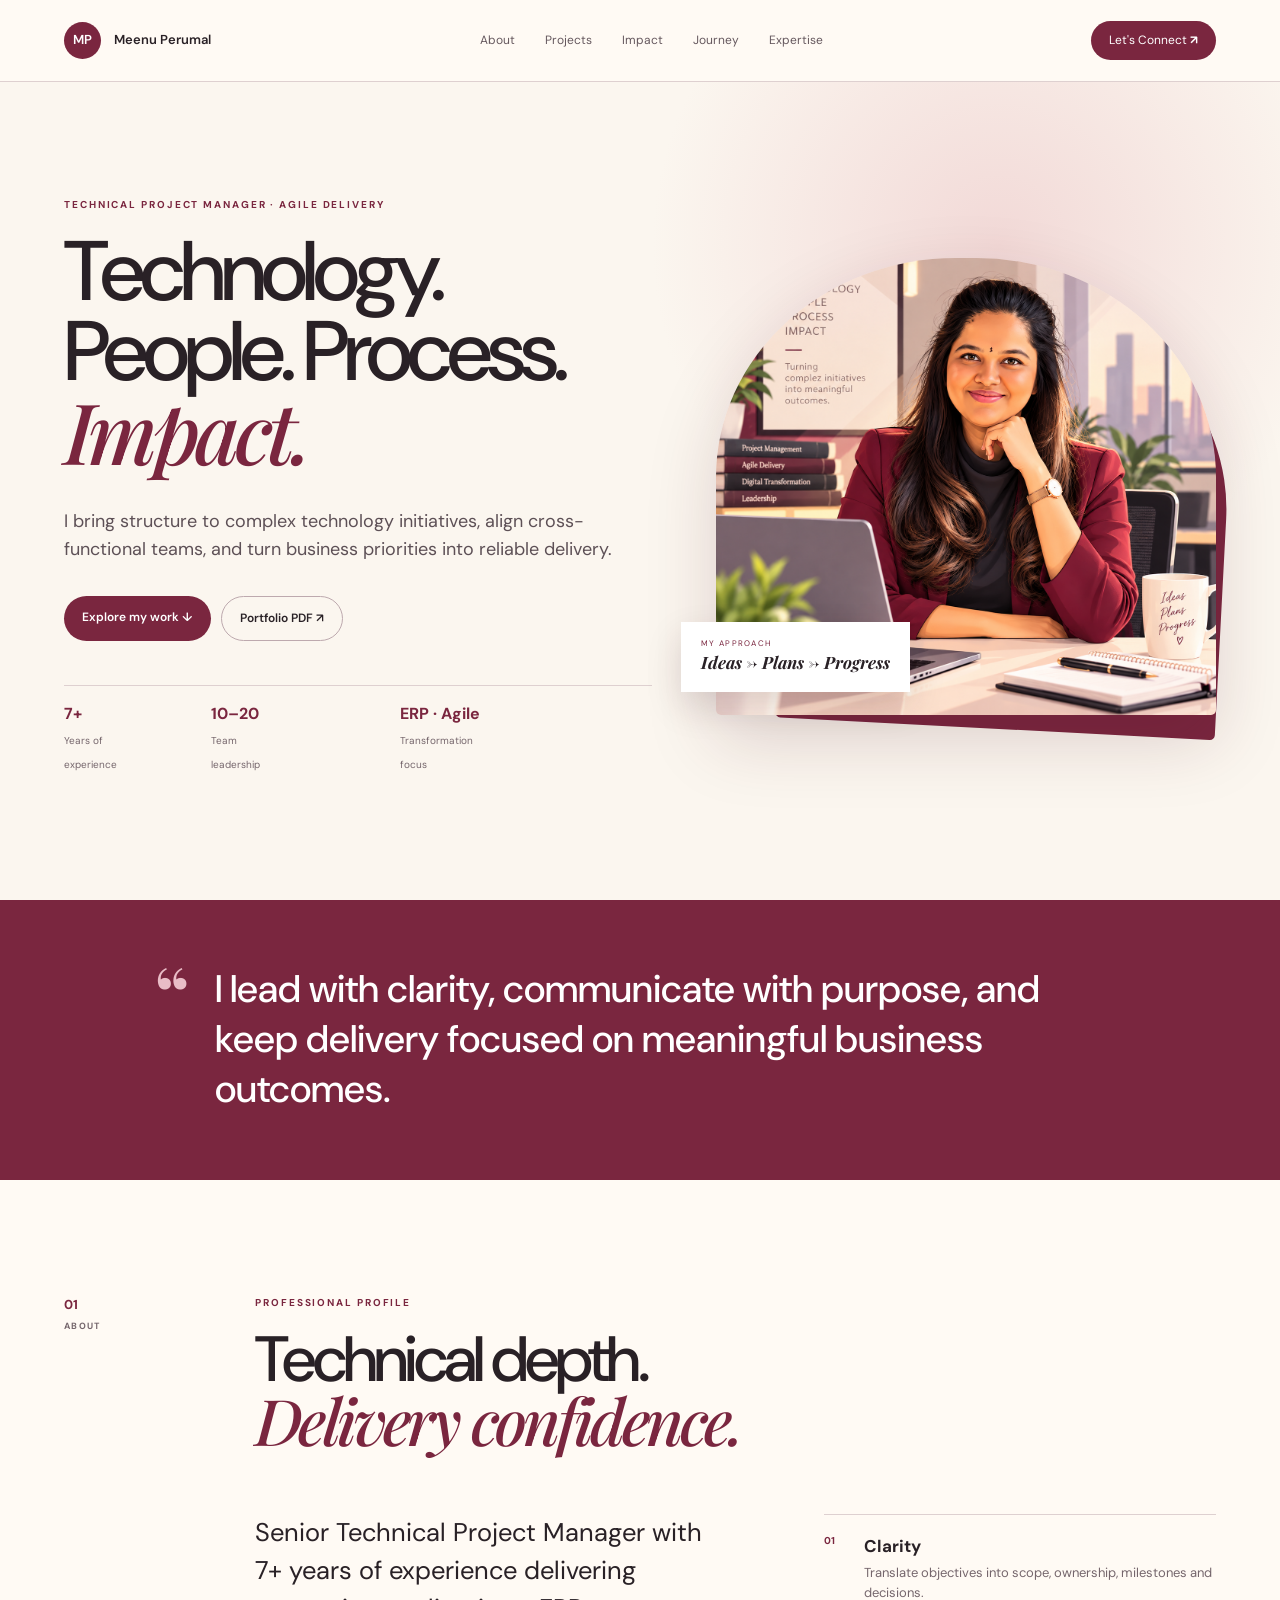
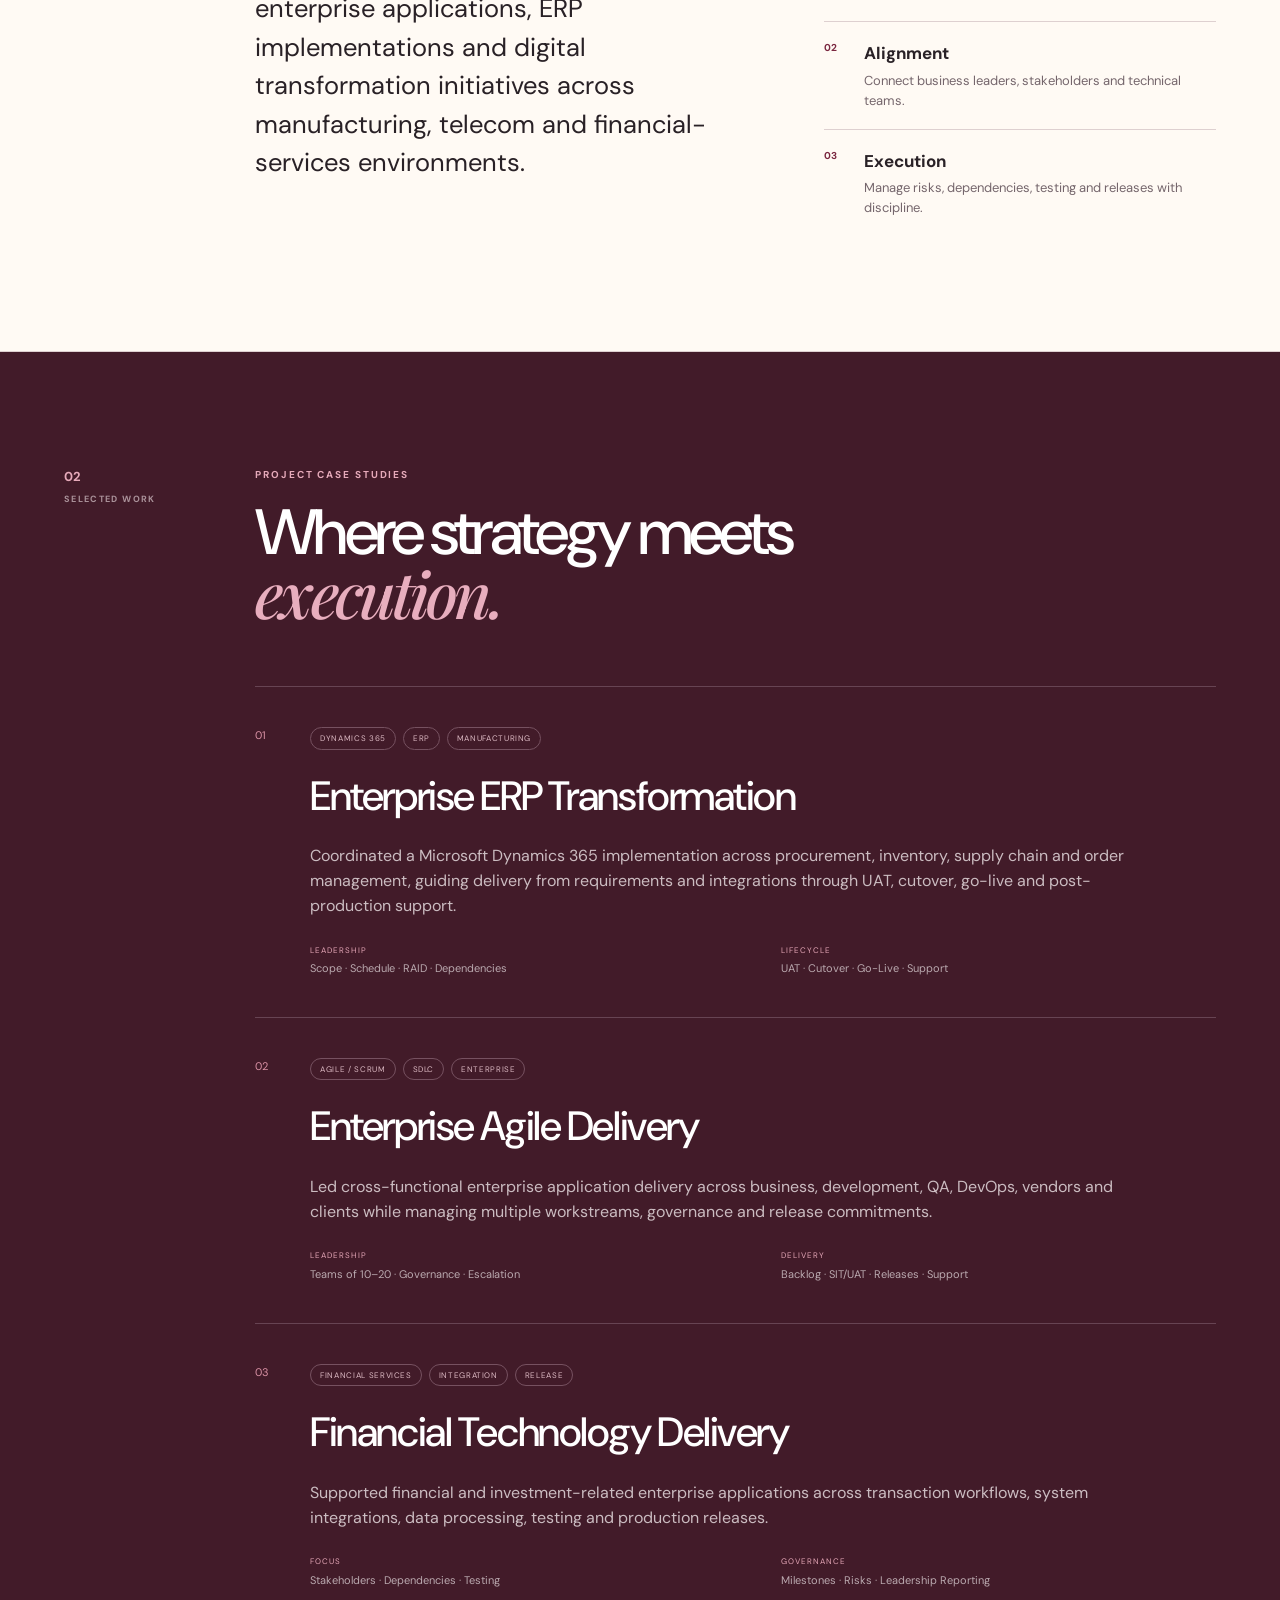
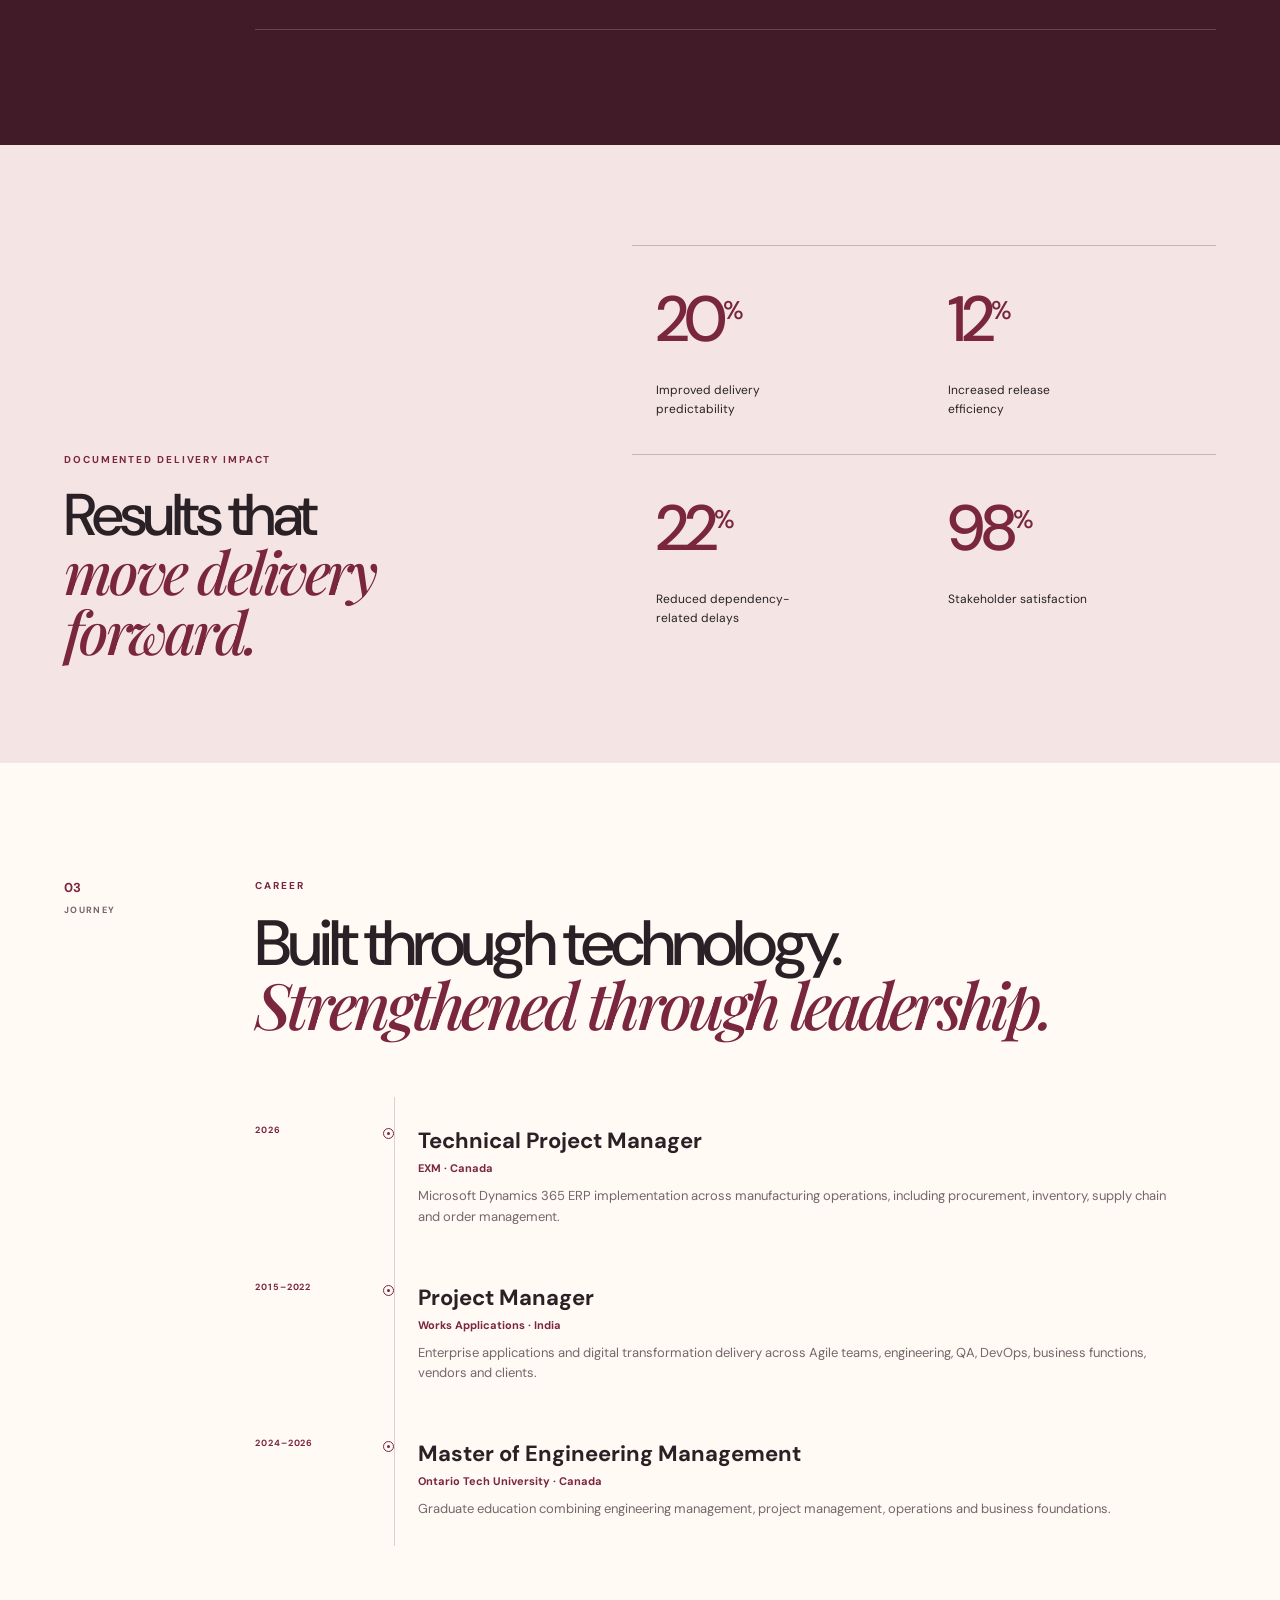
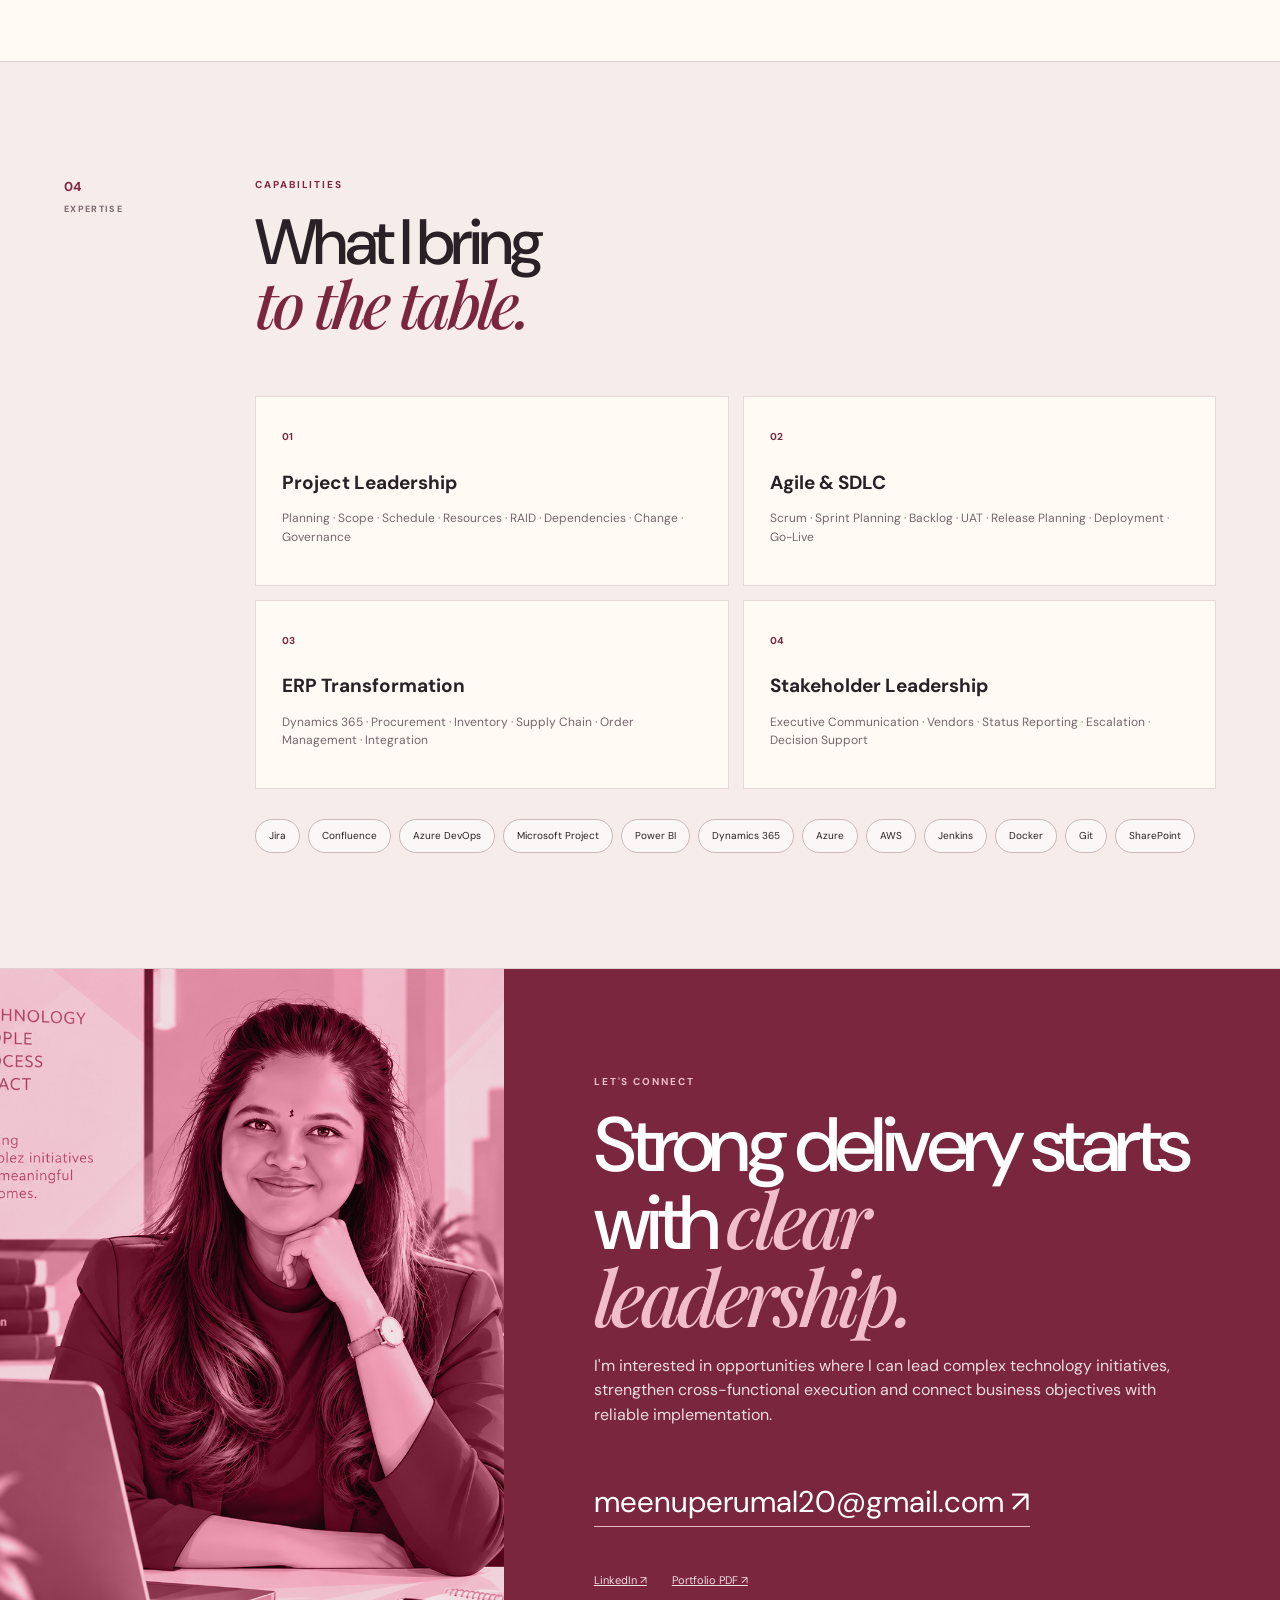
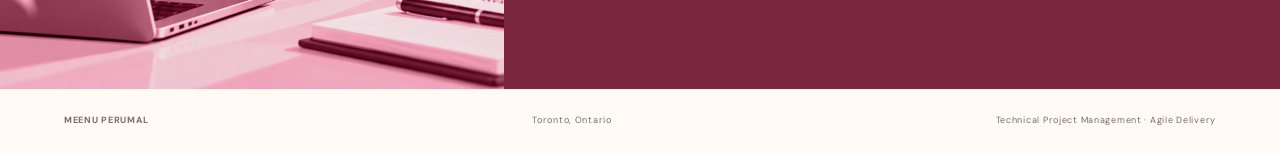
==== index.html @ 2edabb23 "Add files via upload" ====
<!doctype html>
<html lang="en"><head>
<meta charset="utf-8"><meta name="viewport" content="width=device-width,initial-scale=1">
<meta name="description" content="Meenu Perumal — Technical Project Manager | Agile Delivery | ERP & Digital Transformation">
<title>Meenu Perumal | Technical Project Manager</title>
<link rel="stylesheet" href="styles.css">
</head><body>
<header>
<a class="logo" href="#home"><span>MP</span> Meenu Perumal</a>
<nav><a href="#about">About</a><a href="#work">Projects</a><a href="#impact">Impact</a><a href="#journey">Journey</a><a href="#expertise">Expertise</a></nav>
<a class="connect" href="#contact">Let's Connect <b>↗</b></a>
</header>

<main>
<section id="home" class="hero">
<div class="hero-copy reveal">
<p class="eyebrow">TECHNICAL PROJECT MANAGER · AGILE DELIVERY</p>
<h1>Technology.<br>People. Process.<br><em>Impact.</em></h1>
<p class="intro">I bring structure to complex technology initiatives, align cross-functional teams, and turn business priorities into reliable delivery.</p>
<div class="buttons"><a class="btn solid" href="#work">Explore my work <span>↓</span></a><a class="btn outline" href="Meenu_Perumal_Professional_Portfolio.pdf" target="_blank">Portfolio PDF ↗</a></div>
<div class="mini-stats"><div><b>7+</b><span>Years of<br>experience</span></div><div><b>10–20</b><span>Team<br>leadership</span></div><div><b>ERP · Agile</b><span>Transformation<br>focus</span></div></div>
</div>
<div class="hero-art reveal">
<div class="art-back"></div><img src="meenu-cartoon-portrait.png" alt="Illustrated professional portrait of Meenu Perumal">
<div class="floating-card"><span>MY APPROACH</span><strong>Ideas → Plans → Progress</strong></div>
</div>
</section>

<section class="quote reveal"><span>“</span><p>I lead with clarity, communicate with purpose, and keep delivery focused on meaningful business outcomes.</p></section>

<section id="about" class="section light">
<div class="side-label reveal">01<br><span>ABOUT</span></div>
<div class="content reveal">
<p class="eyebrow">PROFESSIONAL PROFILE</p>
<h2>Technical depth.<br><em>Delivery confidence.</em></h2>
<div class="about-grid"><p class="big">Senior Technical Project Manager with 7+ years of experience delivering enterprise applications, ERP implementations and digital transformation initiatives across manufacturing, telecom and financial-services environments.</p>
<div class="values"><article><b>01</b><div><h3>Clarity</h3><p>Translate objectives into scope, ownership, milestones and decisions.</p></div></article><article><b>02</b><div><h3>Alignment</h3><p>Connect business leaders, stakeholders and technical teams.</p></div></article><article><b>03</b><div><h3>Execution</h3><p>Manage risks, dependencies, testing and releases with discipline.</p></div></article></div></div>
</div></section>

<section id="work" class="section wine">
<div class="side-label reveal">02<br><span>SELECTED WORK</span></div>
<div class="content reveal"><p class="eyebrow">PROJECT CASE STUDIES</p><h2>Where strategy meets<br><em>execution.</em></h2>
<div class="project-list">
<article class="project"><div class="project-num">01</div><div><div class="tags"><span>DYNAMICS 365</span><span>ERP</span><span>MANUFACTURING</span></div><h3>Enterprise ERP Transformation</h3><p>Coordinated a Microsoft Dynamics 365 implementation across procurement, inventory, supply chain and order management, guiding delivery from requirements and integrations through UAT, cutover, go-live and post-production support.</p><div class="project-meta"><span><small>LEADERSHIP</small>Scope · Schedule · RAID · Dependencies</span><span><small>LIFECYCLE</small>UAT · Cutover · Go-Live · Support</span></div></div></article>
<article class="project"><div class="project-num">02</div><div><div class="tags"><span>AGILE / SCRUM</span><span>SDLC</span><span>ENTERPRISE</span></div><h3>Enterprise Agile Delivery</h3><p>Led cross-functional enterprise application delivery across business, development, QA, DevOps, vendors and clients while managing multiple workstreams, governance and release commitments.</p><div class="project-meta"><span><small>LEADERSHIP</small>Teams of 10–20 · Governance · Escalation</span><span><small>DELIVERY</small>Backlog · SIT/UAT · Releases · Support</span></div></div></article>
<article class="project"><div class="project-num">03</div><div><div class="tags"><span>FINANCIAL SERVICES</span><span>INTEGRATION</span><span>RELEASE</span></div><h3>Financial Technology Delivery</h3><p>Supported financial and investment-related enterprise applications across transaction workflows, system integrations, data processing, testing and production releases.</p><div class="project-meta"><span><small>FOCUS</small>Stakeholders · Dependencies · Testing</span><span><small>GOVERNANCE</small>Milestones · Risks · Leadership Reporting</span></div></div></article>
</div></div></section>

<section id="impact" class="impact reveal">
<div><p class="eyebrow">DOCUMENTED DELIVERY IMPACT</p><h2>Results that<br><em>move delivery forward.</em></h2></div>
<div class="metrics"><article><b>20<sup>%</sup></b><p>Improved delivery predictability</p></article><article><b>12<sup>%</sup></b><p>Increased release efficiency</p></article><article><b>22<sup>%</sup></b><p>Reduced dependency-related delays</p></article><article><b>98<sup>%</sup></b><p>Stakeholder satisfaction</p></article></div>
</section>

<section id="journey" class="section light">
<div class="side-label reveal">03<br><span>JOURNEY</span></div>
<div class="content reveal"><p class="eyebrow">CAREER</p><h2>Built through technology.<br><em>Strengthened through leadership.</em></h2>
<div class="timeline">
<article><time>2026</time><i></i><div><h3>Technical Project Manager</h3><h4>EXM · Canada</h4><p>Microsoft Dynamics 365 ERP implementation across manufacturing operations, including procurement, inventory, supply chain and order management.</p></div></article>
<article><time>2015–2022</time><i></i><div><h3>Project Manager</h3><h4>Works Applications · India</h4><p>Enterprise applications and digital transformation delivery across Agile teams, engineering, QA, DevOps, business functions, vendors and clients.</p></div></article>
<article><time>2024–2026</time><i></i><div><h3>Master of Engineering Management</h3><h4>Ontario Tech University · Canada</h4><p>Graduate education combining engineering management, project management, operations and business foundations.</p></div></article>
</div></div></section>

<section id="expertise" class="section blush">
<div class="side-label reveal">04<br><span>EXPERTISE</span></div>
<div class="content reveal"><p class="eyebrow">CAPABILITIES</p><h2>What I bring<br><em>to the table.</em></h2>
<div class="cap-grid"><article><b>01</b><h3>Project Leadership</h3><p>Planning · Scope · Schedule · Resources · RAID · Dependencies · Change · Governance</p></article><article><b>02</b><h3>Agile & SDLC</h3><p>Scrum · Sprint Planning · Backlog · UAT · Release Planning · Deployment · Go-Live</p></article><article><b>03</b><h3>ERP Transformation</h3><p>Dynamics 365 · Procurement · Inventory · Supply Chain · Order Management · Integration</p></article><article><b>04</b><h3>Stakeholder Leadership</h3><p>Executive Communication · Vendors · Status Reporting · Escalation · Decision Support</p></article></div>
<div class="tools"><span>Jira</span><span>Confluence</span><span>Azure DevOps</span><span>Microsoft Project</span><span>Power BI</span><span>Dynamics 365</span><span>Azure</span><span>AWS</span><span>Jenkins</span><span>Docker</span><span>Git</span><span>SharePoint</span></div>
</div></section>

<section id="contact" class="contact">
<div class="contact-art reveal"><img src="meenu-cartoon-portrait.png" alt=""></div>
<div class="contact-copy reveal"><p class="eyebrow">LET'S CONNECT</p><h2>Strong delivery starts<br>with <em>clear leadership.</em></h2><p>I'm interested in opportunities where I can lead complex technology initiatives, strengthen cross-functional execution and connect business objectives with reliable implementation.</p><a class="email" href="mailto:meenuperumal20@gmail.com">meenuperumal20@gmail.com ↗</a><div class="social"><a href="https://linkedin.com/in/meenuperumal/" target="_blank">LinkedIn ↗</a><a href="Meenu_Perumal_Professional_Portfolio.pdf" target="_blank">Portfolio PDF ↗</a></div></div>
</section>
</main>
<footer><b>MEENU PERUMAL</b><span>Toronto, Ontario</span><span>Technical Project Management · Agile Delivery</span></footer>
<script src="script.js"></script></body></html>
---- styles.css ----
@import url('https://fonts.googleapis.com/css2?family=DM+Sans:wght@400;500;600;700&family=Playfair+Display:ital,wght@1,500;1,600&display=swap');
:root{--wine:#7a263f;--deep:#421b29;--rose:#c86b7d;--blush:#f4e5e4;--cream:#fbf6ef;--paper:#fffaf4;--ink:#292126;--muted:#75666c;--line:#ded0d0;--gold:#a77947}*{box-sizing:border-box}html{scroll-behavior:smooth}body{margin:0;background:var(--paper);color:var(--ink);font-family:"DM Sans",Arial,sans-serif;line-height:1.55}header{height:82px;display:flex;align-items:center;justify-content:space-between;padding:0 5vw;position:sticky;top:0;z-index:50;background:rgba(255,250,244,.94);backdrop-filter:blur(14px);border-bottom:1px solid var(--line)}a{color:inherit}.logo{text-decoration:none;font-size:13px;font-weight:600}.logo span{display:inline-grid;place-items:center;width:37px;height:37px;border-radius:50%;background:var(--wine);color:#fff;margin-right:10px}nav{display:flex;gap:30px}nav a{text-decoration:none;font-size:12px;color:#65585e}.connect{text-decoration:none;color:#fff;background:var(--wine);padding:10px 18px;border-radius:100px;font-size:12px}.hero{min-height:calc(100vh - 82px);display:grid;grid-template-columns:1fr .85fr;gap:5vw;align-items:center;padding:6vh 5vw 7vh;background:radial-gradient(circle at 78% 20%,#f2d9d7 0,transparent 29%),var(--cream)}.eyebrow{font-size:10px;letter-spacing:.19em;font-weight:700;color:var(--wine);margin:0 0 20px}.hero h1,.section h2,.impact h2,.contact h2{font-size:clamp(53px,6.6vw,96px);line-height:.94;letter-spacing:-.06em;font-weight:500;margin:0}.hero h1 em,.section h2 em,.impact h2 em,.contact h2 em{font-family:"Playfair Display",serif;color:var(--wine);font-weight:500}.intro{font-size:18px;max-width:650px;margin:32px 0;color:#5d5056}.buttons{display:flex;gap:10px;flex-wrap:wrap}.btn{text-decoration:none;padding:12px 18px;border-radius:100px;font-size:12px;font-weight:600}.solid{background:var(--wine);color:#fff}.outline{border:1px solid #bda9ae}.mini-stats{display:grid;grid-template-columns:.7fr .9fr 1.2fr;max-width:670px;margin-top:44px;border-top:1px solid var(--line)}.mini-stats div{padding:16px 12px 0 0}.mini-stats b{display:block;color:var(--wine);font-size:16px}.mini-stats span{font-size:10px;color:var(--muted)}.hero-art{position:relative;justify-self:end;max-width:600px;width:100%}.hero-art img{position:relative;z-index:2;width:100%;display:block;border-radius:48% 48% 5px 5px;box-shadow:0 25px 70px #4b17252b}.art-back{position:absolute;width:88%;height:93%;right:-2%;bottom:-3%;background:var(--wine);border-radius:48% 48% 5px 5px;transform:rotate(3deg)}.floating-card{position:absolute;z-index:3;bottom:5%;left:-7%;background:#fff;padding:15px 20px;box-shadow:0 15px 35px #3b1b2525}.floating-card span{display:block;font-size:8px;letter-spacing:.16em;color:var(--wine)}.floating-card strong{font-family:"Playfair Display",serif;font-style:italic;font-size:17px}.quote{padding:65px 12vw;background:var(--wine);color:white;display:flex;gap:25px;align-items:start}.quote>span{font:600 80px "Playfair Display";color:#e9bdc7;line-height:.7}.quote p{font:500 clamp(24px,3vw,42px)/1.3 "DM Sans";max-width:1100px;margin:0}.section{padding:115px 5vw;display:grid;grid-template-columns:140px 1fr;gap:4vw;border-bottom:1px solid var(--line)}.light{background:var(--paper)}.side-label{font-size:13px;color:var(--wine);font-weight:700}.side-label span{font-size:9px;letter-spacing:.15em;color:var(--muted)}.section h2{font-size:clamp(43px,5vw,72px);margin-bottom:58px}.about-grid{display:grid;grid-template-columns:1.1fr .9fr;gap:7vw}.big{font-size:clamp(20px,2vw,29px);line-height:1.5;margin:0}.values article{display:grid;grid-template-columns:40px 1fr;padding:18px 0;border-top:1px solid var(--line)}.values b{font-size:10px;color:var(--wine)}.values h3{margin:0;font-size:17px}.values p{margin:4px 0 0;font-size:13px;color:var(--muted)}.wine{background:var(--deep);color:#fff;border:0}.wine .side-label,.wine .eyebrow{color:#e6aaba}.wine .side-label span{color:#aa929a}.wine h2 em{color:#e8aebe}.project{display:grid;grid-template-columns:55px 1fr;padding:40px 0;border-top:1px solid #674453}.project:last-child{border-bottom:1px solid #674453}.project-num{color:#d991a4;font-size:11px}.tags{display:flex;gap:7px;flex-wrap:wrap}.tags span{border:1px solid #765160;border-radius:100px;padding:4px 9px;font-size:8px;letter-spacing:.08em;color:#dcb9c3}.project h3{font-size:clamp(28px,3.2vw,45px);font-weight:500;letter-spacing:-.035em;margin:15px 0}.project>div>p{color:#cbbcc1;max-width:850px}.project-meta{display:grid;grid-template-columns:1fr 1fr;gap:35px;margin-top:25px}.project-meta span{font-size:11px;color:#baa9af}.project-meta small{display:block;font-size:8px;letter-spacing:.13em;color:#e3a5b6;margin-bottom:4px}.impact{padding:100px 5vw;background:var(--blush);display:grid;grid-template-columns:.9fr 1.1fr;gap:7vw;align-items:end}.impact h2{font-size:clamp(40px,4.6vw,68px)}.metrics{display:grid;grid-template-columns:1fr 1fr}.metrics article{padding:24px;border-top:1px solid #cbb3b8}.metrics b{font-size:clamp(48px,5vw,72px);font-weight:500;color:var(--wine);letter-spacing:-.06em}.metrics sup{font-size:.4em}.metrics p{font-size:12px;max-width:160px}.timeline{position:relative}.timeline:before{content:"";position:absolute;left:139px;top:0;bottom:0;width:1px;background:var(--line)}.timeline article{display:grid;grid-template-columns:115px 20px 1fr;gap:14px;padding:27px 0}.timeline time{font-size:9px;letter-spacing:.1em;color:var(--wine);font-weight:700}.timeline i{width:9px;height:9px;background:var(--wine);border:3px solid var(--paper);outline:1px solid var(--wine);border-radius:50%;z-index:2;margin-top:5px}.timeline h3{font-size:22px;margin:0}.timeline h4{font-size:11px;color:var(--wine);margin:2px 0 9px}.timeline p{max-width:750px;font-size:13px;color:var(--muted);margin:0}.blush{background:#f6ece9}.cap-grid{display:grid;grid-template-columns:1fr 1fr;gap:14px}.cap-grid article{background:var(--paper);padding:26px;border:1px solid #e6d8d6}.cap-grid b{font-size:10px;color:var(--wine)}.cap-grid h3{font-size:19px;margin:20px 0 7px}.cap-grid p{font-size:12px;color:var(--muted)}.tools{display:flex;flex-wrap:wrap;gap:8px;margin-top:30px}.tools span{font-size:10px;padding:8px 13px;border:1px solid #cbb9b8;border-radius:100px;background:#fff9}.contact{min-height:720px;background:var(--wine);color:#fff;display:grid;grid-template-columns:.65fr 1fr;align-items:end;overflow:hidden}.contact-art{height:100%;display:flex;align-items:end}.contact-art img{width:100%;height:100%;object-fit:cover;object-position:center;mix-blend-mode:luminosity;opacity:.88}.contact-copy{padding:100px 7vw}.contact .eyebrow{color:#f0beca}.contact h2{font-size:clamp(47px,6vw,86px)}.contact h2 em{color:#f1bdca}.contact-copy>p:not(.eyebrow){font-size:16px;max-width:650px;color:#ecdce1}.email{display:inline-block;margin-top:35px;font-size:clamp(18px,2.4vw,30px);text-decoration:none;border-bottom:1px solid #eab8c5}.social{display:flex;gap:25px;margin-top:45px}.social a{font-size:11px;color:#f0dce2}footer{padding:25px 5vw;display:flex;justify-content:space-between;font-size:9px;letter-spacing:.08em;color:#776970}.reveal{opacity:0;transform:translateY(22px);transition:.75s ease}.reveal.visible{opacity:1;transform:none}
@media(max-width:850px){header nav{display:none}.hero{grid-template-columns:1fr}.hero-art{justify-self:center;margin-top:20px;max-width:480px}.section{grid-template-columns:1fr}.about-grid,.impact,.contact{grid-template-columns:1fr}.contact-art{max-height:500px}.project-meta,.cap-grid{grid-template-columns:1fr}.mini-stats{grid-template-columns:1fr 1fr}.metrics{grid-template-columns:1fr 1fr}footer{flex-direction:column;gap:5px}}@media(max-width:500px){.hero h1{font-size:49px}.metrics,.mini-stats{grid-template-columns:1fr}.timeline:before{display:none}.timeline article{grid-template-columns:1fr}.timeline i{display:none}.floating-card{left:2%}.section{padding-top:80px;padding-bottom:80px}}
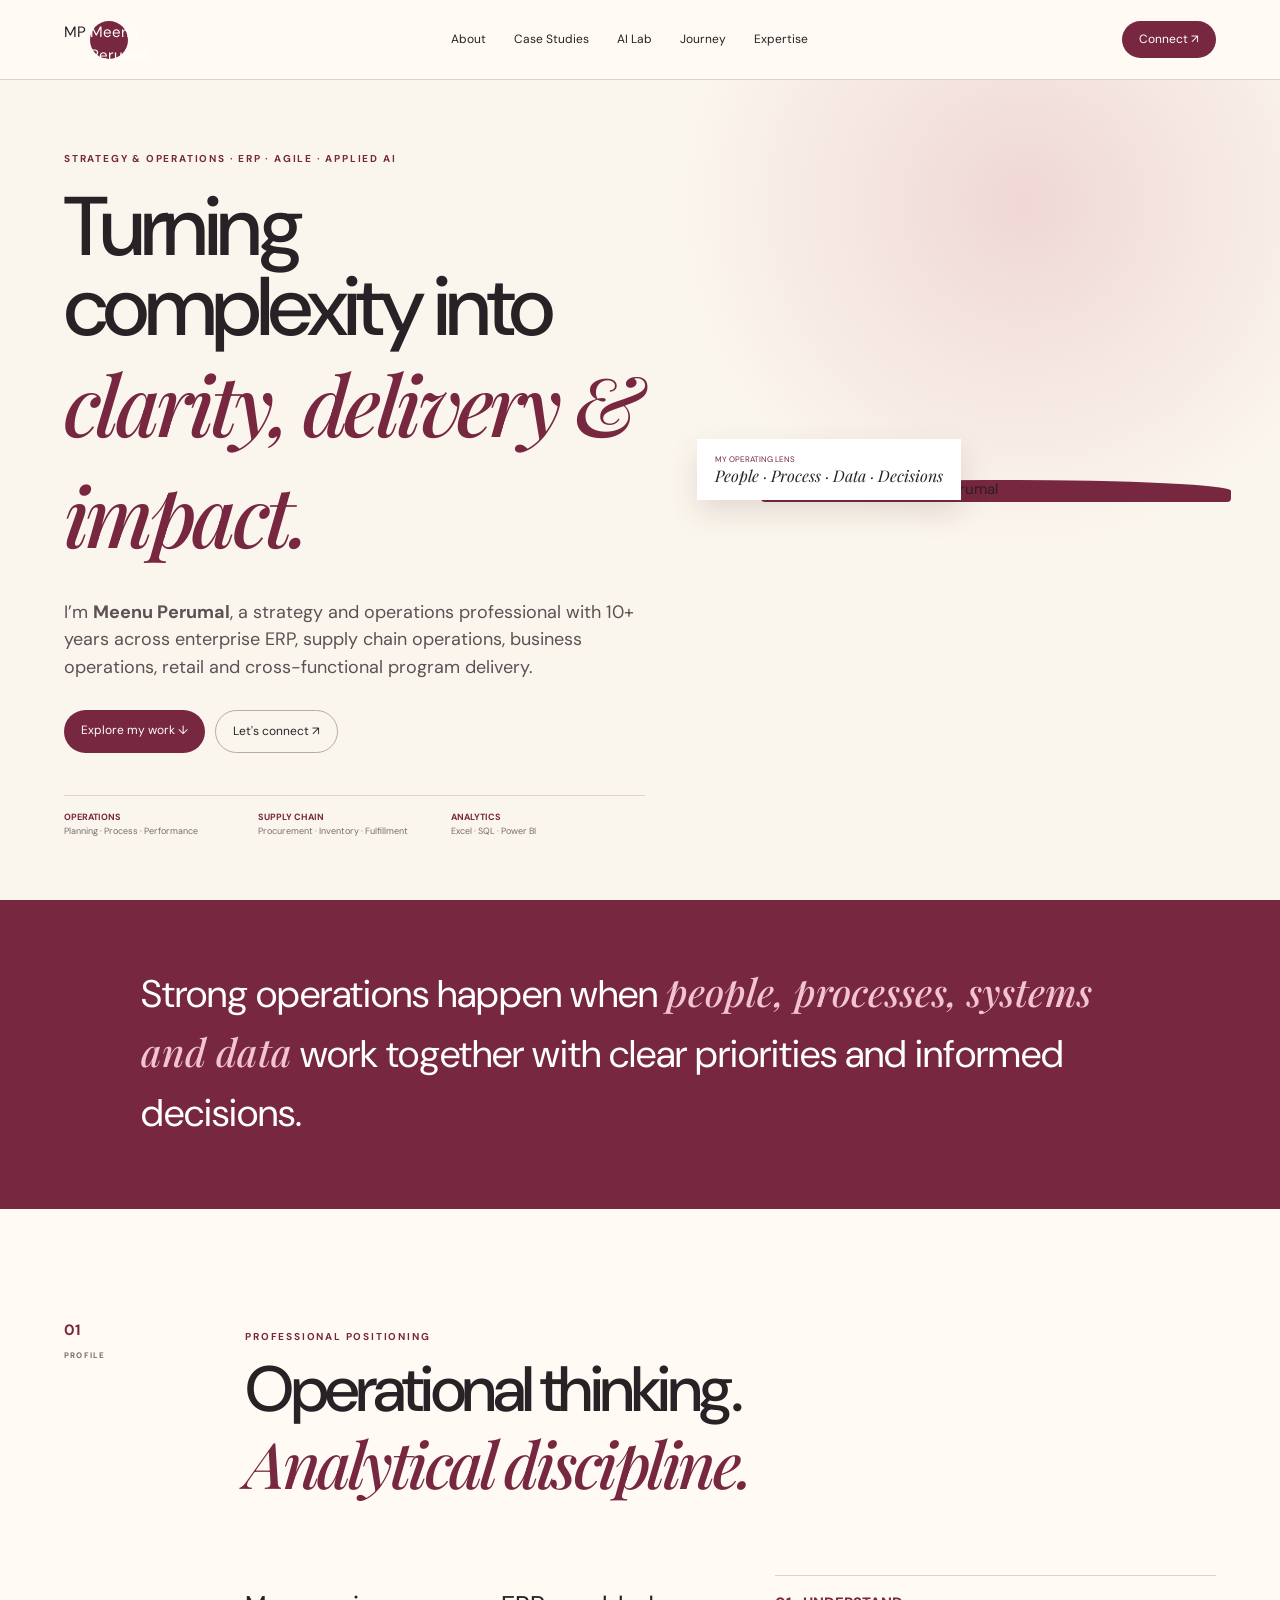
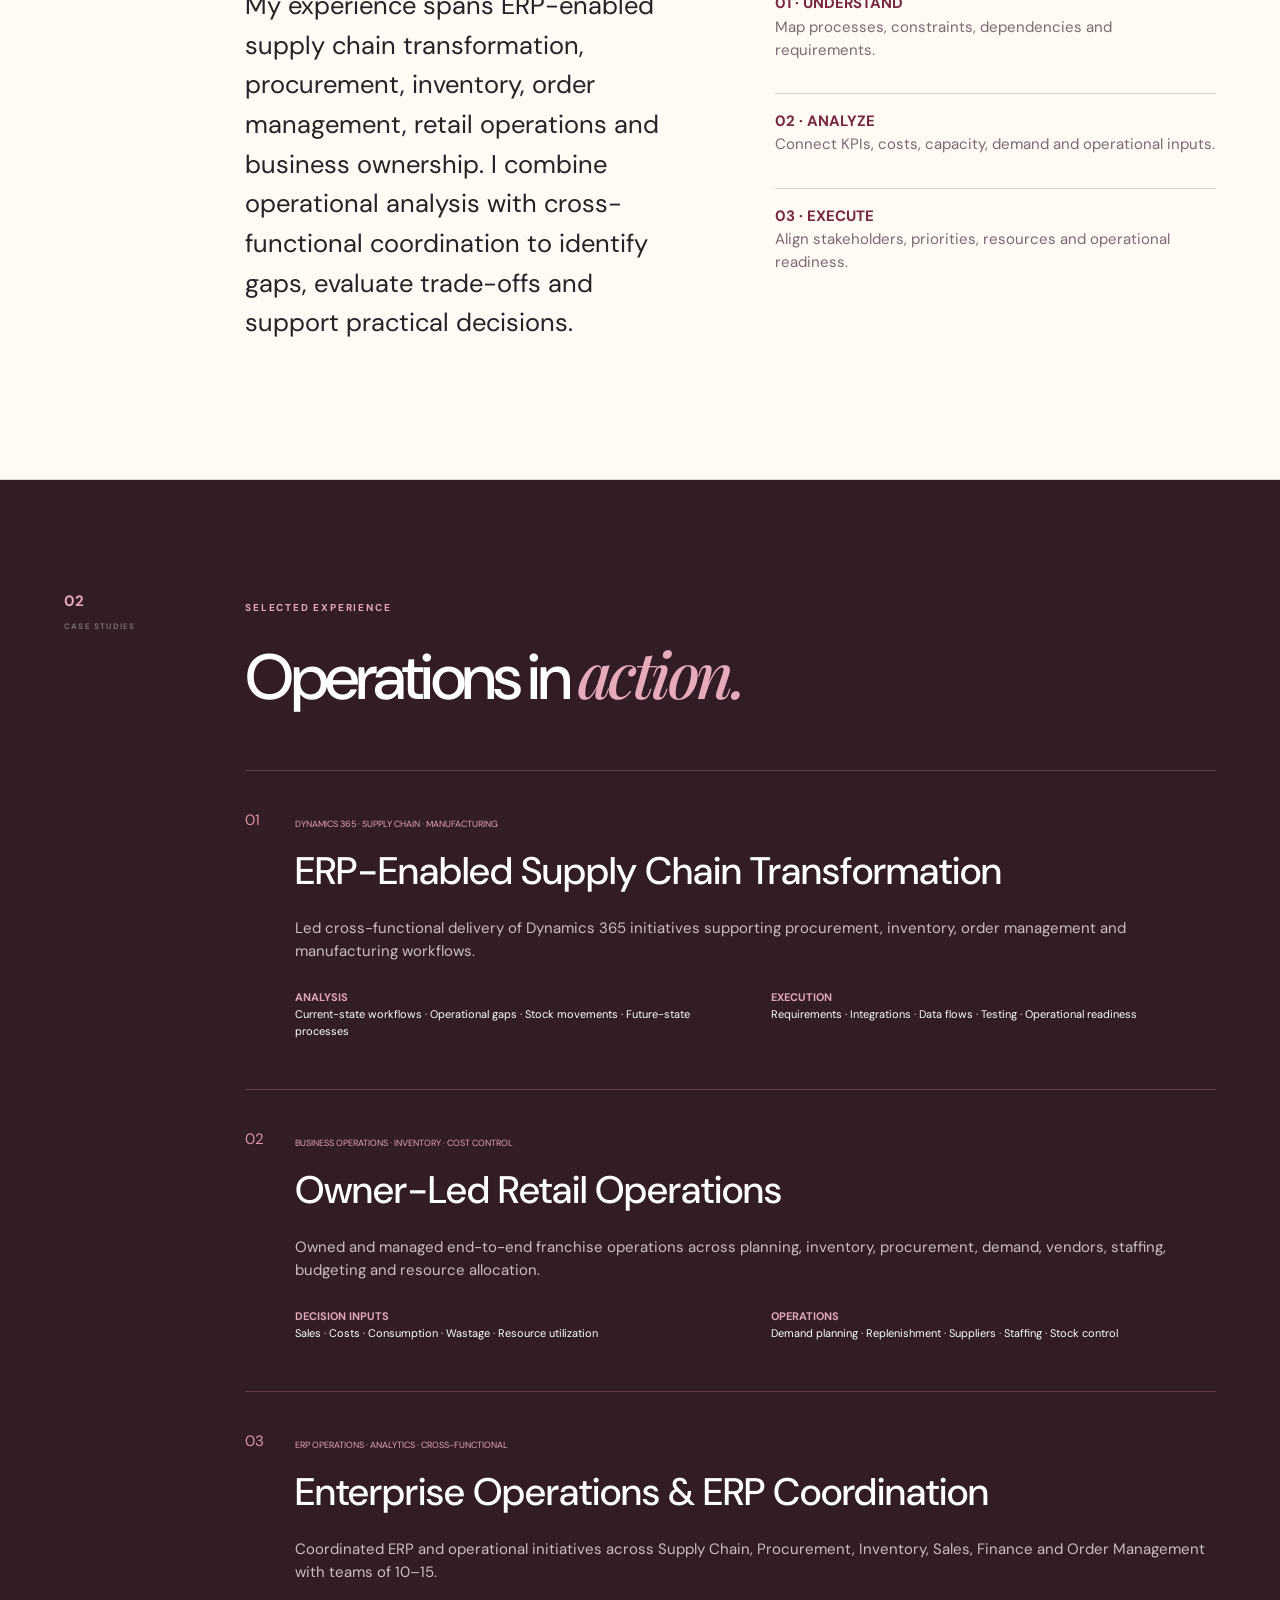
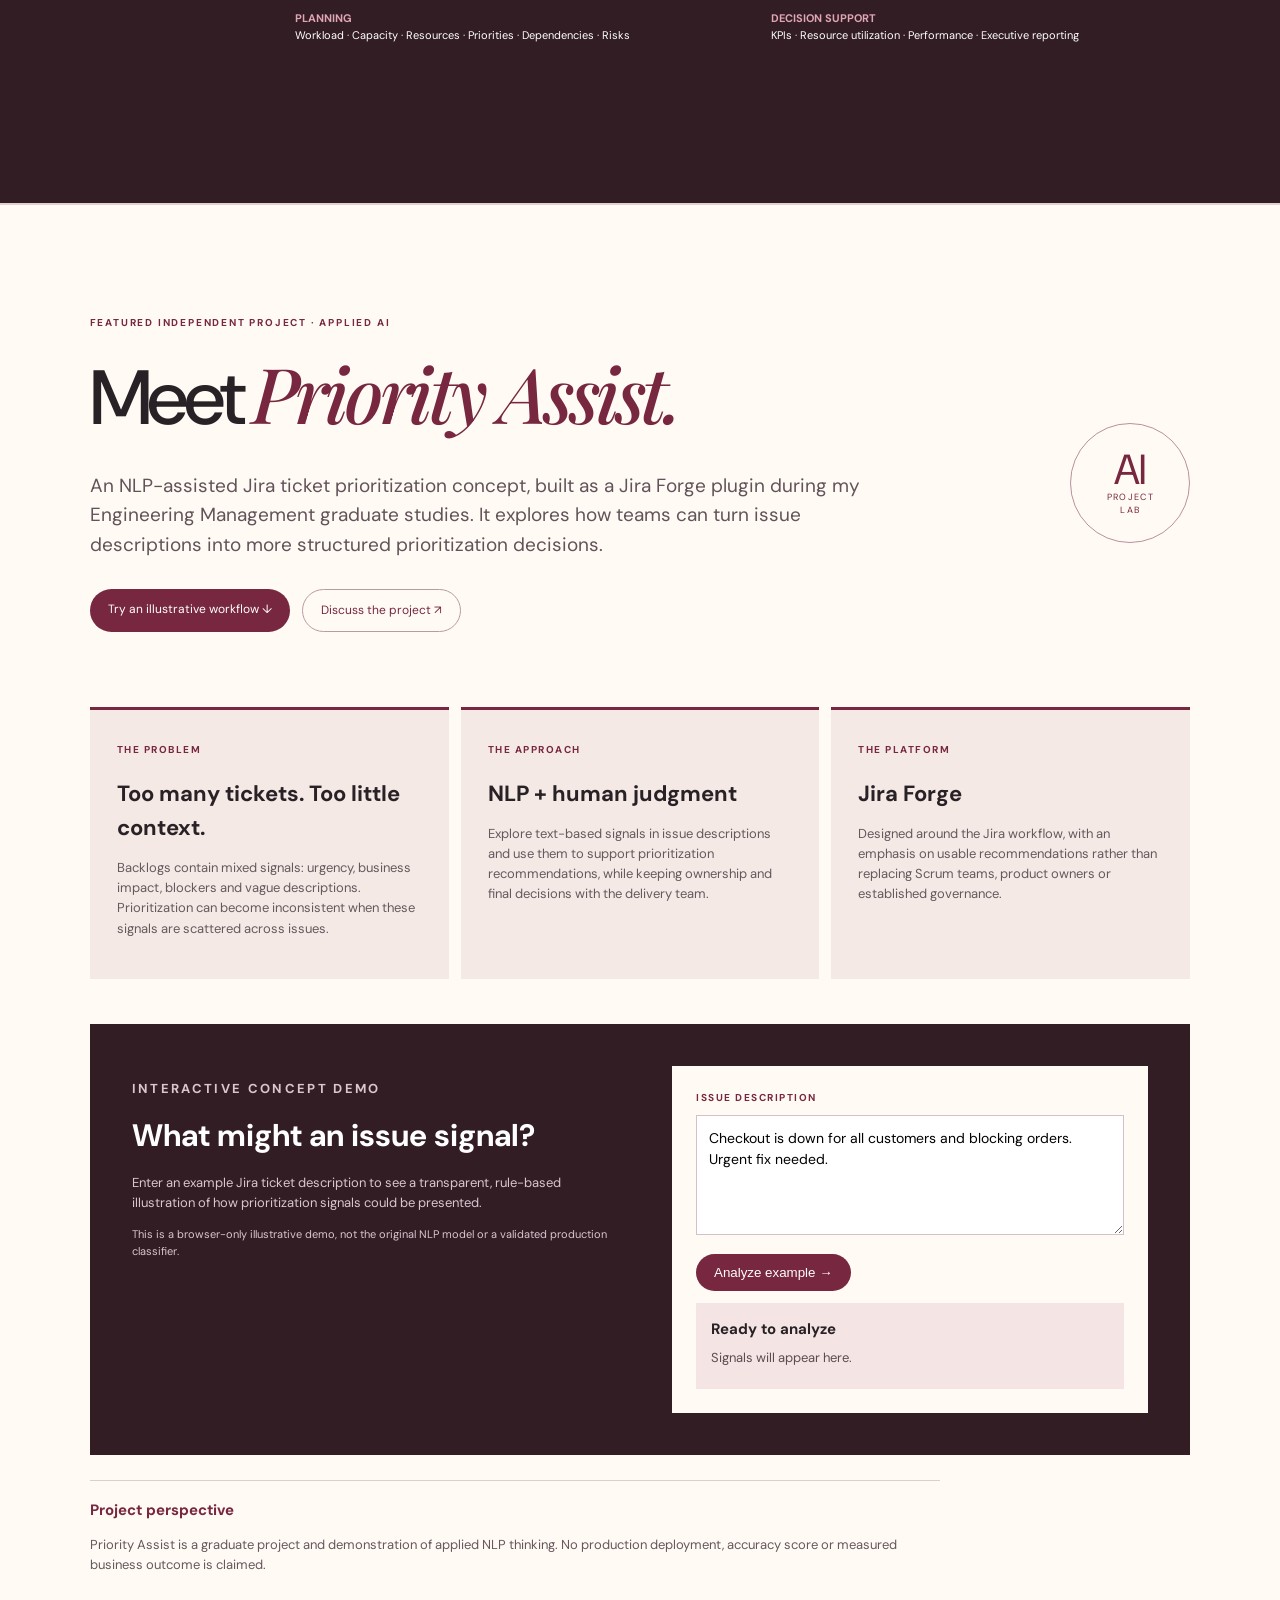
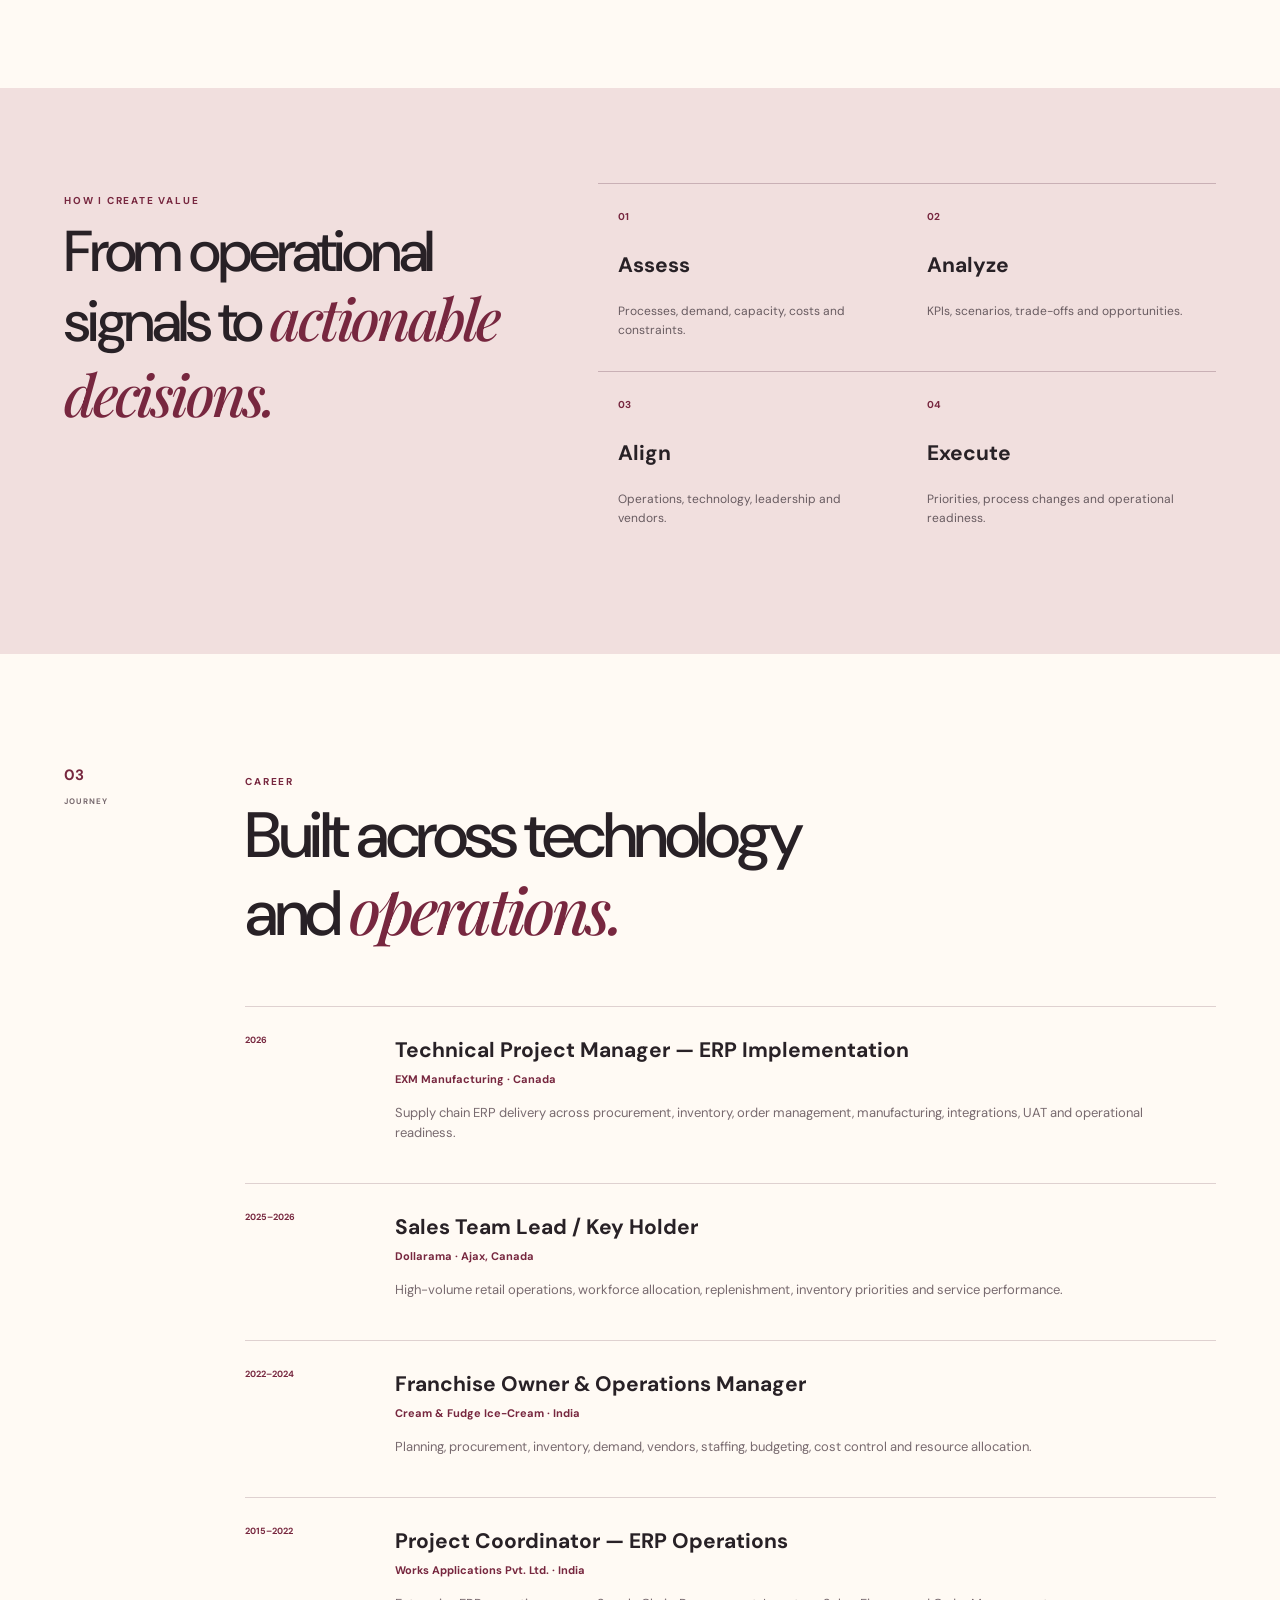
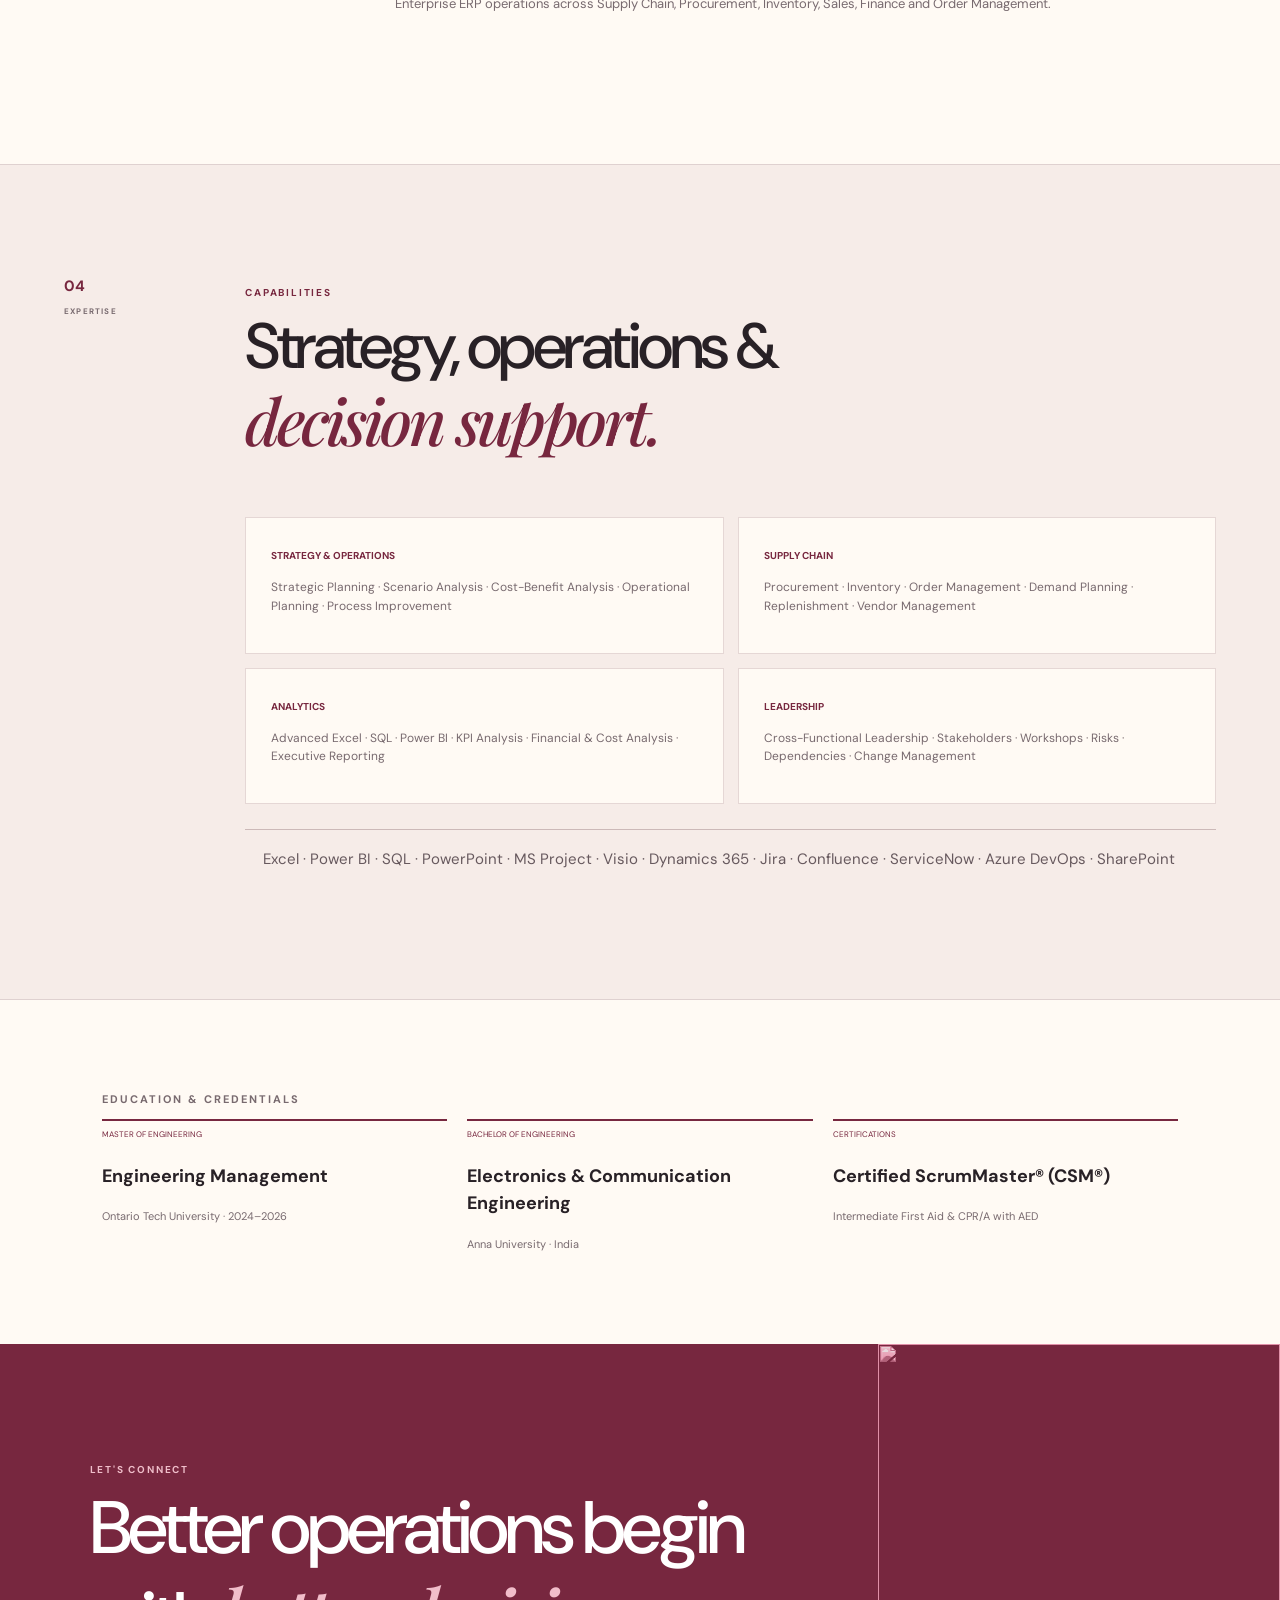
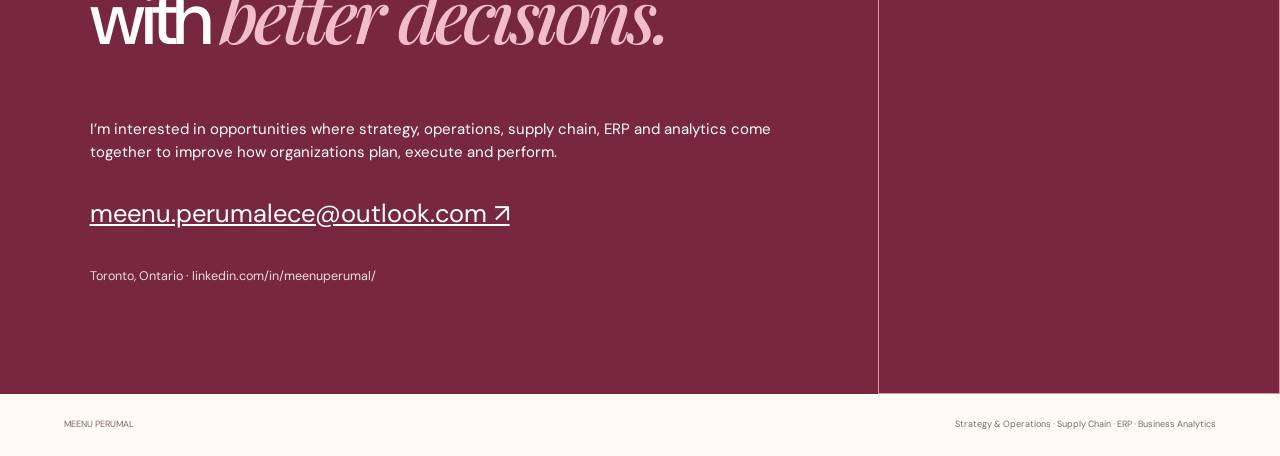
==== commit 479eb778: "Add files via upload" ====
--- a/index.html
+++ b/index.html
@@ -1,76 +1,17 @@
-<!doctype html>
-<html lang="en"><head>
-<meta charset="utf-8"><meta name="viewport" content="width=device-width,initial-scale=1">
-<meta name="description" content="Meenu Perumal — Technical Project Manager | Agile Delivery | ERP & Digital Transformation">
-<title>Meenu Perumal | Technical Project Manager</title>
-<link rel="stylesheet" href="styles.css">
-</head><body>
-<header>
-<a class="logo" href="#home"><span>MP</span> Meenu Perumal</a>
-<nav><a href="#about">About</a><a href="#work">Projects</a><a href="#impact">Impact</a><a href="#journey">Journey</a><a href="#expertise">Expertise</a></nav>
-<a class="connect" href="#contact">Let's Connect <b>↗</b></a>
-</header>
-
+<!doctype html><html lang="en"><head><meta charset="utf-8"><meta name="viewport" content="width=device-width,initial-scale=1"><title>Meenu Perumal | Strategy & Operations</title><link rel="stylesheet" href="styles.css"></head><body>
+<header><a class="brand" href="#home">MP <span>Meenu Perumal</span></a><nav><a href="#about">About</a><a href="#work">Case Studies</a><a href="#ai-lab">AI Lab</a><a href="#journey">Journey</a><a href="#skills">Expertise</a></nav><a class="cta" href="#contact">Connect ↗</a></header>
 <main>
-<section id="home" class="hero">
-<div class="hero-copy reveal">
-<p class="eyebrow">TECHNICAL PROJECT MANAGER · AGILE DELIVERY</p>
-<h1>Technology.<br>People. Process.<br><em>Impact.</em></h1>
-<p class="intro">I bring structure to complex technology initiatives, align cross-functional teams, and turn business priorities into reliable delivery.</p>
-<div class="buttons"><a class="btn solid" href="#work">Explore my work <span>↓</span></a><a class="btn outline" href="Meenu_Perumal_Professional_Portfolio.pdf" target="_blank">Portfolio PDF ↗</a></div>
-<div class="mini-stats"><div><b>7+</b><span>Years of<br>experience</span></div><div><b>10–20</b><span>Team<br>leadership</span></div><div><b>ERP · Agile</b><span>Transformation<br>focus</span></div></div>
-</div>
-<div class="hero-art reveal">
-<div class="art-back"></div><img src="meenu-cartoon-portrait.png" alt="Illustrated professional portrait of Meenu Perumal">
-<div class="floating-card"><span>MY APPROACH</span><strong>Ideas → Plans → Progress</strong></div>
-</div>
-</section>
-
-<section class="quote reveal"><span>“</span><p>I lead with clarity, communicate with purpose, and keep delivery focused on meaningful business outcomes.</p></section>
-
-<section id="about" class="section light">
-<div class="side-label reveal">01<br><span>ABOUT</span></div>
-<div class="content reveal">
-<p class="eyebrow">PROFESSIONAL PROFILE</p>
-<h2>Technical depth.<br><em>Delivery confidence.</em></h2>
-<div class="about-grid"><p class="big">Senior Technical Project Manager with 7+ years of experience delivering enterprise applications, ERP implementations and digital transformation initiatives across manufacturing, telecom and financial-services environments.</p>
-<div class="values"><article><b>01</b><div><h3>Clarity</h3><p>Translate objectives into scope, ownership, milestones and decisions.</p></div></article><article><b>02</b><div><h3>Alignment</h3><p>Connect business leaders, stakeholders and technical teams.</p></div></article><article><b>03</b><div><h3>Execution</h3><p>Manage risks, dependencies, testing and releases with discipline.</p></div></article></div></div>
+<section class="hero" id="home"><div class="copy reveal"><p class="eyebrow">STRATEGY & OPERATIONS · ERP · AGILE · APPLIED AI</p><h1>Turning complexity into <em>clarity, delivery & impact.</em></h1><p class="lead">I’m <b>Meenu Perumal</b>, a strategy and operations professional with 10+ years across enterprise ERP, supply chain operations, business operations, retail and cross-functional program delivery.</p><div class="actions"><a href="#work">Explore my work ↓</a><a class="ghost" href="#contact">Let's connect ↗</a></div><div class="pillars"><div><b>OPERATIONS</b><small>Planning · Process · Performance</small></div><div><b>SUPPLY CHAIN</b><small>Procurement · Inventory · Fulfillment</small></div><div><b>ANALYTICS</b><small>Excel · SQL · Power BI</small></div></div></div><div class="art reveal"><div class="arch"></div><img src="meenu-portrait.png" alt="Illustrated portrait of Meenu Perumal"><aside><small>MY OPERATING LENS</small><b>People · Process · Data · Decisions</b></aside></div></section>
+<section class="statement reveal">Strong operations happen when <em>people, processes, systems and data</em> work together with clear priorities and informed decisions.</section>
+<section class="section" id="about"><div class="num">01<br><small>PROFILE</small></div><div class="content reveal"><p class="eyebrow">PROFESSIONAL POSITIONING</p><h2>Operational thinking.<br><em>Analytical discipline.</em></h2><div class="twocol"><p class="large">My experience spans ERP-enabled supply chain transformation, procurement, inventory, order management, retail operations and business ownership. I combine operational analysis with cross-functional coordination to identify gaps, evaluate trade-offs and support practical decisions.</p><div class="principles"><p><b>01 · UNDERSTAND</b><br>Map processes, constraints, dependencies and requirements.</p><p><b>02 · ANALYZE</b><br>Connect KPIs, costs, capacity, demand and operational inputs.</p><p><b>03 · EXECUTE</b><br>Align stakeholders, priorities, resources and operational readiness.</p></div></div></div></section>
+<section class="section dark" id="work"><div class="num">02<br><small>CASE STUDIES</small></div><div class="content reveal"><p class="eyebrow">SELECTED EXPERIENCE</p><h2>Operations in <em>action.</em></h2>
+<article class="case"><span>01</span><div><p class="tags">DYNAMICS 365 · SUPPLY CHAIN · MANUFACTURING</p><h3>ERP-Enabled Supply Chain Transformation</h3><p>Led cross-functional delivery of Dynamics 365 initiatives supporting procurement, inventory, order management and manufacturing workflows.</p><div class="details"><p><b>ANALYSIS</b><br>Current-state workflows · Operational gaps · Stock movements · Future-state processes</p><p><b>EXECUTION</b><br>Requirements · Integrations · Data flows · Testing · Operational readiness</p></div></div></article>
+<article class="case"><span>02</span><div><p class="tags">BUSINESS OPERATIONS · INVENTORY · COST CONTROL</p><h3>Owner-Led Retail Operations</h3><p>Owned and managed end-to-end franchise operations across planning, inventory, procurement, demand, vendors, staffing, budgeting and resource allocation.</p><div class="details"><p><b>DECISION INPUTS</b><br>Sales · Costs · Consumption · Wastage · Resource utilization</p><p><b>OPERATIONS</b><br>Demand planning · Replenishment · Suppliers · Staffing · Stock control</p></div></div></article>
+<article class="case"><span>03</span><div><p class="tags">ERP OPERATIONS · ANALYTICS · CROSS-FUNCTIONAL</p><h3>Enterprise Operations & ERP Coordination</h3><p>Coordinated ERP and operational initiatives across Supply Chain, Procurement, Inventory, Sales, Finance and Order Management with teams of 10–15.</p><div class="details"><p><b>PLANNING</b><br>Workload · Capacity · Resources · Priorities · Dependencies · Risks</p><p><b>DECISION SUPPORT</b><br>KPIs · Resource utilization · Performance · Executive reporting</p></div></div></article>
 </div></section>
-
-<section id="work" class="section wine">
-<div class="side-label reveal">02<br><span>SELECTED WORK</span></div>
-<div class="content reveal"><p class="eyebrow">PROJECT CASE STUDIES</p><h2>Where strategy meets<br><em>execution.</em></h2>
-<div class="project-list">
-<article class="project"><div class="project-num">01</div><div><div class="tags"><span>DYNAMICS 365</span><span>ERP</span><span>MANUFACTURING</span></div><h3>Enterprise ERP Transformation</h3><p>Coordinated a Microsoft Dynamics 365 implementation across procurement, inventory, supply chain and order management, guiding delivery from requirements and integrations through UAT, cutover, go-live and post-production support.</p><div class="project-meta"><span><small>LEADERSHIP</small>Scope · Schedule · RAID · Dependencies</span><span><small>LIFECYCLE</small>UAT · Cutover · Go-Live · Support</span></div></div></article>
-<article class="project"><div class="project-num">02</div><div><div class="tags"><span>AGILE / SCRUM</span><span>SDLC</span><span>ENTERPRISE</span></div><h3>Enterprise Agile Delivery</h3><p>Led cross-functional enterprise application delivery across business, development, QA, DevOps, vendors and clients while managing multiple workstreams, governance and release commitments.</p><div class="project-meta"><span><small>LEADERSHIP</small>Teams of 10–20 · Governance · Escalation</span><span><small>DELIVERY</small>Backlog · SIT/UAT · Releases · Support</span></div></div></article>
-<article class="project"><div class="project-num">03</div><div><div class="tags"><span>FINANCIAL SERVICES</span><span>INTEGRATION</span><span>RELEASE</span></div><h3>Financial Technology Delivery</h3><p>Supported financial and investment-related enterprise applications across transaction workflows, system integrations, data processing, testing and production releases.</p><div class="project-meta"><span><small>FOCUS</small>Stakeholders · Dependencies · Testing</span><span><small>GOVERNANCE</small>Milestones · Risks · Leadership Reporting</span></div></div></article>
-</div></div></section>
-
-<section id="impact" class="impact reveal">
-<div><p class="eyebrow">DOCUMENTED DELIVERY IMPACT</p><h2>Results that<br><em>move delivery forward.</em></h2></div>
-<div class="metrics"><article><b>20<sup>%</sup></b><p>Improved delivery predictability</p></article><article><b>12<sup>%</sup></b><p>Increased release efficiency</p></article><article><b>22<sup>%</sup></b><p>Reduced dependency-related delays</p></article><article><b>98<sup>%</sup></b><p>Stakeholder satisfaction</p></article></div>
-</section>
-
-<section id="journey" class="section light">
-<div class="side-label reveal">03<br><span>JOURNEY</span></div>
-<div class="content reveal"><p class="eyebrow">CAREER</p><h2>Built through technology.<br><em>Strengthened through leadership.</em></h2>
-<div class="timeline">
-<article><time>2026</time><i></i><div><h3>Technical Project Manager</h3><h4>EXM · Canada</h4><p>Microsoft Dynamics 365 ERP implementation across manufacturing operations, including procurement, inventory, supply chain and order management.</p></div></article>
-<article><time>2015–2022</time><i></i><div><h3>Project Manager</h3><h4>Works Applications · India</h4><p>Enterprise applications and digital transformation delivery across Agile teams, engineering, QA, DevOps, business functions, vendors and clients.</p></div></article>
-<article><time>2024–2026</time><i></i><div><h3>Master of Engineering Management</h3><h4>Ontario Tech University · Canada</h4><p>Graduate education combining engineering management, project management, operations and business foundations.</p></div></article>
-</div></div></section>
-
-<section id="expertise" class="section blush">
-<div class="side-label reveal">04<br><span>EXPERTISE</span></div>
-<div class="content reveal"><p class="eyebrow">CAPABILITIES</p><h2>What I bring<br><em>to the table.</em></h2>
-<div class="cap-grid"><article><b>01</b><h3>Project Leadership</h3><p>Planning · Scope · Schedule · Resources · RAID · Dependencies · Change · Governance</p></article><article><b>02</b><h3>Agile & SDLC</h3><p>Scrum · Sprint Planning · Backlog · UAT · Release Planning · Deployment · Go-Live</p></article><article><b>03</b><h3>ERP Transformation</h3><p>Dynamics 365 · Procurement · Inventory · Supply Chain · Order Management · Integration</p></article><article><b>04</b><h3>Stakeholder Leadership</h3><p>Executive Communication · Vendors · Status Reporting · Escalation · Decision Support</p></article></div>
-<div class="tools"><span>Jira</span><span>Confluence</span><span>Azure DevOps</span><span>Microsoft Project</span><span>Power BI</span><span>Dynamics 365</span><span>Azure</span><span>AWS</span><span>Jenkins</span><span>Docker</span><span>Git</span><span>SharePoint</span></div>
-</div></section>
-
-<section id="contact" class="contact">
-<div class="contact-art reveal"><img src="meenu-cartoon-portrait.png" alt=""></div>
-<div class="contact-copy reveal"><p class="eyebrow">LET'S CONNECT</p><h2>Strong delivery starts<br>with <em>clear leadership.</em></h2><p>I'm interested in opportunities where I can lead complex technology initiatives, strengthen cross-functional execution and connect business objectives with reliable implementation.</p><a class="email" href="mailto:meenuperumal20@gmail.com">meenuperumal20@gmail.com ↗</a><div class="social"><a href="https://linkedin.com/in/meenuperumal/" target="_blank">LinkedIn ↗</a><a href="Meenu_Perumal_Professional_Portfolio.pdf" target="_blank">Portfolio PDF ↗</a></div></div>
-</section>
-</main>
-<footer><b>MEENU PERUMAL</b><span>Toronto, Ontario</span><span>Technical Project Management · Agile Delivery</span></footer>
-<script src="script.js"></script></body></html>+<section id="ai-lab" class="lab-section"><div class="lab-header"><div><p class="eyebrow">FEATURED INDEPENDENT PROJECT · APPLIED AI</p><h2>Meet <em>Priority Assist.</em></h2><p class="lab-intro">An NLP-assisted Jira ticket prioritization concept, built as a Jira Forge plugin during my Engineering Management graduate studies. It explores how teams can turn issue descriptions into more structured prioritization decisions.</p><div class="lab-actions"><a href="#lab-demo" class="lab-link">Try an illustrative workflow ↓</a><a href="#contact" class="lab-link secondary">Discuss the project ↗</a></div></div><div class="lab-mark"><span>AI</span><small>PROJECT<br>LAB</small></div></div><div class="lab-grid"><article><small>THE PROBLEM</small><h3>Too many tickets. Too little context.</h3><p>Backlogs contain mixed signals: urgency, business impact, blockers and vague descriptions. Prioritization can become inconsistent when these signals are scattered across issues.</p></article><article><small>THE APPROACH</small><h3>NLP + human judgment</h3><p>Explore text-based signals in issue descriptions and use them to support prioritization recommendations, while keeping ownership and final decisions with the delivery team.</p></article><article><small>THE PLATFORM</small><h3>Jira Forge</h3><p>Designed around the Jira workflow, with an emphasis on usable recommendations rather than replacing Scrum teams, product owners or established governance.</p></article></div><div id="lab-demo" class="lab-demo"><div><p class="eyebrow">INTERACTIVE CONCEPT DEMO</p><h3>What might an issue signal?</h3><p>Enter an example Jira ticket description to see a transparent, rule-based illustration of how prioritization signals could be presented.</p><p class="demo-disclaimer">This is a browser-only illustrative demo, not the original NLP model or a validated production classifier.</p></div><div class="demo-panel"><label for="ticket">ISSUE DESCRIPTION</label><textarea id="ticket" rows="4" placeholder="Example: Checkout is down for all customers and blocking orders. Urgent fix needed.">Checkout is down for all customers and blocking orders. Urgent fix needed.</textarea><button id="analyze" type="button">Analyze example →</button><div id="demo-result" aria-live="polite"><strong>Ready to analyze</strong><p>Signals will appear here.</p></div></div></div><div class="lab-note"><b>Project perspective</b><p>Priority Assist is a graduate project and demonstration of applied NLP thinking. No production deployment, accuracy score or measured business outcome is claimed.</p></div></section><section class="value reveal"><div><p class="eyebrow">HOW I CREATE VALUE</p><h2>From operational signals to <em>actionable decisions.</em></h2></div><div class="flow"><div><b>01</b><h3>Assess</h3><p>Processes, demand, capacity, costs and constraints.</p></div><div><b>02</b><h3>Analyze</h3><p>KPIs, scenarios, trade-offs and opportunities.</p></div><div><b>03</b><h3>Align</h3><p>Operations, technology, leadership and vendors.</p></div><div><b>04</b><h3>Execute</h3><p>Priorities, process changes and operational readiness.</p></div></div></section>
+<section class="section" id="journey"><div class="num">03<br><small>JOURNEY</small></div><div class="content reveal"><p class="eyebrow">CAREER</p><h2>Built across technology<br>and <em>operations.</em></h2><div class="timeline"><article><time>2026</time><div><h3>Technical Project Manager — ERP Implementation</h3><b>EXM Manufacturing · Canada</b><p>Supply chain ERP delivery across procurement, inventory, order management, manufacturing, integrations, UAT and operational readiness.</p></div></article><article><time>2025–2026</time><div><h3>Sales Team Lead / Key Holder</h3><b>Dollarama · Ajax, Canada</b><p>High-volume retail operations, workforce allocation, replenishment, inventory priorities and service performance.</p></div></article><article><time>2022–2024</time><div><h3>Franchise Owner & Operations Manager</h3><b>Cream & Fudge Ice-Cream · India</b><p>Planning, procurement, inventory, demand, vendors, staffing, budgeting, cost control and resource allocation.</p></div></article><article><time>2015–2022</time><div><h3>Project Coordinator — ERP Operations</h3><b>Works Applications Pvt. Ltd. · India</b><p>Enterprise ERP operations across Supply Chain, Procurement, Inventory, Sales, Finance and Order Management.</p></div></article></div></div></section>
+<section class="section soft" id="skills"><div class="num">04<br><small>EXPERTISE</small></div><div class="content reveal"><p class="eyebrow">CAPABILITIES</p><h2>Strategy, operations &<br><em>decision support.</em></h2><div class="grid"><article><b>STRATEGY & OPERATIONS</b><p>Strategic Planning · Scenario Analysis · Cost-Benefit Analysis · Operational Planning · Process Improvement</p></article><article><b>SUPPLY CHAIN</b><p>Procurement · Inventory · Order Management · Demand Planning · Replenishment · Vendor Management</p></article><article><b>ANALYTICS</b><p>Advanced Excel · SQL · Power BI · KPI Analysis · Financial & Cost Analysis · Executive Reporting</p></article><article><b>LEADERSHIP</b><p>Cross-Functional Leadership · Stakeholders · Workshops · Risks · Dependencies · Change Management</p></article></div><div class="tools">Excel · Power BI · SQL · PowerPoint · MS Project · Visio · Dynamics 365 · Jira · Confluence · ServiceNow · Azure DevOps · SharePoint</div></div></section>
+<section class="education reveal"><p class="eyebrow">EDUCATION & CREDENTIALS</p><div><article><small>MASTER OF ENGINEERING</small><h3>Engineering Management</h3><p>Ontario Tech University · 2024–2026</p></article><article><small>BACHELOR OF ENGINEERING</small><h3>Electronics & Communication Engineering</h3><p>Anna University · India</p></article><article><small>CERTIFICATIONS</small><h3>Certified ScrumMaster® (CSM®)</h3><p>Intermediate First Aid & CPR/A with AED</p></article></div></section>
+<section class="contact" id="contact"><div class="reveal"><p class="eyebrow">LET'S CONNECT</p><h2>Better operations begin with <em>better decisions.</em></h2><p>I’m interested in opportunities where strategy, operations, supply chain, ERP and analytics come together to improve how organizations plan, execute and perform.</p><a href="mailto:meenu.perumalece@outlook.com">meenu.perumalece@outlook.com ↗</a><small>Toronto, Ontario · linkedin.com/in/meenuperumal/</small></div><img src="meenu-portrait.png" alt=""></section>
+</main><footer>MEENU PERUMAL <span>Strategy & Operations · Supply Chain · ERP · Business Analytics</span></footer><script src="script.js"></script></body></html>
--- a/styles.css
+++ b/styles.css
@@ -1,3 +1,2 @@
-@import url('https://fonts.googleapis.com/css2?family=DM+Sans:wght@400;500;600;700&family=Playfair+Display:ital,wght@1,500;1,600&display=swap');
-:root{--wine:#7a263f;--deep:#421b29;--rose:#c86b7d;--blush:#f4e5e4;--cream:#fbf6ef;--paper:#fffaf4;--ink:#292126;--muted:#75666c;--line:#ded0d0;--gold:#a77947}*{box-sizing:border-box}html{scroll-behavior:smooth}body{margin:0;background:var(--paper);color:var(--ink);font-family:"DM Sans",Arial,sans-serif;line-height:1.55}header{height:82px;display:flex;align-items:center;justify-content:space-between;padding:0 5vw;position:sticky;top:0;z-index:50;background:rgba(255,250,244,.94);backdrop-filter:blur(14px);border-bottom:1px solid var(--line)}a{color:inherit}.logo{text-decoration:none;font-size:13px;font-weight:600}.logo span{display:inline-grid;place-items:center;width:37px;height:37px;border-radius:50%;background:var(--wine);color:#fff;margin-right:10px}nav{display:flex;gap:30px}nav a{text-decoration:none;font-size:12px;color:#65585e}.connect{text-decoration:none;color:#fff;background:var(--wine);padding:10px 18px;border-radius:100px;font-size:12px}.hero{min-height:calc(100vh - 82px);display:grid;grid-template-columns:1fr .85fr;gap:5vw;align-items:center;padding:6vh 5vw 7vh;background:radial-gradient(circle at 78% 20%,#f2d9d7 0,transparent 29%),var(--cream)}.eyebrow{font-size:10px;letter-spacing:.19em;font-weight:700;color:var(--wine);margin:0 0 20px}.hero h1,.section h2,.impact h2,.contact h2{font-size:clamp(53px,6.6vw,96px);line-height:.94;letter-spacing:-.06em;font-weight:500;margin:0}.hero h1 em,.section h2 em,.impact h2 em,.contact h2 em{font-family:"Playfair Display",serif;color:var(--wine);font-weight:500}.intro{font-size:18px;max-width:650px;margin:32px 0;color:#5d5056}.buttons{display:flex;gap:10px;flex-wrap:wrap}.btn{text-decoration:none;padding:12px 18px;border-radius:100px;font-size:12px;font-weight:600}.solid{background:var(--wine);color:#fff}.outline{border:1px solid #bda9ae}.mini-stats{display:grid;grid-template-columns:.7fr .9fr 1.2fr;max-width:670px;margin-top:44px;border-top:1px solid var(--line)}.mini-stats div{padding:16px 12px 0 0}.mini-stats b{display:block;color:var(--wine);font-size:16px}.mini-stats span{font-size:10px;color:var(--muted)}.hero-art{position:relative;justify-self:end;max-width:600px;width:100%}.hero-art img{position:relative;z-index:2;width:100%;display:block;border-radius:48% 48% 5px 5px;box-shadow:0 25px 70px #4b17252b}.art-back{position:absolute;width:88%;height:93%;right:-2%;bottom:-3%;background:var(--wine);border-radius:48% 48% 5px 5px;transform:rotate(3deg)}.floating-card{position:absolute;z-index:3;bottom:5%;left:-7%;background:#fff;padding:15px 20px;box-shadow:0 15px 35px #3b1b2525}.floating-card span{display:block;font-size:8px;letter-spacing:.16em;color:var(--wine)}.floating-card strong{font-family:"Playfair Display",serif;font-style:italic;font-size:17px}.quote{padding:65px 12vw;background:var(--wine);color:white;display:flex;gap:25px;align-items:start}.quote>span{font:600 80px "Playfair Display";color:#e9bdc7;line-height:.7}.quote p{font:500 clamp(24px,3vw,42px)/1.3 "DM Sans";max-width:1100px;margin:0}.section{padding:115px 5vw;display:grid;grid-template-columns:140px 1fr;gap:4vw;border-bottom:1px solid var(--line)}.light{background:var(--paper)}.side-label{font-size:13px;color:var(--wine);font-weight:700}.side-label span{font-size:9px;letter-spacing:.15em;color:var(--muted)}.section h2{font-size:clamp(43px,5vw,72px);margin-bottom:58px}.about-grid{display:grid;grid-template-columns:1.1fr .9fr;gap:7vw}.big{font-size:clamp(20px,2vw,29px);line-height:1.5;margin:0}.values article{display:grid;grid-template-columns:40px 1fr;padding:18px 0;border-top:1px solid var(--line)}.values b{font-size:10px;color:var(--wine)}.values h3{margin:0;font-size:17px}.values p{margin:4px 0 0;font-size:13px;color:var(--muted)}.wine{background:var(--deep);color:#fff;border:0}.wine .side-label,.wine .eyebrow{color:#e6aaba}.wine .side-label span{color:#aa929a}.wine h2 em{color:#e8aebe}.project{display:grid;grid-template-columns:55px 1fr;padding:40px 0;border-top:1px solid #674453}.project:last-child{border-bottom:1px solid #674453}.project-num{color:#d991a4;font-size:11px}.tags{display:flex;gap:7px;flex-wrap:wrap}.tags span{border:1px solid #765160;border-radius:100px;padding:4px 9px;font-size:8px;letter-spacing:.08em;color:#dcb9c3}.project h3{font-size:clamp(28px,3.2vw,45px);font-weight:500;letter-spacing:-.035em;margin:15px 0}.project>div>p{color:#cbbcc1;max-width:850px}.project-meta{display:grid;grid-template-columns:1fr 1fr;gap:35px;margin-top:25px}.project-meta span{font-size:11px;color:#baa9af}.project-meta small{display:block;font-size:8px;letter-spacing:.13em;color:#e3a5b6;margin-bottom:4px}.impact{padding:100px 5vw;background:var(--blush);display:grid;grid-template-columns:.9fr 1.1fr;gap:7vw;align-items:end}.impact h2{font-size:clamp(40px,4.6vw,68px)}.metrics{display:grid;grid-template-columns:1fr 1fr}.metrics article{padding:24px;border-top:1px solid #cbb3b8}.metrics b{font-size:clamp(48px,5vw,72px);font-weight:500;color:var(--wine);letter-spacing:-.06em}.metrics sup{font-size:.4em}.metrics p{font-size:12px;max-width:160px}.timeline{position:relative}.timeline:before{content:"";position:absolute;left:139px;top:0;bottom:0;width:1px;background:var(--line)}.timeline article{display:grid;grid-template-columns:115px 20px 1fr;gap:14px;padding:27px 0}.timeline time{font-size:9px;letter-spacing:.1em;color:var(--wine);font-weight:700}.timeline i{width:9px;height:9px;background:var(--wine);border:3px solid var(--paper);outline:1px solid var(--wine);border-radius:50%;z-index:2;margin-top:5px}.timeline h3{font-size:22px;margin:0}.timeline h4{font-size:11px;color:var(--wine);margin:2px 0 9px}.timeline p{max-width:750px;font-size:13px;color:var(--muted);margin:0}.blush{background:#f6ece9}.cap-grid{display:grid;grid-template-columns:1fr 1fr;gap:14px}.cap-grid article{background:var(--paper);padding:26px;border:1px solid #e6d8d6}.cap-grid b{font-size:10px;color:var(--wine)}.cap-grid h3{font-size:19px;margin:20px 0 7px}.cap-grid p{font-size:12px;color:var(--muted)}.tools{display:flex;flex-wrap:wrap;gap:8px;margin-top:30px}.tools span{font-size:10px;padding:8px 13px;border:1px solid #cbb9b8;border-radius:100px;background:#fff9}.contact{min-height:720px;background:var(--wine);color:#fff;display:grid;grid-template-columns:.65fr 1fr;align-items:end;overflow:hidden}.contact-art{height:100%;display:flex;align-items:end}.contact-art img{width:100%;height:100%;object-fit:cover;object-position:center;mix-blend-mode:luminosity;opacity:.88}.contact-copy{padding:100px 7vw}.contact .eyebrow{color:#f0beca}.contact h2{font-size:clamp(47px,6vw,86px)}.contact h2 em{color:#f1bdca}.contact-copy>p:not(.eyebrow){font-size:16px;max-width:650px;color:#ecdce1}.email{display:inline-block;margin-top:35px;font-size:clamp(18px,2.4vw,30px);text-decoration:none;border-bottom:1px solid #eab8c5}.social{display:flex;gap:25px;margin-top:45px}.social a{font-size:11px;color:#f0dce2}footer{padding:25px 5vw;display:flex;justify-content:space-between;font-size:9px;letter-spacing:.08em;color:#776970}.reveal{opacity:0;transform:translateY(22px);transition:.75s ease}.reveal.visible{opacity:1;transform:none}
-@media(max-width:850px){header nav{display:none}.hero{grid-template-columns:1fr}.hero-art{justify-self:center;margin-top:20px;max-width:480px}.section{grid-template-columns:1fr}.about-grid,.impact,.contact{grid-template-columns:1fr}.contact-art{max-height:500px}.project-meta,.cap-grid{grid-template-columns:1fr}.mini-stats{grid-template-columns:1fr 1fr}.metrics{grid-template-columns:1fr 1fr}footer{flex-direction:column;gap:5px}}@media(max-width:500px){.hero h1{font-size:49px}.metrics,.mini-stats{grid-template-columns:1fr}.timeline:before{display:none}.timeline article{grid-template-columns:1fr}.timeline i{display:none}.floating-card{left:2%}.section{padding-top:80px;padding-bottom:80px}}+@import url('https://fonts.googleapis.com/css2?family=DM+Sans:wght@400;500;600;700&family=Playfair+Display:ital,wght@1,500&display=swap');:root{--w:#77273f;--d:#321d25;--b:#f1dfde;--c:#fbf6ed;--p:#fffaf4;--i:#282126;--m:#786a6f;--l:#dfd1d0}*{box-sizing:border-box}html{scroll-behavior:smooth}body{margin:0;background:var(--p);color:var(--i);font:15px/1.55 "DM Sans",sans-serif}header{height:80px;padding:0 5vw;display:flex;align-items:center;justify-content:space-between;position:sticky;top:0;z-index:10;background:#fffaf4f2;backdrop-filter:blur(12px);border-bottom:1px solid var(--l)}a{color:inherit}.brand{text-decoration:none}.brand span{display:inline-grid;place-items:center;background:var(--w);color:#fff;width:38px;height:38px;border-radius:50%;margin-right:8px}nav{display:flex;gap:28px}nav a{text-decoration:none;font-size:12px}.cta{background:var(--w);color:white;text-decoration:none;padding:9px 17px;border-radius:30px;font-size:12px}.hero{min-height:calc(100vh - 80px);padding:6vh 5vw;display:grid;grid-template-columns:1.08fr .92fr;gap:6vw;align-items:center;background:radial-gradient(circle at 80% 15%,#efd7d5 0,transparent 28%),var(--c)}.eyebrow{font-size:10px;letter-spacing:.18em;font-weight:700;color:var(--w)}h1,h2{font-weight:500;letter-spacing:-.055em;line-height:.96}h1{font-size:clamp(55px,6.5vw,96px);margin:20px 0 30px}h2{font-size:clamp(42px,5vw,70px);margin:15px 0 55px}em{font:500 italic 1em "Playfair Display";color:var(--w)}.lead{font-size:18px;max-width:680px;color:#5c5055}.actions{display:flex;gap:10px;margin-top:28px}.actions a{background:var(--w);color:white;text-decoration:none;padding:11px 17px;border-radius:30px;font-size:12px}.actions .ghost{background:transparent;color:var(--i);border:1px solid #baa7ac}.pillars{display:grid;grid-template-columns:repeat(3,1fr);border-top:1px solid var(--l);margin-top:42px}.pillars div{padding-top:15px}.pillars b,.pillars small{display:block}.pillars b{font-size:9px;color:var(--w)}.pillars small{font-size:9px;color:var(--m)}.art{position:relative;max-width:610px}.art img{width:100%;display:block;position:relative;z-index:2;border-radius:48% 48% 4px 4px}.arch{position:absolute;inset:5% -3% -3% 8%;background:var(--w);border-radius:48% 48% 4px 4px}.art aside{position:absolute;z-index:3;left:-5%;bottom:5%;background:#fff;padding:14px 18px;box-shadow:0 12px 30px #3c162020}.art aside small,.art aside b{display:block}.art aside small{font-size:8px;color:var(--w)}.art aside b{font:italic 16px "Playfair Display"}.statement{background:var(--w);color:white;padding:65px 11vw;font-size:clamp(26px,3vw,43px)}.statement em{color:#f3c4cf}.section{padding:110px 5vw;display:grid;grid-template-columns:130px 1fr;gap:4vw;border-bottom:1px solid var(--l)}.num{color:var(--w);font-weight:700}.num small{font-size:8px;letter-spacing:.15em;color:var(--m)}.twocol{display:grid;grid-template-columns:1fr 1fr;gap:7vw}.large{font-size:clamp(20px,2vw,28px)}.principles p{padding:16px 0;border-top:1px solid var(--l);color:var(--m)}.principles b{color:var(--w)}.dark{background:var(--d);color:white}.dark .num,.dark .eyebrow{color:#e5a9b8}.dark em{color:#e7aaba}.case{display:grid;grid-template-columns:50px 1fr;padding:38px 0;border-top:1px solid #60414d}.case>span{color:#db95a6}.case h3{font-size:clamp(28px,3vw,43px);font-weight:500;margin:10px 0}.case>div>p{color:#cbbcc1}.tags{font-size:9px!important;color:#e1a5b4!important}.details{display:grid;grid-template-columns:1fr 1fr;gap:30px}.details p{font-size:11px!important}.details b{color:#e1a5b4}.value{padding:95px 5vw;background:var(--b);display:grid;grid-template-columns:.85fr 1.15fr;gap:6vw}.value h2{font-size:clamp(40px,4.5vw,65px)}.flow{display:grid;grid-template-columns:1fr 1fr}.flow div{padding:20px;border-top:1px solid #c9b0b5}.flow b{color:var(--w);font-size:10px}.flow h3{font-size:21px}.flow p{font-size:12px;color:#685b60}.timeline article{display:grid;grid-template-columns:150px 1fr;padding:27px 0;border-top:1px solid var(--l)}.timeline time{font-size:9px;color:var(--w);font-weight:700}.timeline h3{margin:0;font-size:21px}.timeline b{font-size:11px;color:var(--w)}.timeline p{font-size:13px;color:var(--m);max-width:760px}.soft{background:#f6ece8}.grid{display:grid;grid-template-columns:1fr 1fr;gap:14px}.grid article{background:var(--p);padding:25px;border:1px solid #e5d7d5}.grid b{font-size:10px;color:var(--w)}.grid p{font-size:12px;color:var(--m)}.tools{margin-top:25px;padding:18px;border-top:1px solid #ccb9b8;color:#67595e}.education{padding:80px 8vw}.education>div{display:grid;grid-template-columns:repeat(3,1fr);gap:20px}.education article{border-top:2px solid var(--w)}.education small{font-size:8px;color:var(--w)}.education h3{font-size:18px}.education p{font-size:11px;color:var(--m)}.contact{background:var(--w);color:#fff;display:grid;grid-template-columns:1.2fr .55fr;min-height:650px;overflow:hidden}.contact>div{padding:95px 7vw;align-self:center}.contact .eyebrow{color:#efbeca}.contact h2{font-size:clamp(46px,5.8vw,82px)}.contact h2 em{color:#f1bdca}.contact a{display:block;font-size:clamp(17px,2vw,28px);margin:30px 0}.contact small{color:#f0dce2}.contact img{width:100%;height:100%;object-fit:cover;mix-blend-mode:luminosity;opacity:.83}footer{padding:24px 5vw;display:flex;justify-content:space-between;font-size:9px;color:var(--m)}.reveal{opacity:0;transform:translateY(20px);transition:.7s}.reveal.visible{opacity:1;transform:none}@media(max-width:800px){nav{display:none}.hero,.section,.value,.contact{grid-template-columns:1fr}.twocol,.details,.grid,.education>div{grid-template-columns:1fr}.hero .art{margin:auto}.pillars,.flow{grid-template-columns:1fr 1fr}.contact img{max-height:450px}.timeline article{grid-template-columns:1fr}footer{display:block}}
+.lab-section{background:#fffaf4;padding:100px 7vw;border-top:1px solid #dfd1d0}.lab-header{display:grid;grid-template-columns:1fr 120px;gap:30px;align-items:center}.lab-header h2{font-size:clamp(48px,6vw,90px);margin:10px 0 28px}.lab-intro{font-size:19px;max-width:800px;color:#62535a}.lab-mark{width:120px;height:120px;border:1px solid #b9919d;border-radius:50%;display:flex;align-items:center;justify-content:center;flex-direction:column;color:#77273f}.lab-mark span{font-size:42px;line-height:1}.lab-mark small{font-size:9px;letter-spacing:.15em;text-align:center}.lab-actions{display:flex;gap:12px;flex-wrap:wrap;margin:30px 0}.lab-link{background:#77273f;color:white;text-decoration:none;border-radius:30px;padding:11px 18px;font-size:12px}.lab-link.secondary{background:transparent;color:#77273f;border:1px solid #bb9aa4}.lab-grid{display:grid;grid-template-columns:repeat(3,1fr);gap:12px;margin:45px 0}.lab-grid article{background:#f5e9e6;padding:27px;border-top:3px solid #77273f}.lab-grid small,.demo-panel label{font-size:10px;letter-spacing:.15em;color:#77273f;font-weight:700}.lab-grid h3{font-size:22px;margin:17px 0 10px}.lab-grid p,.lab-demo p,.lab-note p{font-size:13px;color:#66585d}.lab-demo{background:#321d25;color:white;display:grid;grid-template-columns:1fr 1fr;gap:5vw;padding:42px}.lab-demo h3{font-size:31px;margin:10px 0}.lab-demo p{color:#d9c6ce}.demo-disclaimer{font-size:11px!important}.demo-panel{background:#fffaf4;color:#282126;padding:24px}.demo-panel label{display:block;margin-bottom:10px}.demo-panel textarea{width:100%;resize:vertical;border:1px solid #d4c0c6;padding:12px;font:14px/1.5 'DM Sans',sans-serif;min-height:120px}.demo-panel button{margin:12px 0;background:#77273f;color:#fff;border:0;padding:11px 18px;border-radius:25px;cursor:pointer}.demo-panel #demo-result{padding:15px;background:#f4e5e4;min-height:75px}.demo-panel #demo-result p{color:#5e4b52;margin:6px 0}.lab-note{border-top:1px solid #ddcdd0;margin-top:25px;padding-top:18px;max-width:850px}.lab-note b{color:#77273f}@media(max-width:800px){.lab-header,.lab-grid,.lab-demo{grid-template-columns:1fr}.lab-mark{display:none}}
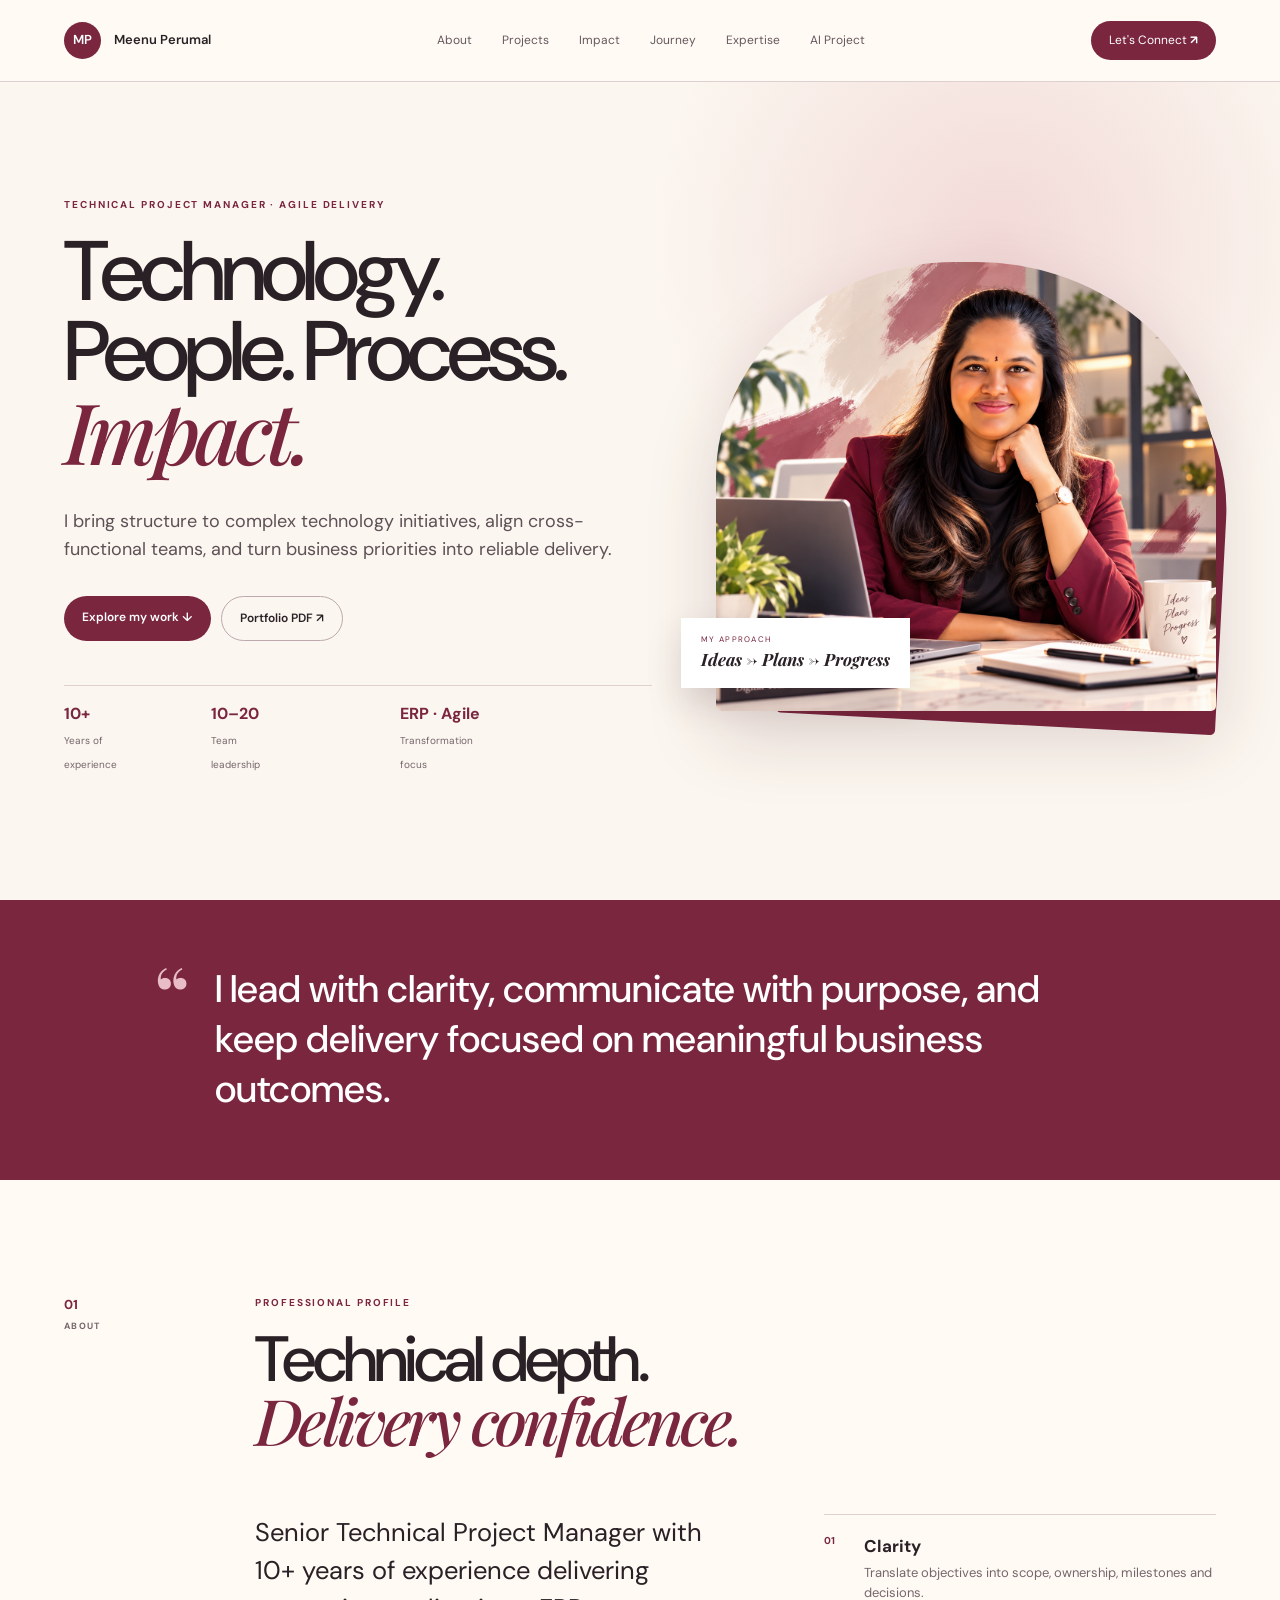
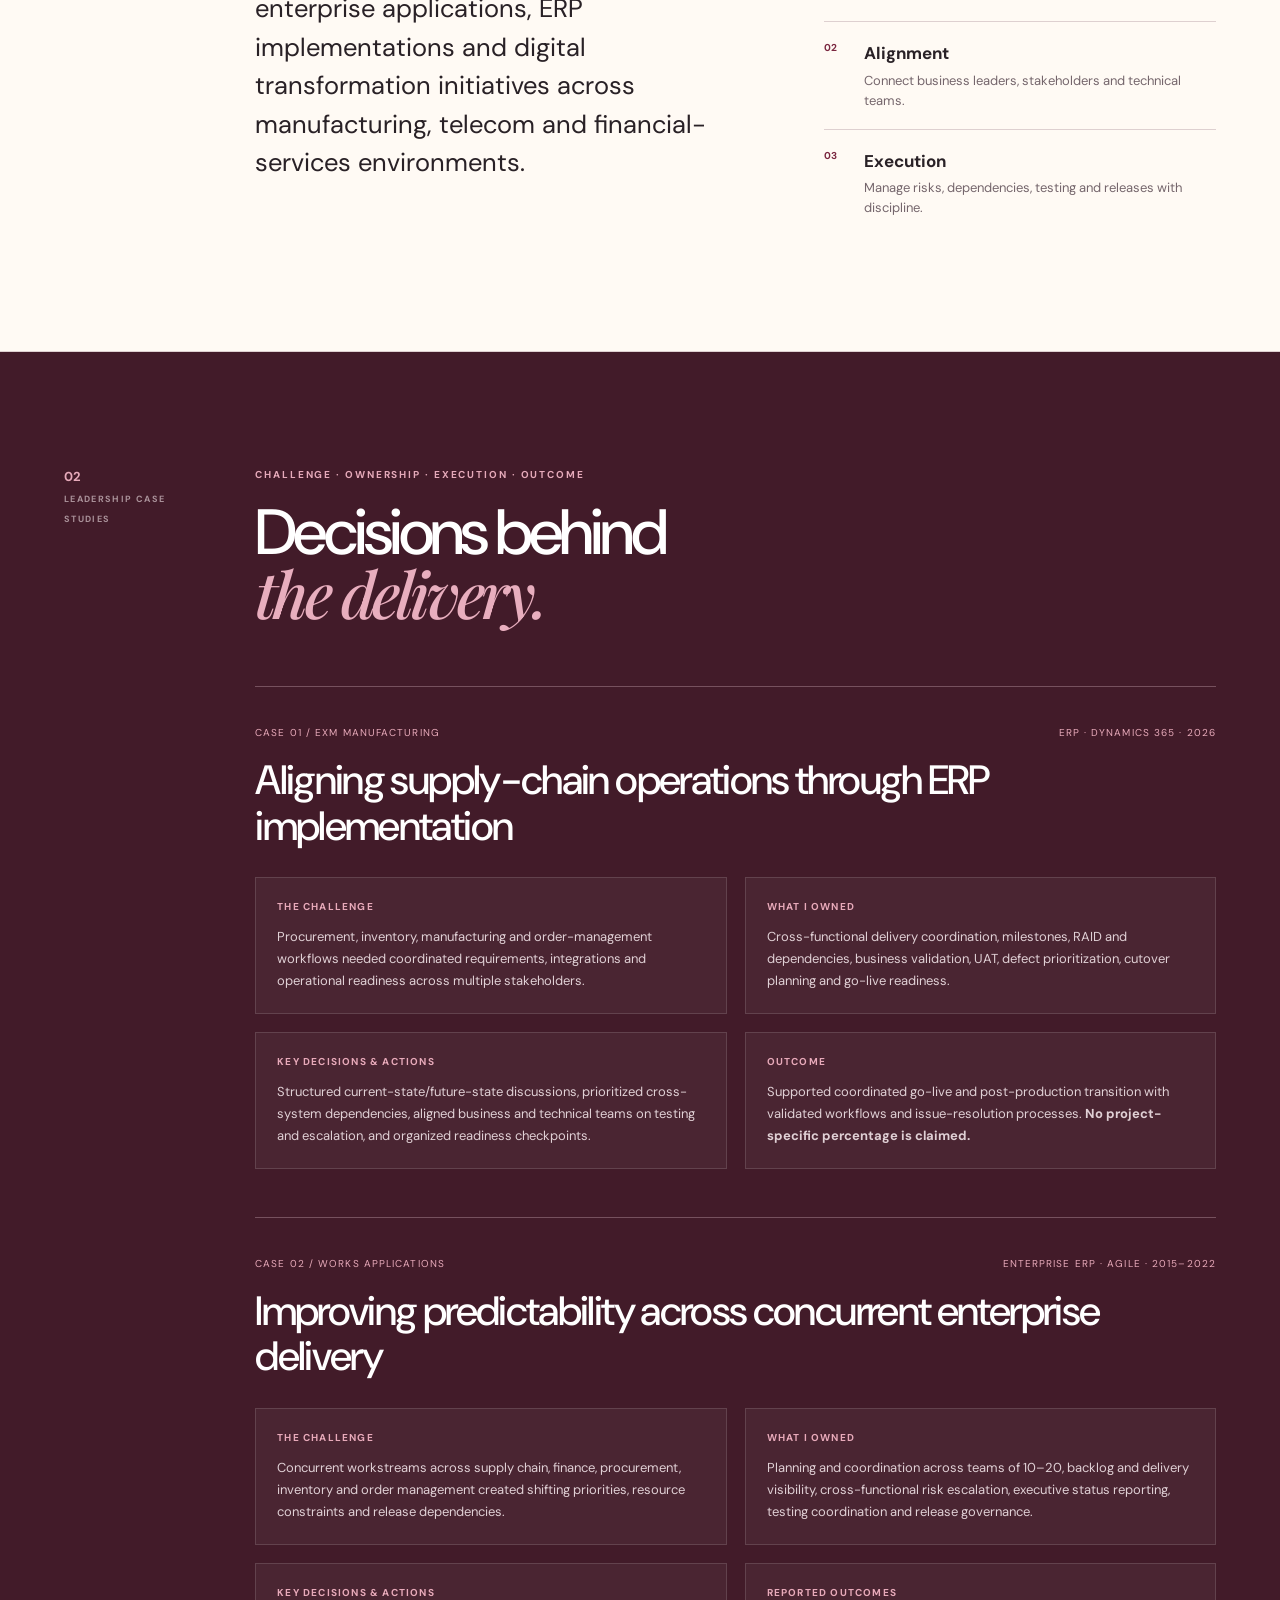
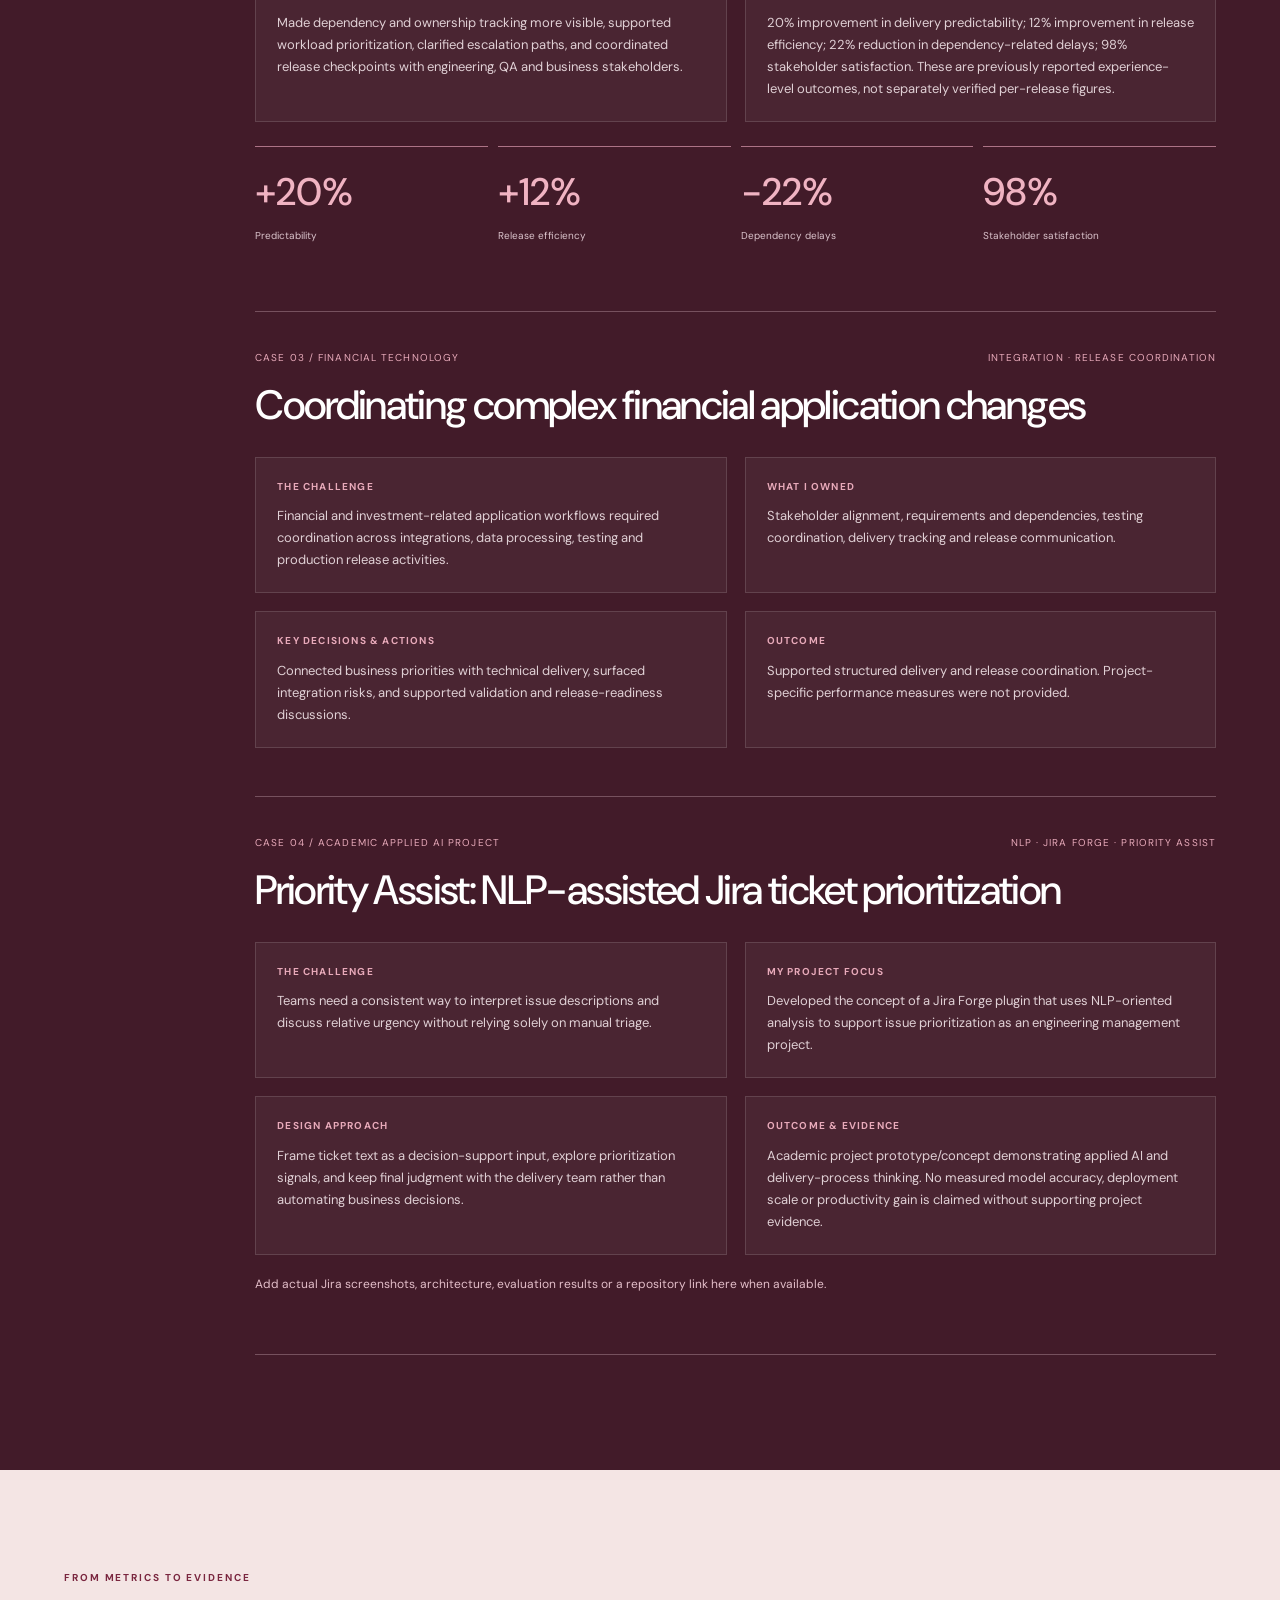
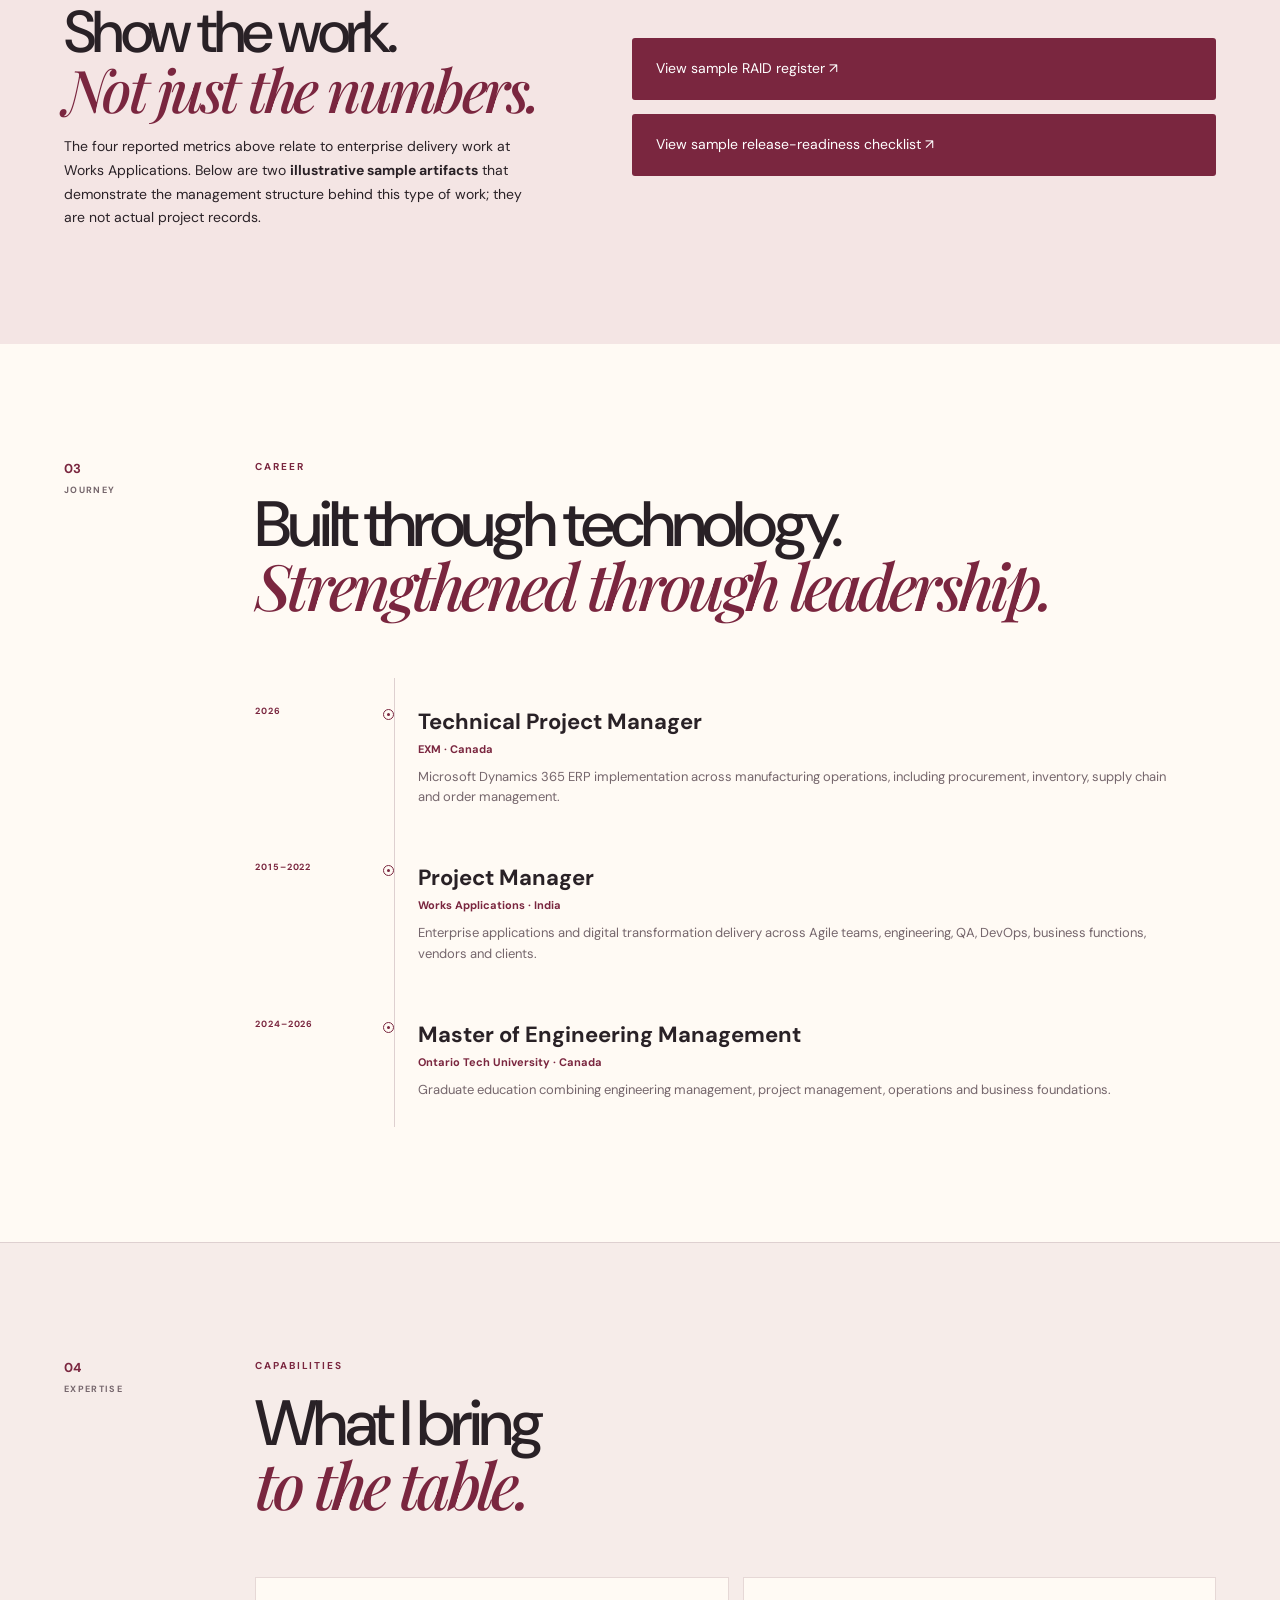
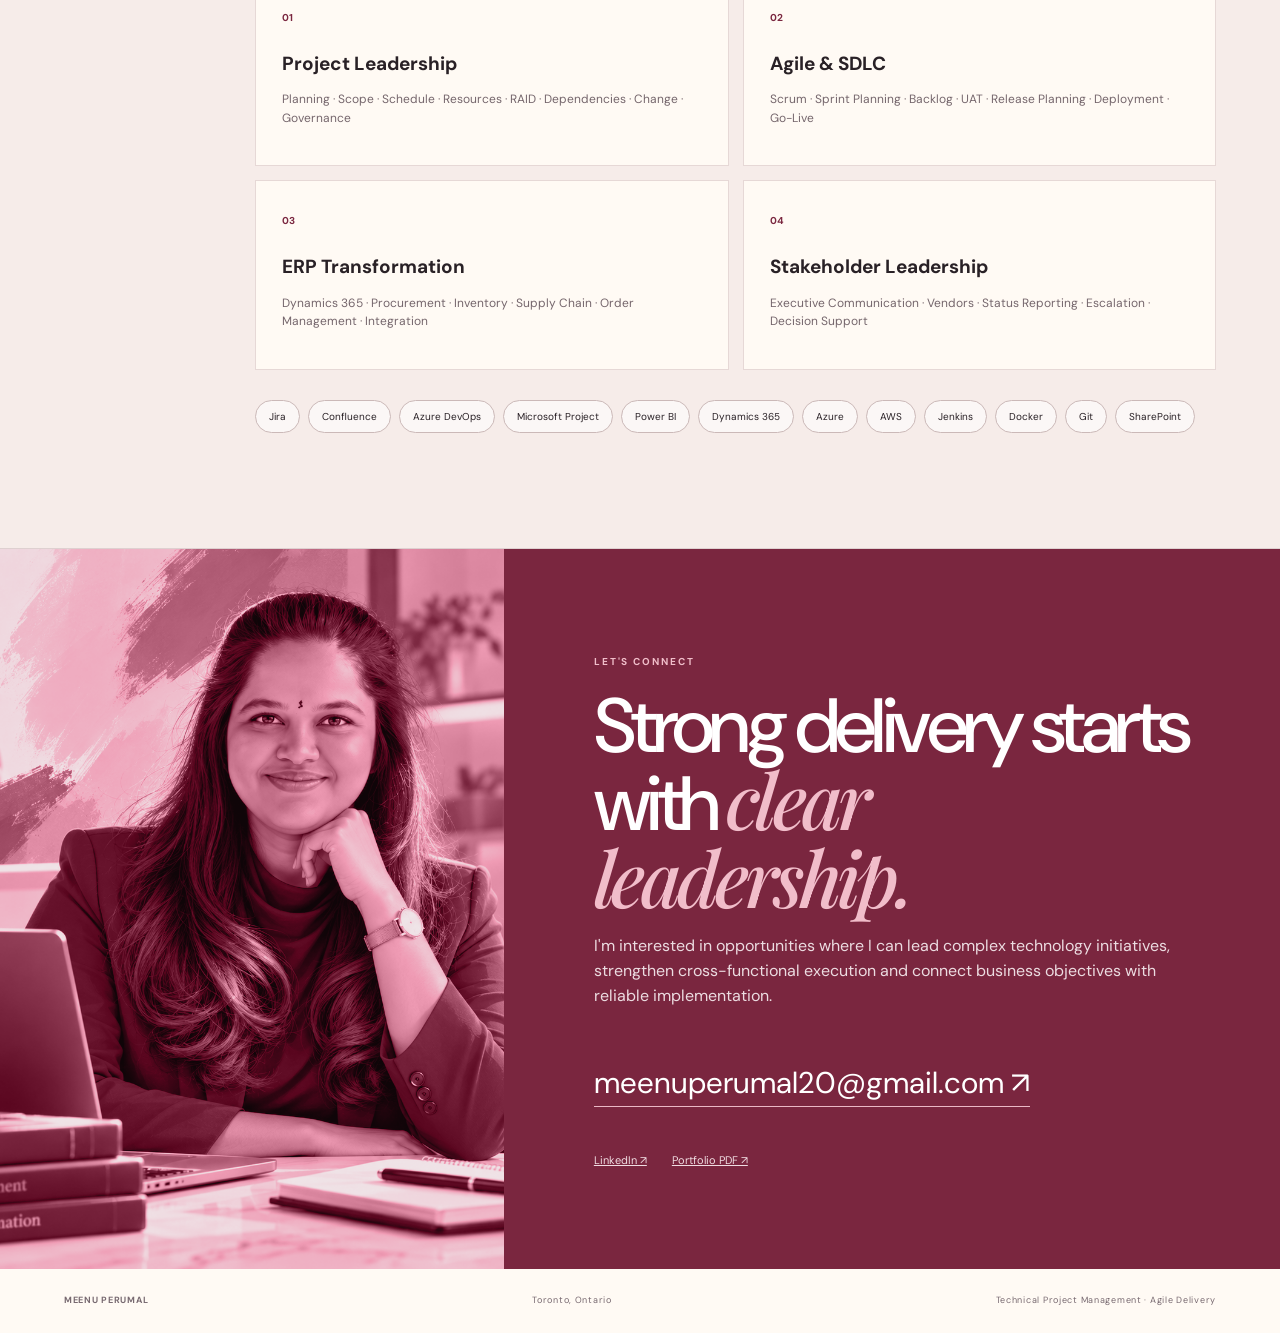
==== commit 4dfebded: "Add files via upload" ====
--- a/index.html
+++ b/index.html
@@ -1,17 +1,65 @@
-<!doctype html><html lang="en"><head><meta charset="utf-8"><meta name="viewport" content="width=device-width,initial-scale=1"><title>Meenu Perumal | Strategy & Operations</title><link rel="stylesheet" href="styles.css"></head><body>
-<header><a class="brand" href="#home">MP <span>Meenu Perumal</span></a><nav><a href="#about">About</a><a href="#work">Case Studies</a><a href="#ai-lab">AI Lab</a><a href="#journey">Journey</a><a href="#skills">Expertise</a></nav><a class="cta" href="#contact">Connect ↗</a></header>
+<!DOCTYPE html>
+
+<html lang="en"><head>
+<meta charset="utf-8"/><meta content="width=device-width,initial-scale=1" name="viewport"/>
+<meta content="Meenu Perumal — Technical Project Manager | Agile Delivery | ERP &amp; Digital Transformation" name="description"/>
+<title>Meenu Perumal | Technical Project Manager</title>
+<link href="styles.css" rel="stylesheet"/>
+</head><body>
+<header>
+<a class="logo" href="#home"><span>MP</span> Meenu Perumal</a>
+<nav><a href="#about">About</a><a href="#work">Projects</a><a href="#impact">Impact</a><a href="#journey">Journey</a><a href="#expertise">Expertise</a><a href="#nlp">AI Project</a></nav>
+<a class="connect" href="#contact">Let's Connect <b>↗</b></a>
+</header>
 <main>
-<section class="hero" id="home"><div class="copy reveal"><p class="eyebrow">STRATEGY & OPERATIONS · ERP · AGILE · APPLIED AI</p><h1>Turning complexity into <em>clarity, delivery & impact.</em></h1><p class="lead">I’m <b>Meenu Perumal</b>, a strategy and operations professional with 10+ years across enterprise ERP, supply chain operations, business operations, retail and cross-functional program delivery.</p><div class="actions"><a href="#work">Explore my work ↓</a><a class="ghost" href="#contact">Let's connect ↗</a></div><div class="pillars"><div><b>OPERATIONS</b><small>Planning · Process · Performance</small></div><div><b>SUPPLY CHAIN</b><small>Procurement · Inventory · Fulfillment</small></div><div><b>ANALYTICS</b><small>Excel · SQL · Power BI</small></div></div></div><div class="art reveal"><div class="arch"></div><img src="meenu-portrait.png" alt="Illustrated portrait of Meenu Perumal"><aside><small>MY OPERATING LENS</small><b>People · Process · Data · Decisions</b></aside></div></section>
-<section class="statement reveal">Strong operations happen when <em>people, processes, systems and data</em> work together with clear priorities and informed decisions.</section>
-<section class="section" id="about"><div class="num">01<br><small>PROFILE</small></div><div class="content reveal"><p class="eyebrow">PROFESSIONAL POSITIONING</p><h2>Operational thinking.<br><em>Analytical discipline.</em></h2><div class="twocol"><p class="large">My experience spans ERP-enabled supply chain transformation, procurement, inventory, order management, retail operations and business ownership. I combine operational analysis with cross-functional coordination to identify gaps, evaluate trade-offs and support practical decisions.</p><div class="principles"><p><b>01 · UNDERSTAND</b><br>Map processes, constraints, dependencies and requirements.</p><p><b>02 · ANALYZE</b><br>Connect KPIs, costs, capacity, demand and operational inputs.</p><p><b>03 · EXECUTE</b><br>Align stakeholders, priorities, resources and operational readiness.</p></div></div></div></section>
-<section class="section dark" id="work"><div class="num">02<br><small>CASE STUDIES</small></div><div class="content reveal"><p class="eyebrow">SELECTED EXPERIENCE</p><h2>Operations in <em>action.</em></h2>
-<article class="case"><span>01</span><div><p class="tags">DYNAMICS 365 · SUPPLY CHAIN · MANUFACTURING</p><h3>ERP-Enabled Supply Chain Transformation</h3><p>Led cross-functional delivery of Dynamics 365 initiatives supporting procurement, inventory, order management and manufacturing workflows.</p><div class="details"><p><b>ANALYSIS</b><br>Current-state workflows · Operational gaps · Stock movements · Future-state processes</p><p><b>EXECUTION</b><br>Requirements · Integrations · Data flows · Testing · Operational readiness</p></div></div></article>
-<article class="case"><span>02</span><div><p class="tags">BUSINESS OPERATIONS · INVENTORY · COST CONTROL</p><h3>Owner-Led Retail Operations</h3><p>Owned and managed end-to-end franchise operations across planning, inventory, procurement, demand, vendors, staffing, budgeting and resource allocation.</p><div class="details"><p><b>DECISION INPUTS</b><br>Sales · Costs · Consumption · Wastage · Resource utilization</p><p><b>OPERATIONS</b><br>Demand planning · Replenishment · Suppliers · Staffing · Stock control</p></div></div></article>
-<article class="case"><span>03</span><div><p class="tags">ERP OPERATIONS · ANALYTICS · CROSS-FUNCTIONAL</p><h3>Enterprise Operations & ERP Coordination</h3><p>Coordinated ERP and operational initiatives across Supply Chain, Procurement, Inventory, Sales, Finance and Order Management with teams of 10–15.</p><div class="details"><p><b>PLANNING</b><br>Workload · Capacity · Resources · Priorities · Dependencies · Risks</p><p><b>DECISION SUPPORT</b><br>KPIs · Resource utilization · Performance · Executive reporting</p></div></div></article>
+<section class="hero" id="home">
+<div class="hero-copy reveal">
+<p class="eyebrow">TECHNICAL PROJECT MANAGER · AGILE DELIVERY</p>
+<h1>Technology.<br/>People. Process.<br/><em>Impact.</em></h1>
+<p class="intro">I bring structure to complex technology initiatives, align cross-functional teams, and turn business priorities into reliable delivery.</p>
+<div class="buttons"><a class="btn solid" href="#work">Explore my work <span>↓</span></a><a class="btn outline" href="Meenu_Perumal_Professional_Portfolio.pdf" target="_blank">Portfolio PDF ↗</a></div>
+<div class="mini-stats"><div><b>10+</b><span>Years of<br/>experience</span></div><div><b>10–20</b><span>Team<br/>leadership</span></div><div><b>ERP · Agile</b><span>Transformation<br/>focus</span></div></div>
+</div>
+<div class="hero-art reveal">
+<div class="art-back"></div><img alt="Illustrated professional portrait of Meenu Perumal" src="meenu-cartoon-portrait.png"/>
+<div class="floating-card"><span>MY APPROACH</span><strong>Ideas → Plans → Progress</strong></div>
+</div>
+</section>
+<section class="quote reveal"><span>“</span><p>I lead with clarity, communicate with purpose, and keep delivery focused on meaningful business outcomes.</p></section>
+<section class="section light" id="about">
+<div class="side-label reveal">01<br/><span>ABOUT</span></div>
+<div class="content reveal">
+<p class="eyebrow">PROFESSIONAL PROFILE</p>
+<h2>Technical depth.<br/><em>Delivery confidence.</em></h2>
+<div class="about-grid"><p class="big">Senior Technical Project Manager with 10+ years of experience delivering enterprise applications, ERP implementations and digital transformation initiatives across manufacturing, telecom and financial-services environments.</p>
+<div class="values"><article><b>01</b><div><h3>Clarity</h3><p>Translate objectives into scope, ownership, milestones and decisions.</p></div></article><article><b>02</b><div><h3>Alignment</h3><p>Connect business leaders, stakeholders and technical teams.</p></div></article><article><b>03</b><div><h3>Execution</h3><p>Manage risks, dependencies, testing and releases with discipline.</p></div></article></div></div>
 </div></section>
-<section id="ai-lab" class="lab-section"><div class="lab-header"><div><p class="eyebrow">FEATURED INDEPENDENT PROJECT · APPLIED AI</p><h2>Meet <em>Priority Assist.</em></h2><p class="lab-intro">An NLP-assisted Jira ticket prioritization concept, built as a Jira Forge plugin during my Engineering Management graduate studies. It explores how teams can turn issue descriptions into more structured prioritization decisions.</p><div class="lab-actions"><a href="#lab-demo" class="lab-link">Try an illustrative workflow ↓</a><a href="#contact" class="lab-link secondary">Discuss the project ↗</a></div></div><div class="lab-mark"><span>AI</span><small>PROJECT<br>LAB</small></div></div><div class="lab-grid"><article><small>THE PROBLEM</small><h3>Too many tickets. Too little context.</h3><p>Backlogs contain mixed signals: urgency, business impact, blockers and vague descriptions. Prioritization can become inconsistent when these signals are scattered across issues.</p></article><article><small>THE APPROACH</small><h3>NLP + human judgment</h3><p>Explore text-based signals in issue descriptions and use them to support prioritization recommendations, while keeping ownership and final decisions with the delivery team.</p></article><article><small>THE PLATFORM</small><h3>Jira Forge</h3><p>Designed around the Jira workflow, with an emphasis on usable recommendations rather than replacing Scrum teams, product owners or established governance.</p></article></div><div id="lab-demo" class="lab-demo"><div><p class="eyebrow">INTERACTIVE CONCEPT DEMO</p><h3>What might an issue signal?</h3><p>Enter an example Jira ticket description to see a transparent, rule-based illustration of how prioritization signals could be presented.</p><p class="demo-disclaimer">This is a browser-only illustrative demo, not the original NLP model or a validated production classifier.</p></div><div class="demo-panel"><label for="ticket">ISSUE DESCRIPTION</label><textarea id="ticket" rows="4" placeholder="Example: Checkout is down for all customers and blocking orders. Urgent fix needed.">Checkout is down for all customers and blocking orders. Urgent fix needed.</textarea><button id="analyze" type="button">Analyze example →</button><div id="demo-result" aria-live="polite"><strong>Ready to analyze</strong><p>Signals will appear here.</p></div></div></div><div class="lab-note"><b>Project perspective</b><p>Priority Assist is a graduate project and demonstration of applied NLP thinking. No production deployment, accuracy score or measured business outcome is claimed.</p></div></section><section class="value reveal"><div><p class="eyebrow">HOW I CREATE VALUE</p><h2>From operational signals to <em>actionable decisions.</em></h2></div><div class="flow"><div><b>01</b><h3>Assess</h3><p>Processes, demand, capacity, costs and constraints.</p></div><div><b>02</b><h3>Analyze</h3><p>KPIs, scenarios, trade-offs and opportunities.</p></div><div><b>03</b><h3>Align</h3><p>Operations, technology, leadership and vendors.</p></div><div><b>04</b><h3>Execute</h3><p>Priorities, process changes and operational readiness.</p></div></div></section>
-<section class="section" id="journey"><div class="num">03<br><small>JOURNEY</small></div><div class="content reveal"><p class="eyebrow">CAREER</p><h2>Built across technology<br>and <em>operations.</em></h2><div class="timeline"><article><time>2026</time><div><h3>Technical Project Manager — ERP Implementation</h3><b>EXM Manufacturing · Canada</b><p>Supply chain ERP delivery across procurement, inventory, order management, manufacturing, integrations, UAT and operational readiness.</p></div></article><article><time>2025–2026</time><div><h3>Sales Team Lead / Key Holder</h3><b>Dollarama · Ajax, Canada</b><p>High-volume retail operations, workforce allocation, replenishment, inventory priorities and service performance.</p></div></article><article><time>2022–2024</time><div><h3>Franchise Owner & Operations Manager</h3><b>Cream & Fudge Ice-Cream · India</b><p>Planning, procurement, inventory, demand, vendors, staffing, budgeting, cost control and resource allocation.</p></div></article><article><time>2015–2022</time><div><h3>Project Coordinator — ERP Operations</h3><b>Works Applications Pvt. Ltd. · India</b><p>Enterprise ERP operations across Supply Chain, Procurement, Inventory, Sales, Finance and Order Management.</p></div></article></div></div></section>
-<section class="section soft" id="skills"><div class="num">04<br><small>EXPERTISE</small></div><div class="content reveal"><p class="eyebrow">CAPABILITIES</p><h2>Strategy, operations &<br><em>decision support.</em></h2><div class="grid"><article><b>STRATEGY & OPERATIONS</b><p>Strategic Planning · Scenario Analysis · Cost-Benefit Analysis · Operational Planning · Process Improvement</p></article><article><b>SUPPLY CHAIN</b><p>Procurement · Inventory · Order Management · Demand Planning · Replenishment · Vendor Management</p></article><article><b>ANALYTICS</b><p>Advanced Excel · SQL · Power BI · KPI Analysis · Financial & Cost Analysis · Executive Reporting</p></article><article><b>LEADERSHIP</b><p>Cross-Functional Leadership · Stakeholders · Workshops · Risks · Dependencies · Change Management</p></article></div><div class="tools">Excel · Power BI · SQL · PowerPoint · MS Project · Visio · Dynamics 365 · Jira · Confluence · ServiceNow · Azure DevOps · SharePoint</div></div></section>
-<section class="education reveal"><p class="eyebrow">EDUCATION & CREDENTIALS</p><div><article><small>MASTER OF ENGINEERING</small><h3>Engineering Management</h3><p>Ontario Tech University · 2024–2026</p></article><article><small>BACHELOR OF ENGINEERING</small><h3>Electronics & Communication Engineering</h3><p>Anna University · India</p></article><article><small>CERTIFICATIONS</small><h3>Certified ScrumMaster® (CSM®)</h3><p>Intermediate First Aid & CPR/A with AED</p></article></div></section>
-<section class="contact" id="contact"><div class="reveal"><p class="eyebrow">LET'S CONNECT</p><h2>Better operations begin with <em>better decisions.</em></h2><p>I’m interested in opportunities where strategy, operations, supply chain, ERP and analytics come together to improve how organizations plan, execute and perform.</p><a href="mailto:meenu.perumalece@outlook.com">meenu.perumalece@outlook.com ↗</a><small>Toronto, Ontario · linkedin.com/in/meenuperumal/</small></div><img src="meenu-portrait.png" alt=""></section>
-</main><footer>MEENU PERUMAL <span>Strategy & Operations · Supply Chain · ERP · Business Analytics</span></footer><script src="script.js"></script></body></html>+<section class="section wine" id="work"><div class="side-label reveal">02<br/><span>LEADERSHIP CASE STUDIES</span></div><div class="content reveal"><p class="eyebrow">CHALLENGE · OWNERSHIP · EXECUTION · OUTCOME</p><h2>Decisions behind<br/><em>the delivery.</em></h2>
+<div class="lead-cases">
+<article class="lead-case"><div class="case-head"><span>CASE 01 / EXM MANUFACTURING</span><span>ERP · DYNAMICS 365 · 2026</span></div><h3>Aligning supply-chain operations through ERP implementation</h3><div class="case-grid"><div><h4>THE CHALLENGE</h4><p>Procurement, inventory, manufacturing and order-management workflows needed coordinated requirements, integrations and operational readiness across multiple stakeholders.</p></div><div><h4>WHAT I OWNED</h4><p>Cross-functional delivery coordination, milestones, RAID and dependencies, business validation, UAT, defect prioritization, cutover planning and go-live readiness.</p></div><div><h4>KEY DECISIONS &amp; ACTIONS</h4><p>Structured current-state/future-state discussions, prioritized cross-system dependencies, aligned business and technical teams on testing and escalation, and organized readiness checkpoints.</p></div><div><h4>OUTCOME</h4><p>Supported coordinated go-live and post-production transition with validated workflows and issue-resolution processes. <strong>No project-specific percentage is claimed.</strong></p></div></div></article>
+<article class="lead-case"><div class="case-head"><span>CASE 02 / WORKS APPLICATIONS</span><span>ENTERPRISE ERP · AGILE · 2015–2022</span></div><h3>Improving predictability across concurrent enterprise delivery</h3><div class="case-grid"><div><h4>THE CHALLENGE</h4><p>Concurrent workstreams across supply chain, finance, procurement, inventory and order management created shifting priorities, resource constraints and release dependencies.</p></div><div><h4>WHAT I OWNED</h4><p>Planning and coordination across teams of 10–20, backlog and delivery visibility, cross-functional risk escalation, executive status reporting, testing coordination and release governance.</p></div><div><h4>KEY DECISIONS &amp; ACTIONS</h4><p>Made dependency and ownership tracking more visible, supported workload prioritization, clarified escalation paths, and coordinated release checkpoints with engineering, QA and business stakeholders.</p></div><div><h4>REPORTED OUTCOMES</h4><p>20% improvement in delivery predictability; 12% improvement in release efficiency; 22% reduction in dependency-related delays; 98% stakeholder satisfaction. These are previously reported experience-level outcomes, not separately verified per-release figures.</p></div></div><div class="metric-strip"><div><strong>+20%</strong><small>Predictability</small></div><div><strong>+12%</strong><small>Release efficiency</small></div><div><strong>−22%</strong><small>Dependency delays</small></div><div><strong>98%</strong><small>Stakeholder satisfaction</small></div></div></article>
+<article class="lead-case"><div class="case-head"><span>CASE 03 / FINANCIAL TECHNOLOGY</span><span>INTEGRATION · RELEASE COORDINATION</span></div><h3>Coordinating complex financial application changes</h3><div class="case-grid"><div><h4>THE CHALLENGE</h4><p>Financial and investment-related application workflows required coordination across integrations, data processing, testing and production release activities.</p></div><div><h4>WHAT I OWNED</h4><p>Stakeholder alignment, requirements and dependencies, testing coordination, delivery tracking and release communication.</p></div><div><h4>KEY DECISIONS &amp; ACTIONS</h4><p>Connected business priorities with technical delivery, surfaced integration risks, and supported validation and release-readiness discussions.</p></div><div><h4>OUTCOME</h4><p>Supported structured delivery and release coordination. Project-specific performance measures were not provided.</p></div></div></article>
+<article class="lead-case nlp-case" id="nlp"><div class="case-head"><span>CASE 04 / ACADEMIC APPLIED AI PROJECT</span><span>NLP · JIRA FORGE · PRIORITY ASSIST</span></div><h3>Priority Assist: NLP-assisted Jira ticket prioritization</h3><div class="case-grid"><div><h4>THE CHALLENGE</h4><p>Teams need a consistent way to interpret issue descriptions and discuss relative urgency without relying solely on manual triage.</p></div><div><h4>MY PROJECT FOCUS</h4><p>Developed the concept of a Jira Forge plugin that uses NLP-oriented analysis to support issue prioritization as an engineering management project.</p></div><div><h4>DESIGN APPROACH</h4><p>Frame ticket text as a decision-support input, explore prioritization signals, and keep final judgment with the delivery team rather than automating business decisions.</p></div><div><h4>OUTCOME &amp; EVIDENCE</h4><p>Academic project prototype/concept demonstrating applied AI and delivery-process thinking. No measured model accuracy, deployment scale or productivity gain is claimed without supporting project evidence.</p></div></div><p class="artifact-note">Add actual Jira screenshots, architecture, evaluation results or a repository link here when available.</p></article>
+</div></div></section>
+<section class="impact reveal" id="impact"><div><p class="eyebrow">FROM METRICS TO EVIDENCE</p><h2>Show the work.<br/><em>Not just the numbers.</em></h2><p class="evidence-intro">The four reported metrics above relate to enterprise delivery work at Works Applications. Below are two <strong>illustrative sample artifacts</strong> that demonstrate the management structure behind this type of work; they are not actual project records.</p></div><div class="artifact-links"><a href="sample-raid-register.html">View sample RAID register ↗</a><a href="sample-release-readiness.html">View sample release-readiness checklist ↗</a></div></section>
+<section class="section light" id="journey">
+<div class="side-label reveal">03<br/><span>JOURNEY</span></div>
+<div class="content reveal"><p class="eyebrow">CAREER</p><h2>Built through technology.<br/><em>Strengthened through leadership.</em></h2>
+<div class="timeline">
+<article><time>2026</time><i></i><div><h3>Technical Project Manager</h3><h4>EXM · Canada</h4><p>Microsoft Dynamics 365 ERP implementation across manufacturing operations, including procurement, inventory, supply chain and order management.</p></div></article>
+<article><time>2015–2022</time><i></i><div><h3>Project Manager</h3><h4>Works Applications · India</h4><p>Enterprise applications and digital transformation delivery across Agile teams, engineering, QA, DevOps, business functions, vendors and clients.</p></div></article>
+<article><time>2024–2026</time><i></i><div><h3>Master of Engineering Management</h3><h4>Ontario Tech University · Canada</h4><p>Graduate education combining engineering management, project management, operations and business foundations.</p></div></article>
+</div></div></section>
+<section class="section blush" id="expertise">
+<div class="side-label reveal">04<br/><span>EXPERTISE</span></div>
+<div class="content reveal"><p class="eyebrow">CAPABILITIES</p><h2>What I bring<br/><em>to the table.</em></h2>
+<div class="cap-grid"><article><b>01</b><h3>Project Leadership</h3><p>Planning · Scope · Schedule · Resources · RAID · Dependencies · Change · Governance</p></article><article><b>02</b><h3>Agile &amp; SDLC</h3><p>Scrum · Sprint Planning · Backlog · UAT · Release Planning · Deployment · Go-Live</p></article><article><b>03</b><h3>ERP Transformation</h3><p>Dynamics 365 · Procurement · Inventory · Supply Chain · Order Management · Integration</p></article><article><b>04</b><h3>Stakeholder Leadership</h3><p>Executive Communication · Vendors · Status Reporting · Escalation · Decision Support</p></article></div>
+<div class="tools"><span>Jira</span><span>Confluence</span><span>Azure DevOps</span><span>Microsoft Project</span><span>Power BI</span><span>Dynamics 365</span><span>Azure</span><span>AWS</span><span>Jenkins</span><span>Docker</span><span>Git</span><span>SharePoint</span></div>
+</div></section>
+<section class="contact" id="contact">
+<div class="contact-art reveal"><img alt="" src="meenu-cartoon-portrait.png"/></div>
+<div class="contact-copy reveal"><p class="eyebrow">LET'S CONNECT</p><h2>Strong delivery starts<br/>with <em>clear leadership.</em></h2><p>I'm interested in opportunities where I can lead complex technology initiatives, strengthen cross-functional execution and connect business objectives with reliable implementation.</p><a class="email" href="mailto:meenuperumal20@gmail.com">meenuperumal20@gmail.com ↗</a><div class="social"><a href="https://linkedin.com/in/meenuperumal/" target="_blank">LinkedIn ↗</a><a href="Meenu_Perumal_Professional_Portfolio.pdf" target="_blank">Portfolio PDF ↗</a></div></div>
+</section>
+</main>
+<footer><b>MEENU PERUMAL</b><span>Toronto, Ontario</span><span>Technical Project Management · Agile Delivery</span></footer>
+<script src="script.js"></script></body></html>
--- a/styles.css
+++ b/styles.css
@@ -1,2 +1,5 @@
-@import url('https://fonts.googleapis.com/css2?family=DM+Sans:wght@400;500;600;700&family=Playfair+Display:ital,wght@1,500&display=swap');:root{--w:#77273f;--d:#321d25;--b:#f1dfde;--c:#fbf6ed;--p:#fffaf4;--i:#282126;--m:#786a6f;--l:#dfd1d0}*{box-sizing:border-box}html{scroll-behavior:smooth}body{margin:0;background:var(--p);color:var(--i);font:15px/1.55 "DM Sans",sans-serif}header{height:80px;padding:0 5vw;display:flex;align-items:center;justify-content:space-between;position:sticky;top:0;z-index:10;background:#fffaf4f2;backdrop-filter:blur(12px);border-bottom:1px solid var(--l)}a{color:inherit}.brand{text-decoration:none}.brand span{display:inline-grid;place-items:center;background:var(--w);color:#fff;width:38px;height:38px;border-radius:50%;margin-right:8px}nav{display:flex;gap:28px}nav a{text-decoration:none;font-size:12px}.cta{background:var(--w);color:white;text-decoration:none;padding:9px 17px;border-radius:30px;font-size:12px}.hero{min-height:calc(100vh - 80px);padding:6vh 5vw;display:grid;grid-template-columns:1.08fr .92fr;gap:6vw;align-items:center;background:radial-gradient(circle at 80% 15%,#efd7d5 0,transparent 28%),var(--c)}.eyebrow{font-size:10px;letter-spacing:.18em;font-weight:700;color:var(--w)}h1,h2{font-weight:500;letter-spacing:-.055em;line-height:.96}h1{font-size:clamp(55px,6.5vw,96px);margin:20px 0 30px}h2{font-size:clamp(42px,5vw,70px);margin:15px 0 55px}em{font:500 italic 1em "Playfair Display";color:var(--w)}.lead{font-size:18px;max-width:680px;color:#5c5055}.actions{display:flex;gap:10px;margin-top:28px}.actions a{background:var(--w);color:white;text-decoration:none;padding:11px 17px;border-radius:30px;font-size:12px}.actions .ghost{background:transparent;color:var(--i);border:1px solid #baa7ac}.pillars{display:grid;grid-template-columns:repeat(3,1fr);border-top:1px solid var(--l);margin-top:42px}.pillars div{padding-top:15px}.pillars b,.pillars small{display:block}.pillars b{font-size:9px;color:var(--w)}.pillars small{font-size:9px;color:var(--m)}.art{position:relative;max-width:610px}.art img{width:100%;display:block;position:relative;z-index:2;border-radius:48% 48% 4px 4px}.arch{position:absolute;inset:5% -3% -3% 8%;background:var(--w);border-radius:48% 48% 4px 4px}.art aside{position:absolute;z-index:3;left:-5%;bottom:5%;background:#fff;padding:14px 18px;box-shadow:0 12px 30px #3c162020}.art aside small,.art aside b{display:block}.art aside small{font-size:8px;color:var(--w)}.art aside b{font:italic 16px "Playfair Display"}.statement{background:var(--w);color:white;padding:65px 11vw;font-size:clamp(26px,3vw,43px)}.statement em{color:#f3c4cf}.section{padding:110px 5vw;display:grid;grid-template-columns:130px 1fr;gap:4vw;border-bottom:1px solid var(--l)}.num{color:var(--w);font-weight:700}.num small{font-size:8px;letter-spacing:.15em;color:var(--m)}.twocol{display:grid;grid-template-columns:1fr 1fr;gap:7vw}.large{font-size:clamp(20px,2vw,28px)}.principles p{padding:16px 0;border-top:1px solid var(--l);color:var(--m)}.principles b{color:var(--w)}.dark{background:var(--d);color:white}.dark .num,.dark .eyebrow{color:#e5a9b8}.dark em{color:#e7aaba}.case{display:grid;grid-template-columns:50px 1fr;padding:38px 0;border-top:1px solid #60414d}.case>span{color:#db95a6}.case h3{font-size:clamp(28px,3vw,43px);font-weight:500;margin:10px 0}.case>div>p{color:#cbbcc1}.tags{font-size:9px!important;color:#e1a5b4!important}.details{display:grid;grid-template-columns:1fr 1fr;gap:30px}.details p{font-size:11px!important}.details b{color:#e1a5b4}.value{padding:95px 5vw;background:var(--b);display:grid;grid-template-columns:.85fr 1.15fr;gap:6vw}.value h2{font-size:clamp(40px,4.5vw,65px)}.flow{display:grid;grid-template-columns:1fr 1fr}.flow div{padding:20px;border-top:1px solid #c9b0b5}.flow b{color:var(--w);font-size:10px}.flow h3{font-size:21px}.flow p{font-size:12px;color:#685b60}.timeline article{display:grid;grid-template-columns:150px 1fr;padding:27px 0;border-top:1px solid var(--l)}.timeline time{font-size:9px;color:var(--w);font-weight:700}.timeline h3{margin:0;font-size:21px}.timeline b{font-size:11px;color:var(--w)}.timeline p{font-size:13px;color:var(--m);max-width:760px}.soft{background:#f6ece8}.grid{display:grid;grid-template-columns:1fr 1fr;gap:14px}.grid article{background:var(--p);padding:25px;border:1px solid #e5d7d5}.grid b{font-size:10px;color:var(--w)}.grid p{font-size:12px;color:var(--m)}.tools{margin-top:25px;padding:18px;border-top:1px solid #ccb9b8;color:#67595e}.education{padding:80px 8vw}.education>div{display:grid;grid-template-columns:repeat(3,1fr);gap:20px}.education article{border-top:2px solid var(--w)}.education small{font-size:8px;color:var(--w)}.education h3{font-size:18px}.education p{font-size:11px;color:var(--m)}.contact{background:var(--w);color:#fff;display:grid;grid-template-columns:1.2fr .55fr;min-height:650px;overflow:hidden}.contact>div{padding:95px 7vw;align-self:center}.contact .eyebrow{color:#efbeca}.contact h2{font-size:clamp(46px,5.8vw,82px)}.contact h2 em{color:#f1bdca}.contact a{display:block;font-size:clamp(17px,2vw,28px);margin:30px 0}.contact small{color:#f0dce2}.contact img{width:100%;height:100%;object-fit:cover;mix-blend-mode:luminosity;opacity:.83}footer{padding:24px 5vw;display:flex;justify-content:space-between;font-size:9px;color:var(--m)}.reveal{opacity:0;transform:translateY(20px);transition:.7s}.reveal.visible{opacity:1;transform:none}@media(max-width:800px){nav{display:none}.hero,.section,.value,.contact{grid-template-columns:1fr}.twocol,.details,.grid,.education>div{grid-template-columns:1fr}.hero .art{margin:auto}.pillars,.flow{grid-template-columns:1fr 1fr}.contact img{max-height:450px}.timeline article{grid-template-columns:1fr}footer{display:block}}
-.lab-section{background:#fffaf4;padding:100px 7vw;border-top:1px solid #dfd1d0}.lab-header{display:grid;grid-template-columns:1fr 120px;gap:30px;align-items:center}.lab-header h2{font-size:clamp(48px,6vw,90px);margin:10px 0 28px}.lab-intro{font-size:19px;max-width:800px;color:#62535a}.lab-mark{width:120px;height:120px;border:1px solid #b9919d;border-radius:50%;display:flex;align-items:center;justify-content:center;flex-direction:column;color:#77273f}.lab-mark span{font-size:42px;line-height:1}.lab-mark small{font-size:9px;letter-spacing:.15em;text-align:center}.lab-actions{display:flex;gap:12px;flex-wrap:wrap;margin:30px 0}.lab-link{background:#77273f;color:white;text-decoration:none;border-radius:30px;padding:11px 18px;font-size:12px}.lab-link.secondary{background:transparent;color:#77273f;border:1px solid #bb9aa4}.lab-grid{display:grid;grid-template-columns:repeat(3,1fr);gap:12px;margin:45px 0}.lab-grid article{background:#f5e9e6;padding:27px;border-top:3px solid #77273f}.lab-grid small,.demo-panel label{font-size:10px;letter-spacing:.15em;color:#77273f;font-weight:700}.lab-grid h3{font-size:22px;margin:17px 0 10px}.lab-grid p,.lab-demo p,.lab-note p{font-size:13px;color:#66585d}.lab-demo{background:#321d25;color:white;display:grid;grid-template-columns:1fr 1fr;gap:5vw;padding:42px}.lab-demo h3{font-size:31px;margin:10px 0}.lab-demo p{color:#d9c6ce}.demo-disclaimer{font-size:11px!important}.demo-panel{background:#fffaf4;color:#282126;padding:24px}.demo-panel label{display:block;margin-bottom:10px}.demo-panel textarea{width:100%;resize:vertical;border:1px solid #d4c0c6;padding:12px;font:14px/1.5 'DM Sans',sans-serif;min-height:120px}.demo-panel button{margin:12px 0;background:#77273f;color:#fff;border:0;padding:11px 18px;border-radius:25px;cursor:pointer}.demo-panel #demo-result{padding:15px;background:#f4e5e4;min-height:75px}.demo-panel #demo-result p{color:#5e4b52;margin:6px 0}.lab-note{border-top:1px solid #ddcdd0;margin-top:25px;padding-top:18px;max-width:850px}.lab-note b{color:#77273f}@media(max-width:800px){.lab-header,.lab-grid,.lab-demo{grid-template-columns:1fr}.lab-mark{display:none}}+@import url('https://fonts.googleapis.com/css2?family=DM+Sans:wght@400;500;600;700&family=Playfair+Display:ital,wght@1,500;1,600&display=swap');
+:root{--wine:#7a263f;--deep:#421b29;--rose:#c86b7d;--blush:#f4e5e4;--cream:#fbf6ef;--paper:#fffaf4;--ink:#292126;--muted:#75666c;--line:#ded0d0;--gold:#a77947}*{box-sizing:border-box}html{scroll-behavior:smooth}body{margin:0;background:var(--paper);color:var(--ink);font-family:"DM Sans",Arial,sans-serif;line-height:1.55}header{height:82px;display:flex;align-items:center;justify-content:space-between;padding:0 5vw;position:sticky;top:0;z-index:50;background:rgba(255,250,244,.94);backdrop-filter:blur(14px);border-bottom:1px solid var(--line)}a{color:inherit}.logo{text-decoration:none;font-size:13px;font-weight:600}.logo span{display:inline-grid;place-items:center;width:37px;height:37px;border-radius:50%;background:var(--wine);color:#fff;margin-right:10px}nav{display:flex;gap:30px}nav a{text-decoration:none;font-size:12px;color:#65585e}.connect{text-decoration:none;color:#fff;background:var(--wine);padding:10px 18px;border-radius:100px;font-size:12px}.hero{min-height:calc(100vh - 82px);display:grid;grid-template-columns:1fr .85fr;gap:5vw;align-items:center;padding:6vh 5vw 7vh;background:radial-gradient(circle at 78% 20%,#f2d9d7 0,transparent 29%),var(--cream)}.eyebrow{font-size:10px;letter-spacing:.19em;font-weight:700;color:var(--wine);margin:0 0 20px}.hero h1,.section h2,.impact h2,.contact h2{font-size:clamp(53px,6.6vw,96px);line-height:.94;letter-spacing:-.06em;font-weight:500;margin:0}.hero h1 em,.section h2 em,.impact h2 em,.contact h2 em{font-family:"Playfair Display",serif;color:var(--wine);font-weight:500}.intro{font-size:18px;max-width:650px;margin:32px 0;color:#5d5056}.buttons{display:flex;gap:10px;flex-wrap:wrap}.btn{text-decoration:none;padding:12px 18px;border-radius:100px;font-size:12px;font-weight:600}.solid{background:var(--wine);color:#fff}.outline{border:1px solid #bda9ae}.mini-stats{display:grid;grid-template-columns:.7fr .9fr 1.2fr;max-width:670px;margin-top:44px;border-top:1px solid var(--line)}.mini-stats div{padding:16px 12px 0 0}.mini-stats b{display:block;color:var(--wine);font-size:16px}.mini-stats span{font-size:10px;color:var(--muted)}.hero-art{position:relative;justify-self:end;max-width:600px;width:100%}.hero-art img{position:relative;z-index:2;width:100%;display:block;border-radius:48% 48% 5px 5px;box-shadow:0 25px 70px #4b17252b}.art-back{position:absolute;width:88%;height:93%;right:-2%;bottom:-3%;background:var(--wine);border-radius:48% 48% 5px 5px;transform:rotate(3deg)}.floating-card{position:absolute;z-index:3;bottom:5%;left:-7%;background:#fff;padding:15px 20px;box-shadow:0 15px 35px #3b1b2525}.floating-card span{display:block;font-size:8px;letter-spacing:.16em;color:var(--wine)}.floating-card strong{font-family:"Playfair Display",serif;font-style:italic;font-size:17px}.quote{padding:65px 12vw;background:var(--wine);color:white;display:flex;gap:25px;align-items:start}.quote>span{font:600 80px "Playfair Display";color:#e9bdc7;line-height:.7}.quote p{font:500 clamp(24px,3vw,42px)/1.3 "DM Sans";max-width:1100px;margin:0}.section{padding:115px 5vw;display:grid;grid-template-columns:140px 1fr;gap:4vw;border-bottom:1px solid var(--line)}.light{background:var(--paper)}.side-label{font-size:13px;color:var(--wine);font-weight:700}.side-label span{font-size:9px;letter-spacing:.15em;color:var(--muted)}.section h2{font-size:clamp(43px,5vw,72px);margin-bottom:58px}.about-grid{display:grid;grid-template-columns:1.1fr .9fr;gap:7vw}.big{font-size:clamp(20px,2vw,29px);line-height:1.5;margin:0}.values article{display:grid;grid-template-columns:40px 1fr;padding:18px 0;border-top:1px solid var(--line)}.values b{font-size:10px;color:var(--wine)}.values h3{margin:0;font-size:17px}.values p{margin:4px 0 0;font-size:13px;color:var(--muted)}.wine{background:var(--deep);color:#fff;border:0}.wine .side-label,.wine .eyebrow{color:#e6aaba}.wine .side-label span{color:#aa929a}.wine h2 em{color:#e8aebe}.project{display:grid;grid-template-columns:55px 1fr;padding:40px 0;border-top:1px solid #674453}.project:last-child{border-bottom:1px solid #674453}.project-num{color:#d991a4;font-size:11px}.tags{display:flex;gap:7px;flex-wrap:wrap}.tags span{border:1px solid #765160;border-radius:100px;padding:4px 9px;font-size:8px;letter-spacing:.08em;color:#dcb9c3}.project h3{font-size:clamp(28px,3.2vw,45px);font-weight:500;letter-spacing:-.035em;margin:15px 0}.project>div>p{color:#cbbcc1;max-width:850px}.project-meta{display:grid;grid-template-columns:1fr 1fr;gap:35px;margin-top:25px}.project-meta span{font-size:11px;color:#baa9af}.project-meta small{display:block;font-size:8px;letter-spacing:.13em;color:#e3a5b6;margin-bottom:4px}.impact{padding:100px 5vw;background:var(--blush);display:grid;grid-template-columns:.9fr 1.1fr;gap:7vw;align-items:end}.impact h2{font-size:clamp(40px,4.6vw,68px)}.metrics{display:grid;grid-template-columns:1fr 1fr}.metrics article{padding:24px;border-top:1px solid #cbb3b8}.metrics b{font-size:clamp(48px,5vw,72px);font-weight:500;color:var(--wine);letter-spacing:-.06em}.metrics sup{font-size:.4em}.metrics p{font-size:12px;max-width:160px}.timeline{position:relative}.timeline:before{content:"";position:absolute;left:139px;top:0;bottom:0;width:1px;background:var(--line)}.timeline article{display:grid;grid-template-columns:115px 20px 1fr;gap:14px;padding:27px 0}.timeline time{font-size:9px;letter-spacing:.1em;color:var(--wine);font-weight:700}.timeline i{width:9px;height:9px;background:var(--wine);border:3px solid var(--paper);outline:1px solid var(--wine);border-radius:50%;z-index:2;margin-top:5px}.timeline h3{font-size:22px;margin:0}.timeline h4{font-size:11px;color:var(--wine);margin:2px 0 9px}.timeline p{max-width:750px;font-size:13px;color:var(--muted);margin:0}.blush{background:#f6ece9}.cap-grid{display:grid;grid-template-columns:1fr 1fr;gap:14px}.cap-grid article{background:var(--paper);padding:26px;border:1px solid #e6d8d6}.cap-grid b{font-size:10px;color:var(--wine)}.cap-grid h3{font-size:19px;margin:20px 0 7px}.cap-grid p{font-size:12px;color:var(--muted)}.tools{display:flex;flex-wrap:wrap;gap:8px;margin-top:30px}.tools span{font-size:10px;padding:8px 13px;border:1px solid #cbb9b8;border-radius:100px;background:#fff9}.contact{min-height:720px;background:var(--wine);color:#fff;display:grid;grid-template-columns:.65fr 1fr;align-items:end;overflow:hidden}.contact-art{height:100%;display:flex;align-items:end}.contact-art img{width:100%;height:100%;object-fit:cover;object-position:center;mix-blend-mode:luminosity;opacity:.88}.contact-copy{padding:100px 7vw}.contact .eyebrow{color:#f0beca}.contact h2{font-size:clamp(47px,6vw,86px)}.contact h2 em{color:#f1bdca}.contact-copy>p:not(.eyebrow){font-size:16px;max-width:650px;color:#ecdce1}.email{display:inline-block;margin-top:35px;font-size:clamp(18px,2.4vw,30px);text-decoration:none;border-bottom:1px solid #eab8c5}.social{display:flex;gap:25px;margin-top:45px}.social a{font-size:11px;color:#f0dce2}footer{padding:25px 5vw;display:flex;justify-content:space-between;font-size:9px;letter-spacing:.08em;color:#776970}.reveal{opacity:0;transform:translateY(22px);transition:.75s ease}.reveal.visible{opacity:1;transform:none}
+@media(max-width:850px){header nav{display:none}.hero{grid-template-columns:1fr}.hero-art{justify-self:center;margin-top:20px;max-width:480px}.section{grid-template-columns:1fr}.about-grid,.impact,.contact{grid-template-columns:1fr}.contact-art{max-height:500px}.project-meta,.cap-grid{grid-template-columns:1fr}.mini-stats{grid-template-columns:1fr 1fr}.metrics{grid-template-columns:1fr 1fr}footer{flex-direction:column;gap:5px}}@media(max-width:500px){.hero h1{font-size:49px}.metrics,.mini-stats{grid-template-columns:1fr}.timeline:before{display:none}.timeline article{grid-template-columns:1fr}.timeline i{display:none}.floating-card{left:2%}.section{padding-top:80px;padding-bottom:80px}}
+/* Leadership case-study upgrade */
+.lead-case{border-top:1px solid #76515e;padding:38px 0 48px}.lead-case:last-child{border-bottom:1px solid #76515e}.case-head{display:flex;justify-content:space-between;gap:20px;flex-wrap:wrap;color:#e8aaba;font-size:10px;letter-spacing:.11em}.lead-case h3{font-size:clamp(29px,3.2vw,46px);line-height:1.12;font-weight:500;letter-spacing:-.04em;margin:17px 0 28px;max-width:850px}.case-grid{display:grid;grid-template-columns:repeat(2,minmax(0,1fr));gap:18px}.case-grid>div{padding:21px;background:#ffffff0b;border:1px solid #ffffff22}.case-grid h4{color:#e8aaba;font-size:10px;letter-spacing:.12em;margin:0 0 11px}.case-grid p{color:#e0d0d5;font-size:13px;line-height:1.7;margin:0}.metric-strip{display:grid;grid-template-columns:repeat(4,1fr);margin-top:24px;gap:10px}.metric-strip>div{border-top:1px solid #ad7386;padding:16px 0}.metric-strip strong{display:block;font-size:clamp(25px,3vw,43px);font-weight:500;color:#f0b3c2}.metric-strip small{font-size:10px;color:#dbc4cc}.artifact-note{font-size:12px;color:#e3bec9;margin-top:20px}.evidence-intro{font-size:14px;max-width:620px;line-height:1.7}.artifact-links{display:grid;gap:14px;align-self:center}.artifact-links a{display:block;text-decoration:none;background:var(--wine);color:white;padding:20px 24px;font-size:14px;border-radius:3px}.artifact-links a:hover{opacity:.88}@media(max-width:700px){.case-grid,.metric-strip{grid-template-columns:1fr 1fr}}@media(max-width:460px){.case-grid{grid-template-columns:1fr}}
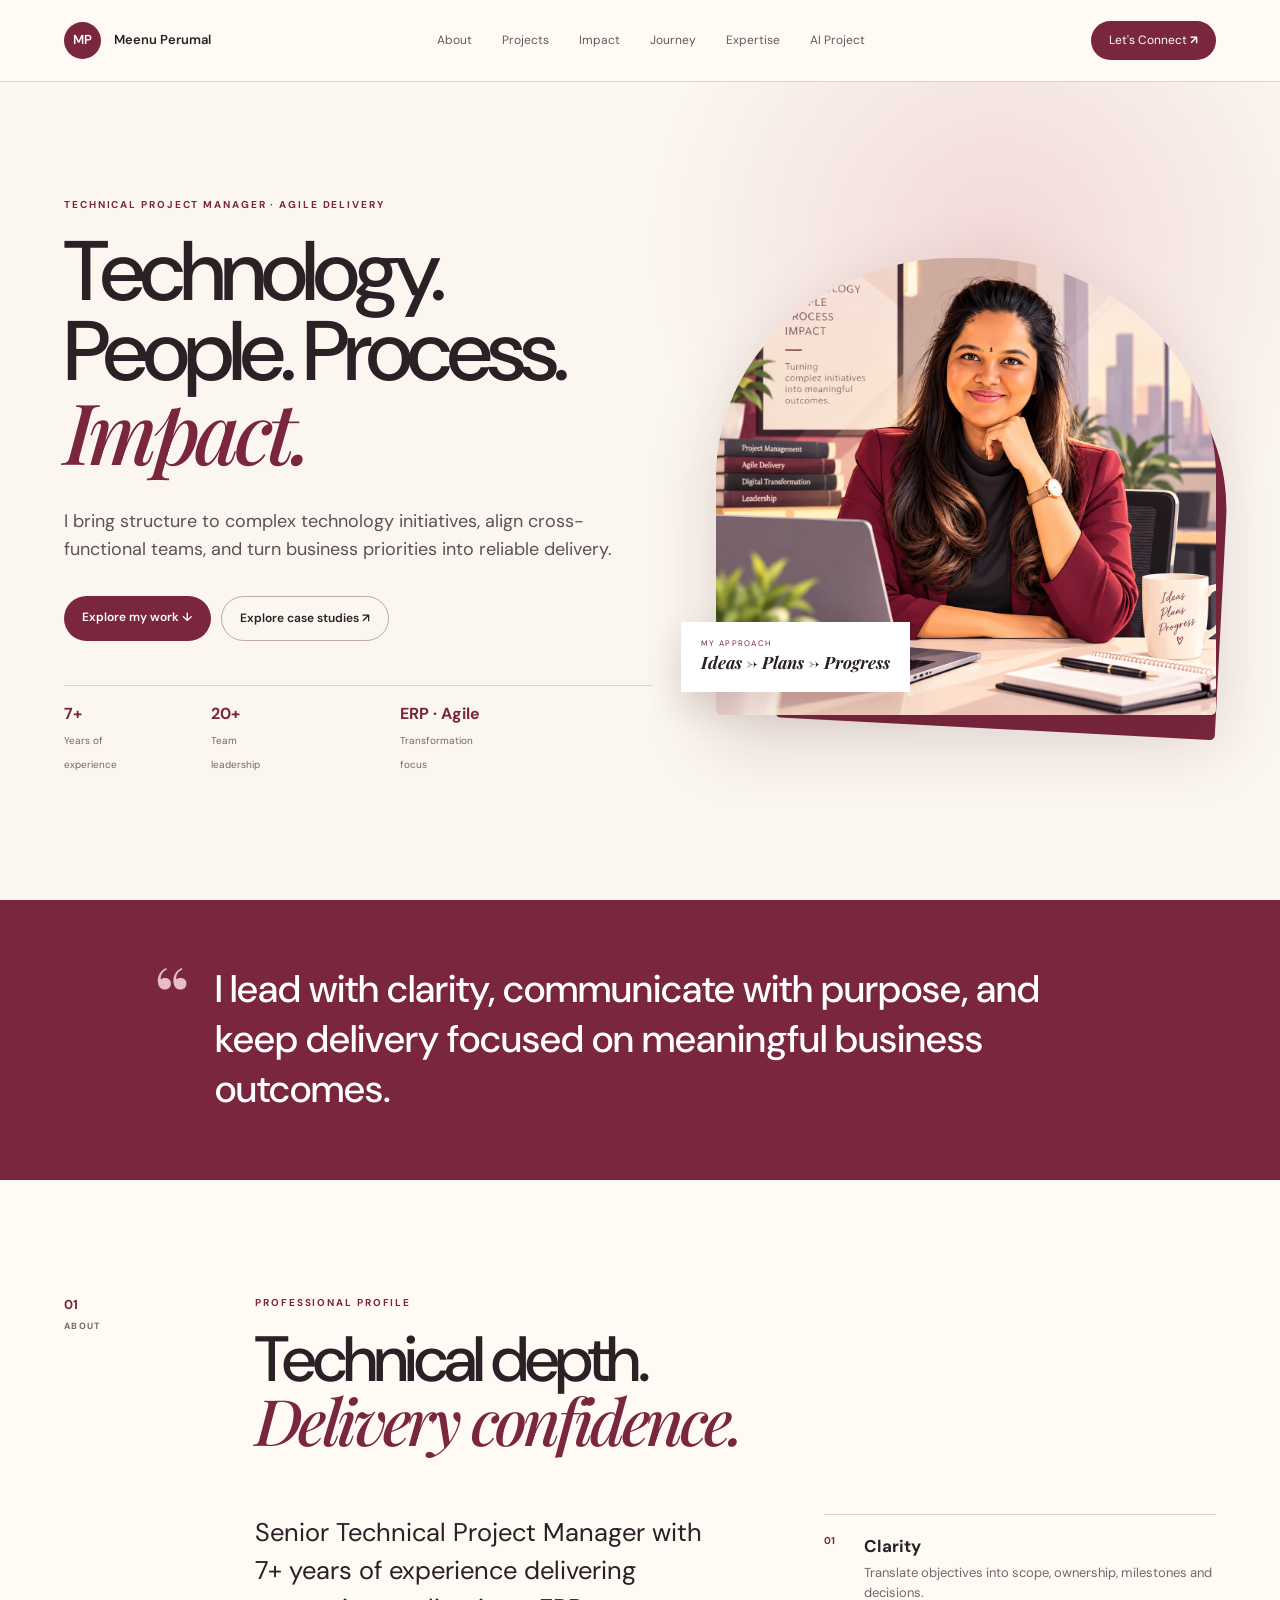
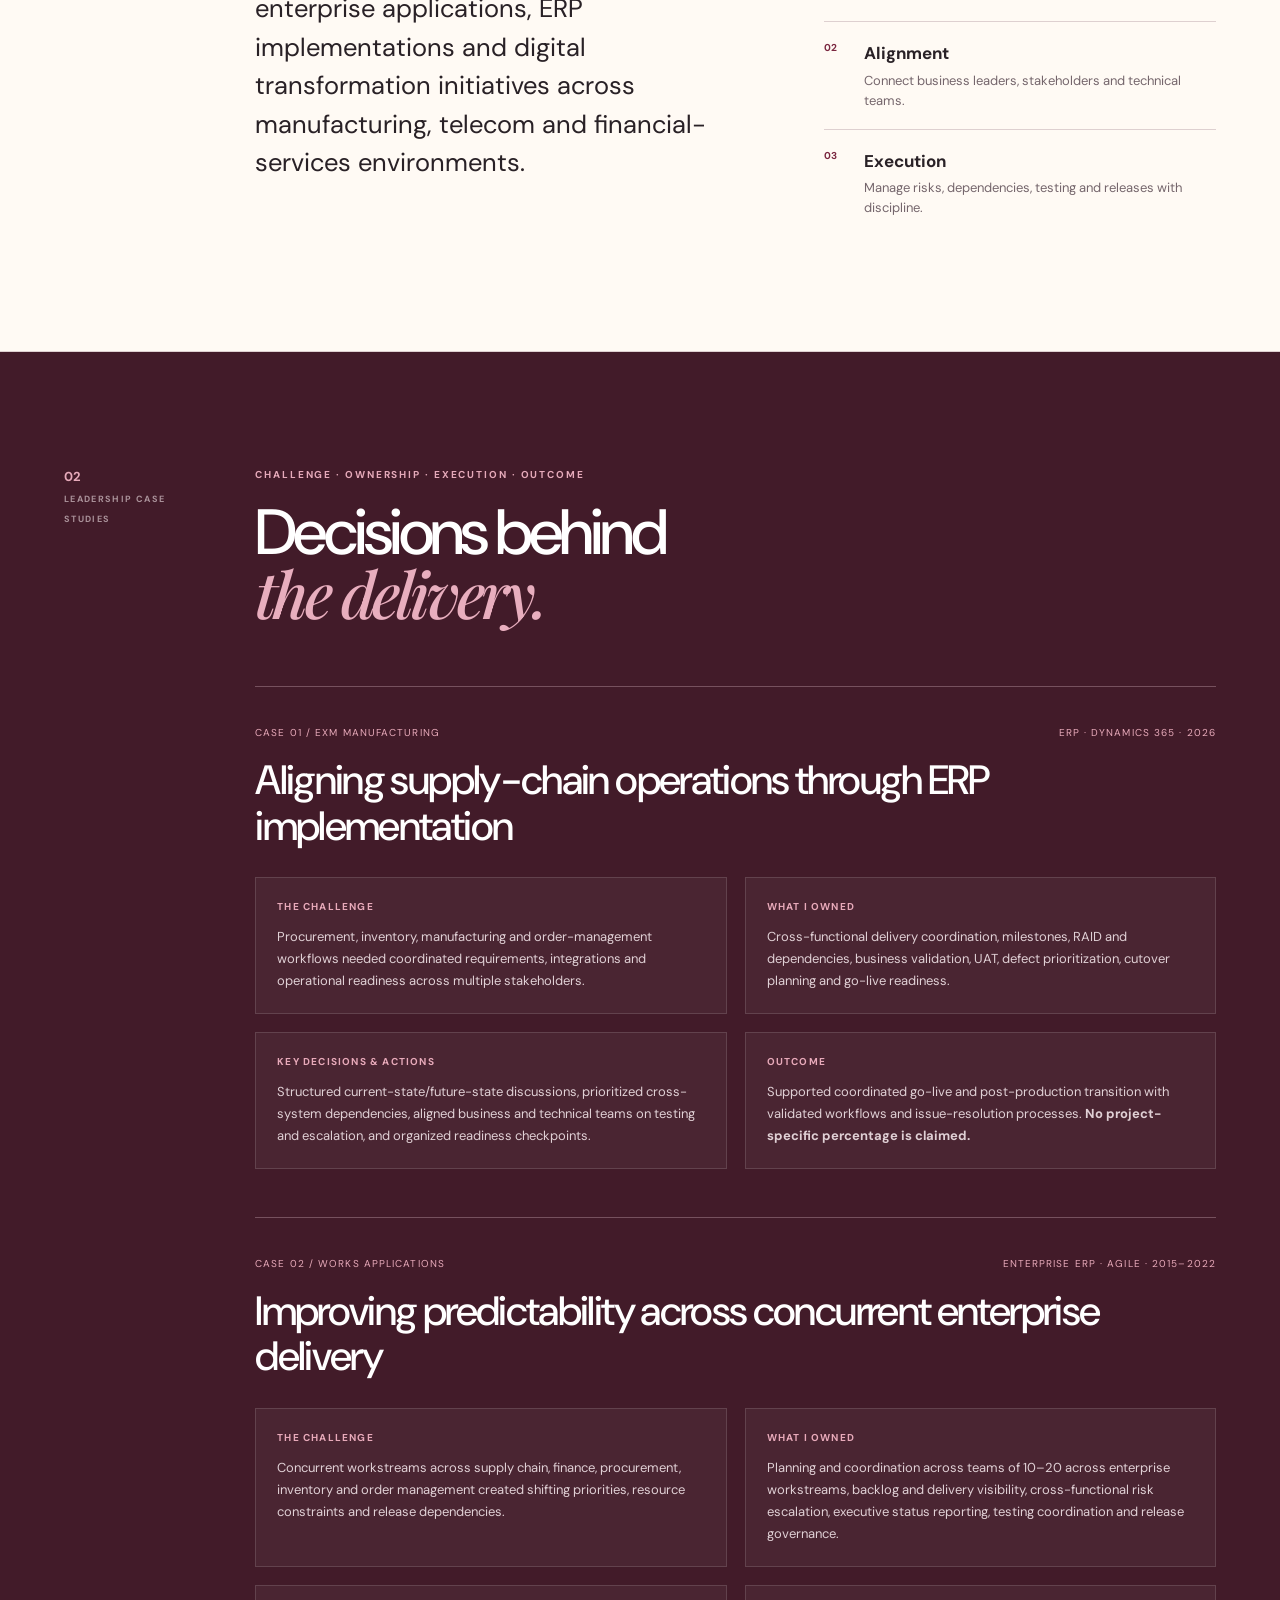
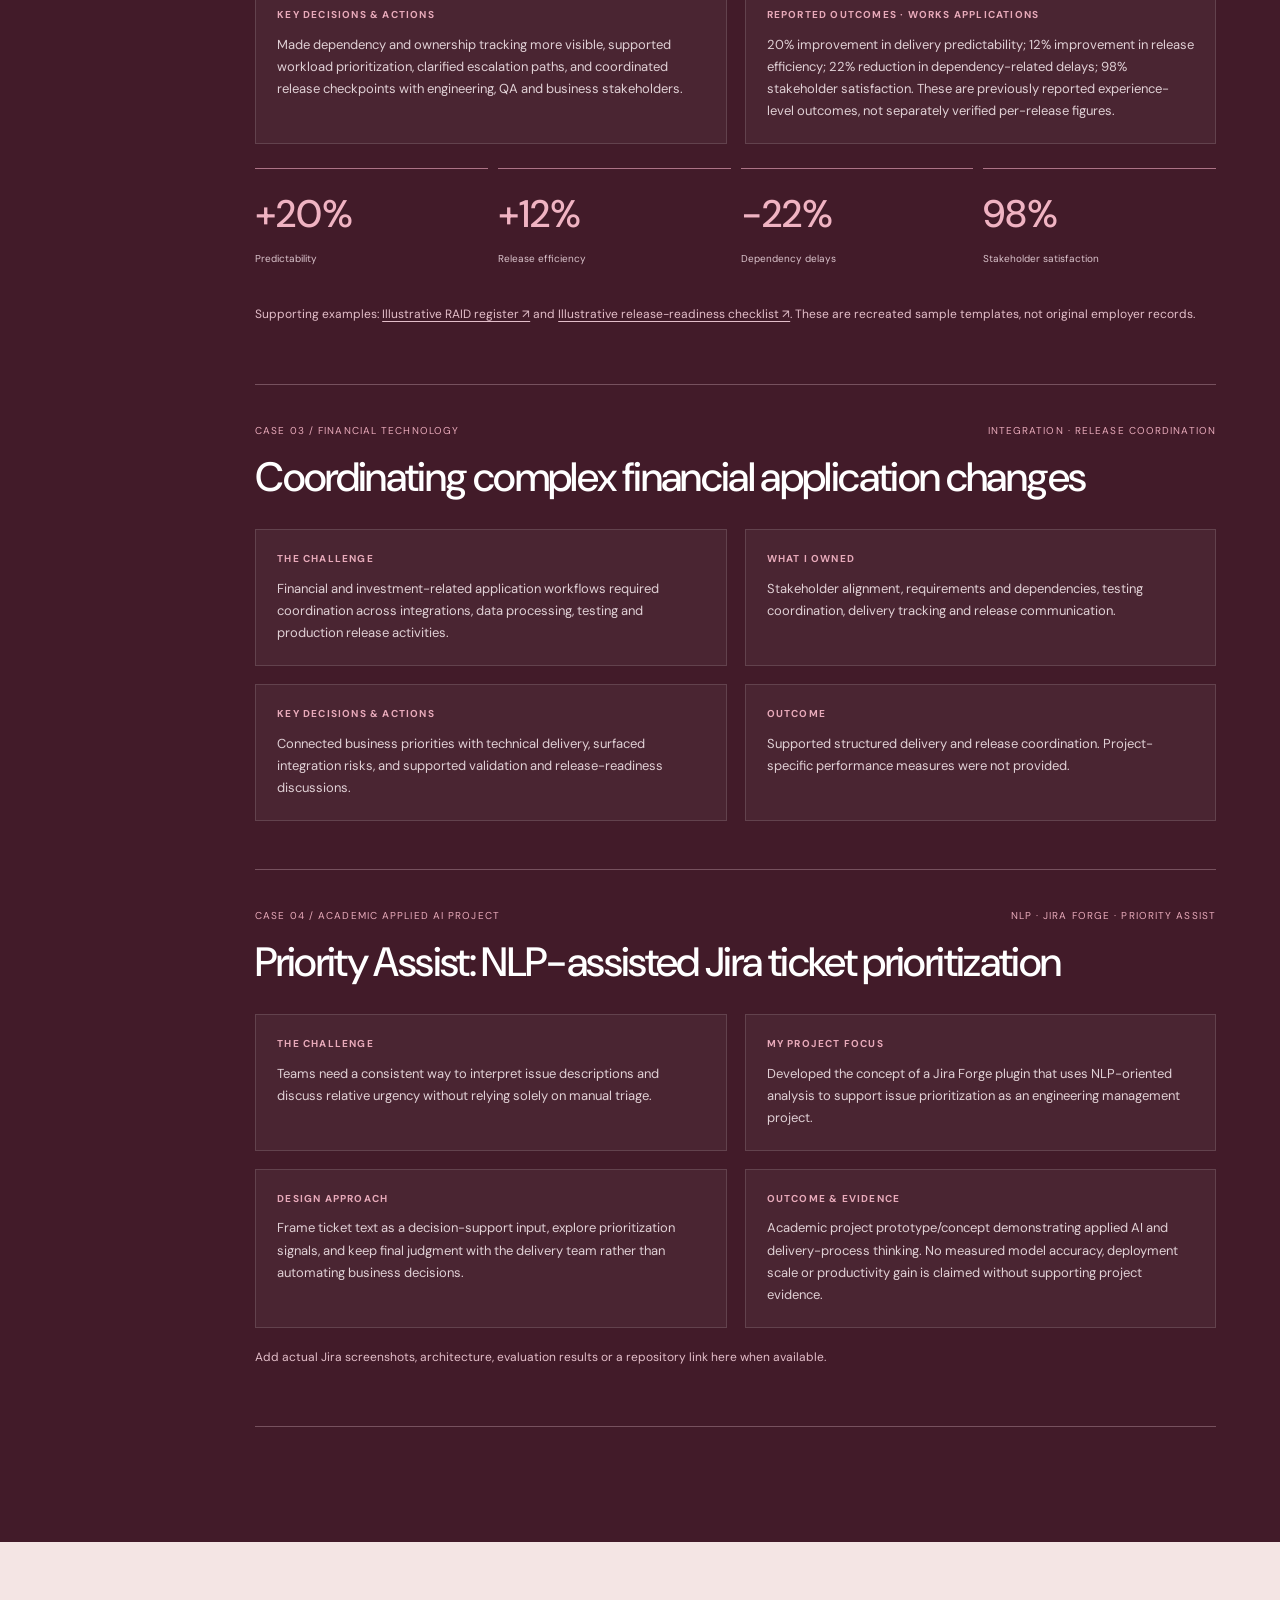
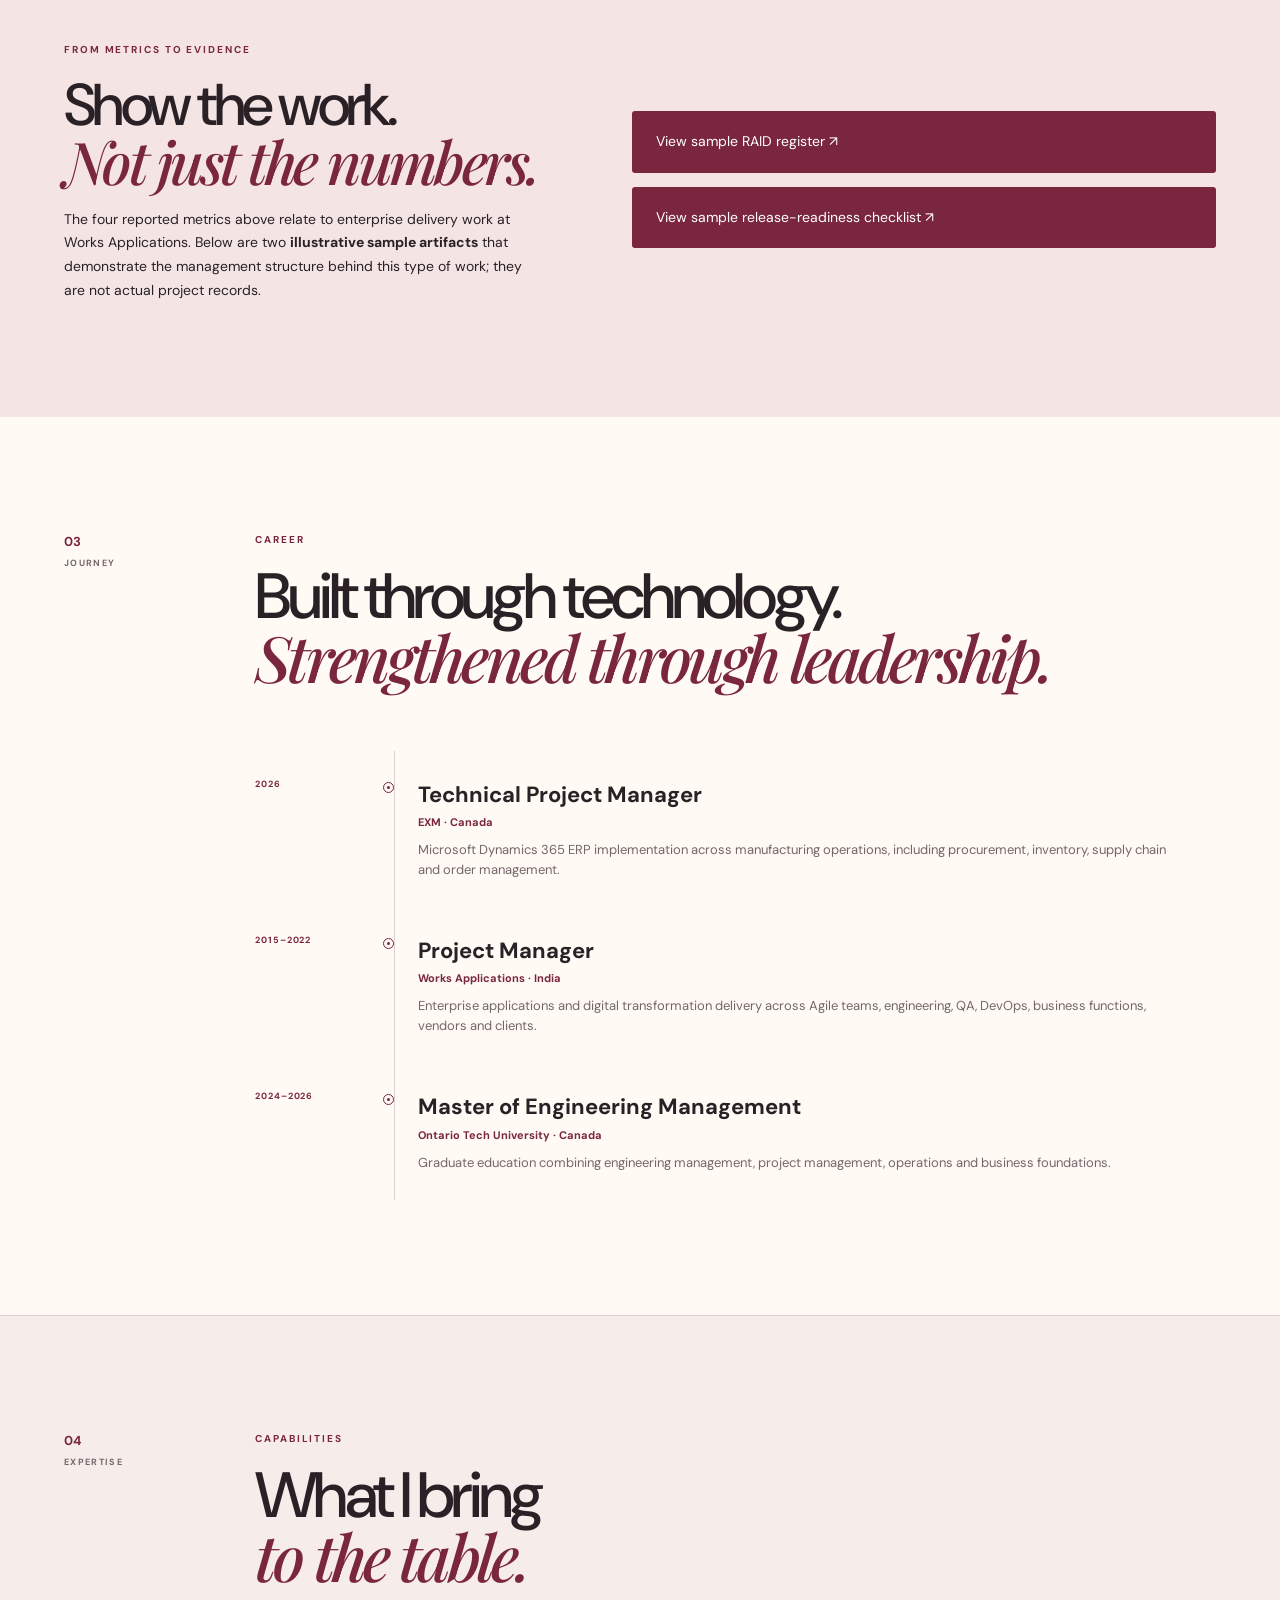
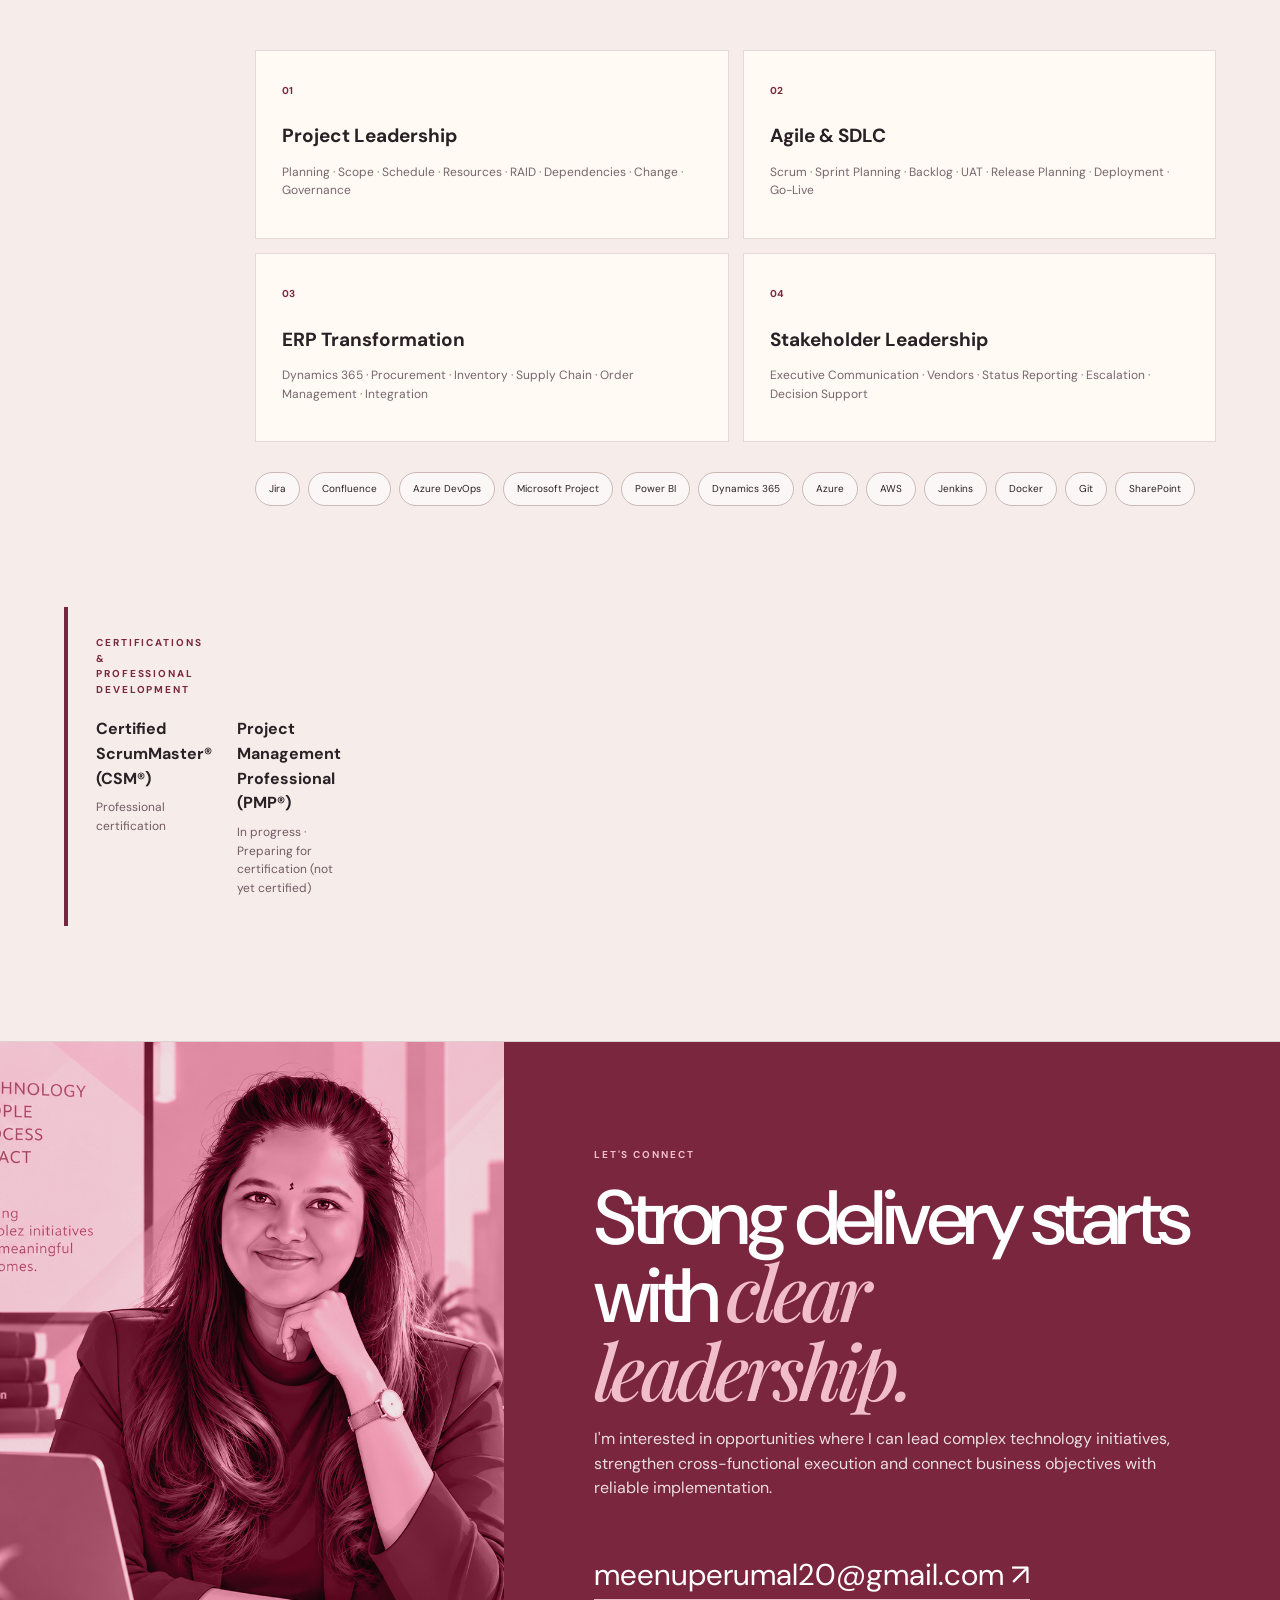
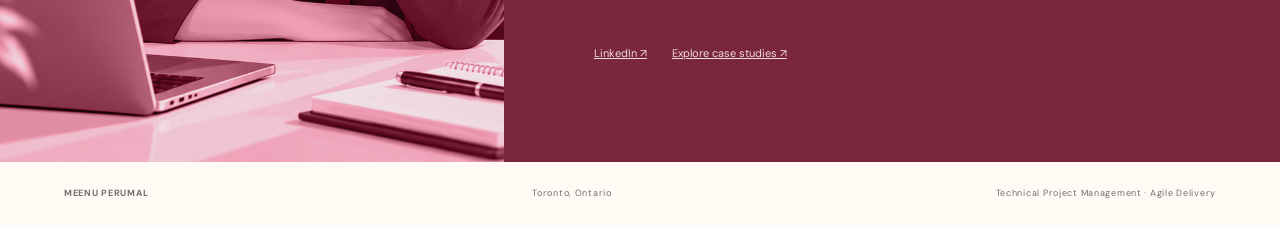
==== commit a07a6be6: "Add files via upload" ====
--- a/index.html
+++ b/index.html
@@ -17,8 +17,8 @@
 <p class="eyebrow">TECHNICAL PROJECT MANAGER · AGILE DELIVERY</p>
 <h1>Technology.<br/>People. Process.<br/><em>Impact.</em></h1>
 <p class="intro">I bring structure to complex technology initiatives, align cross-functional teams, and turn business priorities into reliable delivery.</p>
-<div class="buttons"><a class="btn solid" href="#work">Explore my work <span>↓</span></a><a class="btn outline" href="Meenu_Perumal_Professional_Portfolio.pdf" target="_blank">Portfolio PDF ↗</a></div>
-<div class="mini-stats"><div><b>10+</b><span>Years of<br/>experience</span></div><div><b>10–20</b><span>Team<br/>leadership</span></div><div><b>ERP · Agile</b><span>Transformation<br/>focus</span></div></div>
+<div class="buttons"><a class="btn solid" href="#work">Explore my work <span>↓</span></a><a class="btn outline" href="#work" target="_blank">Explore case studies ↗</a></div>
+<div class="mini-stats"><div><b>7+</b><span>Years of<br/>experience</span></div><div><b>20+</b><span>Team<br/>leadership</span></div><div><b>ERP · Agile</b><span>Transformation<br/>focus</span></div></div>
 </div>
 <div class="hero-art reveal">
 <div class="art-back"></div><img alt="Illustrated professional portrait of Meenu Perumal" src="meenu-cartoon-portrait.png"/>
@@ -31,13 +31,13 @@
 <div class="content reveal">
 <p class="eyebrow">PROFESSIONAL PROFILE</p>
 <h2>Technical depth.<br/><em>Delivery confidence.</em></h2>
-<div class="about-grid"><p class="big">Senior Technical Project Manager with 10+ years of experience delivering enterprise applications, ERP implementations and digital transformation initiatives across manufacturing, telecom and financial-services environments.</p>
+<div class="about-grid"><p class="big">Senior Technical Project Manager with 7+ years of experience delivering enterprise applications, ERP implementations and digital transformation initiatives across manufacturing, telecom and financial-services environments.</p>
 <div class="values"><article><b>01</b><div><h3>Clarity</h3><p>Translate objectives into scope, ownership, milestones and decisions.</p></div></article><article><b>02</b><div><h3>Alignment</h3><p>Connect business leaders, stakeholders and technical teams.</p></div></article><article><b>03</b><div><h3>Execution</h3><p>Manage risks, dependencies, testing and releases with discipline.</p></div></article></div></div>
 </div></section>
 <section class="section wine" id="work"><div class="side-label reveal">02<br/><span>LEADERSHIP CASE STUDIES</span></div><div class="content reveal"><p class="eyebrow">CHALLENGE · OWNERSHIP · EXECUTION · OUTCOME</p><h2>Decisions behind<br/><em>the delivery.</em></h2>
 <div class="lead-cases">
 <article class="lead-case"><div class="case-head"><span>CASE 01 / EXM MANUFACTURING</span><span>ERP · DYNAMICS 365 · 2026</span></div><h3>Aligning supply-chain operations through ERP implementation</h3><div class="case-grid"><div><h4>THE CHALLENGE</h4><p>Procurement, inventory, manufacturing and order-management workflows needed coordinated requirements, integrations and operational readiness across multiple stakeholders.</p></div><div><h4>WHAT I OWNED</h4><p>Cross-functional delivery coordination, milestones, RAID and dependencies, business validation, UAT, defect prioritization, cutover planning and go-live readiness.</p></div><div><h4>KEY DECISIONS &amp; ACTIONS</h4><p>Structured current-state/future-state discussions, prioritized cross-system dependencies, aligned business and technical teams on testing and escalation, and organized readiness checkpoints.</p></div><div><h4>OUTCOME</h4><p>Supported coordinated go-live and post-production transition with validated workflows and issue-resolution processes. <strong>No project-specific percentage is claimed.</strong></p></div></div></article>
-<article class="lead-case"><div class="case-head"><span>CASE 02 / WORKS APPLICATIONS</span><span>ENTERPRISE ERP · AGILE · 2015–2022</span></div><h3>Improving predictability across concurrent enterprise delivery</h3><div class="case-grid"><div><h4>THE CHALLENGE</h4><p>Concurrent workstreams across supply chain, finance, procurement, inventory and order management created shifting priorities, resource constraints and release dependencies.</p></div><div><h4>WHAT I OWNED</h4><p>Planning and coordination across teams of 10–20, backlog and delivery visibility, cross-functional risk escalation, executive status reporting, testing coordination and release governance.</p></div><div><h4>KEY DECISIONS &amp; ACTIONS</h4><p>Made dependency and ownership tracking more visible, supported workload prioritization, clarified escalation paths, and coordinated release checkpoints with engineering, QA and business stakeholders.</p></div><div><h4>REPORTED OUTCOMES</h4><p>20% improvement in delivery predictability; 12% improvement in release efficiency; 22% reduction in dependency-related delays; 98% stakeholder satisfaction. These are previously reported experience-level outcomes, not separately verified per-release figures.</p></div></div><div class="metric-strip"><div><strong>+20%</strong><small>Predictability</small></div><div><strong>+12%</strong><small>Release efficiency</small></div><div><strong>−22%</strong><small>Dependency delays</small></div><div><strong>98%</strong><small>Stakeholder satisfaction</small></div></div></article>
+<article class="lead-case"><div class="case-head"><span>CASE 02 / WORKS APPLICATIONS</span><span>ENTERPRISE ERP · AGILE · 2015–2022</span></div><h3>Improving predictability across concurrent enterprise delivery</h3><div class="case-grid"><div><h4>THE CHALLENGE</h4><p>Concurrent workstreams across supply chain, finance, procurement, inventory and order management created shifting priorities, resource constraints and release dependencies.</p></div><div><h4>WHAT I OWNED</h4><p>Planning and coordination across teams of 10–20 across enterprise workstreams, backlog and delivery visibility, cross-functional risk escalation, executive status reporting, testing coordination and release governance.</p></div><div><h4>KEY DECISIONS &amp; ACTIONS</h4><p>Made dependency and ownership tracking more visible, supported workload prioritization, clarified escalation paths, and coordinated release checkpoints with engineering, QA and business stakeholders.</p></div><div><h4>REPORTED OUTCOMES · WORKS APPLICATIONS</h4><p>20% improvement in delivery predictability; 12% improvement in release efficiency; 22% reduction in dependency-related delays; 98% stakeholder satisfaction. These are previously reported experience-level outcomes, not separately verified per-release figures.</p></div></div><div class="metric-strip"><div><strong>+20%</strong><small>Predictability</small></div><div><strong>+12%</strong><small>Release efficiency</small></div><div><strong>−22%</strong><small>Dependency delays</small></div><div><strong>98%</strong><small>Stakeholder satisfaction</small></div></div><p class="artifact-note">Supporting examples: <a href="sample-raid-register.html" target="_blank">Illustrative RAID register ↗</a> and <a href="sample-release-readiness.html" target="_blank">Illustrative release-readiness checklist ↗</a>. These are recreated sample templates, not original employer records.</p></article>
 <article class="lead-case"><div class="case-head"><span>CASE 03 / FINANCIAL TECHNOLOGY</span><span>INTEGRATION · RELEASE COORDINATION</span></div><h3>Coordinating complex financial application changes</h3><div class="case-grid"><div><h4>THE CHALLENGE</h4><p>Financial and investment-related application workflows required coordination across integrations, data processing, testing and production release activities.</p></div><div><h4>WHAT I OWNED</h4><p>Stakeholder alignment, requirements and dependencies, testing coordination, delivery tracking and release communication.</p></div><div><h4>KEY DECISIONS &amp; ACTIONS</h4><p>Connected business priorities with technical delivery, surfaced integration risks, and supported validation and release-readiness discussions.</p></div><div><h4>OUTCOME</h4><p>Supported structured delivery and release coordination. Project-specific performance measures were not provided.</p></div></div></article>
 <article class="lead-case nlp-case" id="nlp"><div class="case-head"><span>CASE 04 / ACADEMIC APPLIED AI PROJECT</span><span>NLP · JIRA FORGE · PRIORITY ASSIST</span></div><h3>Priority Assist: NLP-assisted Jira ticket prioritization</h3><div class="case-grid"><div><h4>THE CHALLENGE</h4><p>Teams need a consistent way to interpret issue descriptions and discuss relative urgency without relying solely on manual triage.</p></div><div><h4>MY PROJECT FOCUS</h4><p>Developed the concept of a Jira Forge plugin that uses NLP-oriented analysis to support issue prioritization as an engineering management project.</p></div><div><h4>DESIGN APPROACH</h4><p>Frame ticket text as a decision-support input, explore prioritization signals, and keep final judgment with the delivery team rather than automating business decisions.</p></div><div><h4>OUTCOME &amp; EVIDENCE</h4><p>Academic project prototype/concept demonstrating applied AI and delivery-process thinking. No measured model accuracy, deployment scale or productivity gain is claimed without supporting project evidence.</p></div></div><p class="artifact-note">Add actual Jira screenshots, architecture, evaluation results or a repository link here when available.</p></article>
 </div></div></section>
@@ -55,10 +55,10 @@
 <div class="content reveal"><p class="eyebrow">CAPABILITIES</p><h2>What I bring<br/><em>to the table.</em></h2>
 <div class="cap-grid"><article><b>01</b><h3>Project Leadership</h3><p>Planning · Scope · Schedule · Resources · RAID · Dependencies · Change · Governance</p></article><article><b>02</b><h3>Agile &amp; SDLC</h3><p>Scrum · Sprint Planning · Backlog · UAT · Release Planning · Deployment · Go-Live</p></article><article><b>03</b><h3>ERP Transformation</h3><p>Dynamics 365 · Procurement · Inventory · Supply Chain · Order Management · Integration</p></article><article><b>04</b><h3>Stakeholder Leadership</h3><p>Executive Communication · Vendors · Status Reporting · Escalation · Decision Support</p></article></div>
 <div class="tools"><span>Jira</span><span>Confluence</span><span>Azure DevOps</span><span>Microsoft Project</span><span>Power BI</span><span>Dynamics 365</span><span>Azure</span><span>AWS</span><span>Jenkins</span><span>Docker</span><span>Git</span><span>SharePoint</span></div>
-</div></section>
+</div><div class="credentials-panel"><p class="eyebrow">CERTIFICATIONS &amp; PROFESSIONAL DEVELOPMENT</p><div class="credential-row"><div><strong>Certified ScrumMaster® (CSM®)</strong><span>Professional certification</span></div><div><strong>Project Management Professional (PMP®)</strong><span>In progress · Preparing for certification (not yet certified)</span></div></div></div></section>
 <section class="contact" id="contact">
 <div class="contact-art reveal"><img alt="" src="meenu-cartoon-portrait.png"/></div>
-<div class="contact-copy reveal"><p class="eyebrow">LET'S CONNECT</p><h2>Strong delivery starts<br/>with <em>clear leadership.</em></h2><p>I'm interested in opportunities where I can lead complex technology initiatives, strengthen cross-functional execution and connect business objectives with reliable implementation.</p><a class="email" href="mailto:meenuperumal20@gmail.com">meenuperumal20@gmail.com ↗</a><div class="social"><a href="https://linkedin.com/in/meenuperumal/" target="_blank">LinkedIn ↗</a><a href="Meenu_Perumal_Professional_Portfolio.pdf" target="_blank">Portfolio PDF ↗</a></div></div>
+<div class="contact-copy reveal"><p class="eyebrow">LET'S CONNECT</p><h2>Strong delivery starts<br/>with <em>clear leadership.</em></h2><p>I'm interested in opportunities where I can lead complex technology initiatives, strengthen cross-functional execution and connect business objectives with reliable implementation.</p><a class="email" href="mailto:meenuperumal20@gmail.com">meenuperumal20@gmail.com ↗</a><div class="social"><a href="https://linkedin.com/in/meenuperumal/" target="_blank">LinkedIn ↗</a><a href="#work" target="_blank">Explore case studies ↗</a></div></div>
 </section>
 </main>
 <footer><b>MEENU PERUMAL</b><span>Toronto, Ontario</span><span>Technical Project Management · Agile Delivery</span></footer>
--- a/styles.css
+++ b/styles.css
@@ -3,3 +3,5 @@
 @media(max-width:850px){header nav{display:none}.hero{grid-template-columns:1fr}.hero-art{justify-self:center;margin-top:20px;max-width:480px}.section{grid-template-columns:1fr}.about-grid,.impact,.contact{grid-template-columns:1fr}.contact-art{max-height:500px}.project-meta,.cap-grid{grid-template-columns:1fr}.mini-stats{grid-template-columns:1fr 1fr}.metrics{grid-template-columns:1fr 1fr}footer{flex-direction:column;gap:5px}}@media(max-width:500px){.hero h1{font-size:49px}.metrics,.mini-stats{grid-template-columns:1fr}.timeline:before{display:none}.timeline article{grid-template-columns:1fr}.timeline i{display:none}.floating-card{left:2%}.section{padding-top:80px;padding-bottom:80px}}
 /* Leadership case-study upgrade */
 .lead-case{border-top:1px solid #76515e;padding:38px 0 48px}.lead-case:last-child{border-bottom:1px solid #76515e}.case-head{display:flex;justify-content:space-between;gap:20px;flex-wrap:wrap;color:#e8aaba;font-size:10px;letter-spacing:.11em}.lead-case h3{font-size:clamp(29px,3.2vw,46px);line-height:1.12;font-weight:500;letter-spacing:-.04em;margin:17px 0 28px;max-width:850px}.case-grid{display:grid;grid-template-columns:repeat(2,minmax(0,1fr));gap:18px}.case-grid>div{padding:21px;background:#ffffff0b;border:1px solid #ffffff22}.case-grid h4{color:#e8aaba;font-size:10px;letter-spacing:.12em;margin:0 0 11px}.case-grid p{color:#e0d0d5;font-size:13px;line-height:1.7;margin:0}.metric-strip{display:grid;grid-template-columns:repeat(4,1fr);margin-top:24px;gap:10px}.metric-strip>div{border-top:1px solid #ad7386;padding:16px 0}.metric-strip strong{display:block;font-size:clamp(25px,3vw,43px);font-weight:500;color:#f0b3c2}.metric-strip small{font-size:10px;color:#dbc4cc}.artifact-note{font-size:12px;color:#e3bec9;margin-top:20px}.evidence-intro{font-size:14px;max-width:620px;line-height:1.7}.artifact-links{display:grid;gap:14px;align-self:center}.artifact-links a{display:block;text-decoration:none;background:var(--wine);color:white;padding:20px 24px;font-size:14px;border-radius:3px}.artifact-links a:hover{opacity:.88}@media(max-width:700px){.case-grid,.metric-strip{grid-template-columns:1fr 1fr}}@media(max-width:460px){.case-grid{grid-template-columns:1fr}}
+
+.credentials-panel{margin-top:50px;padding:28px;background:#f6ece9;border-left:4px solid #77273f}.credential-row{display:grid;grid-template-columns:1fr 1fr;gap:25px}.credential-row strong,.credential-row span{display:block}.credential-row strong{font-size:16px;margin-bottom:7px}.credential-row span{font-size:12px;color:#725b64}.artifact-note a{color:inherit;text-decoration:underline;text-underline-offset:3px}@media(max-width:650px){.credential-row{grid-template-columns:1fr}}
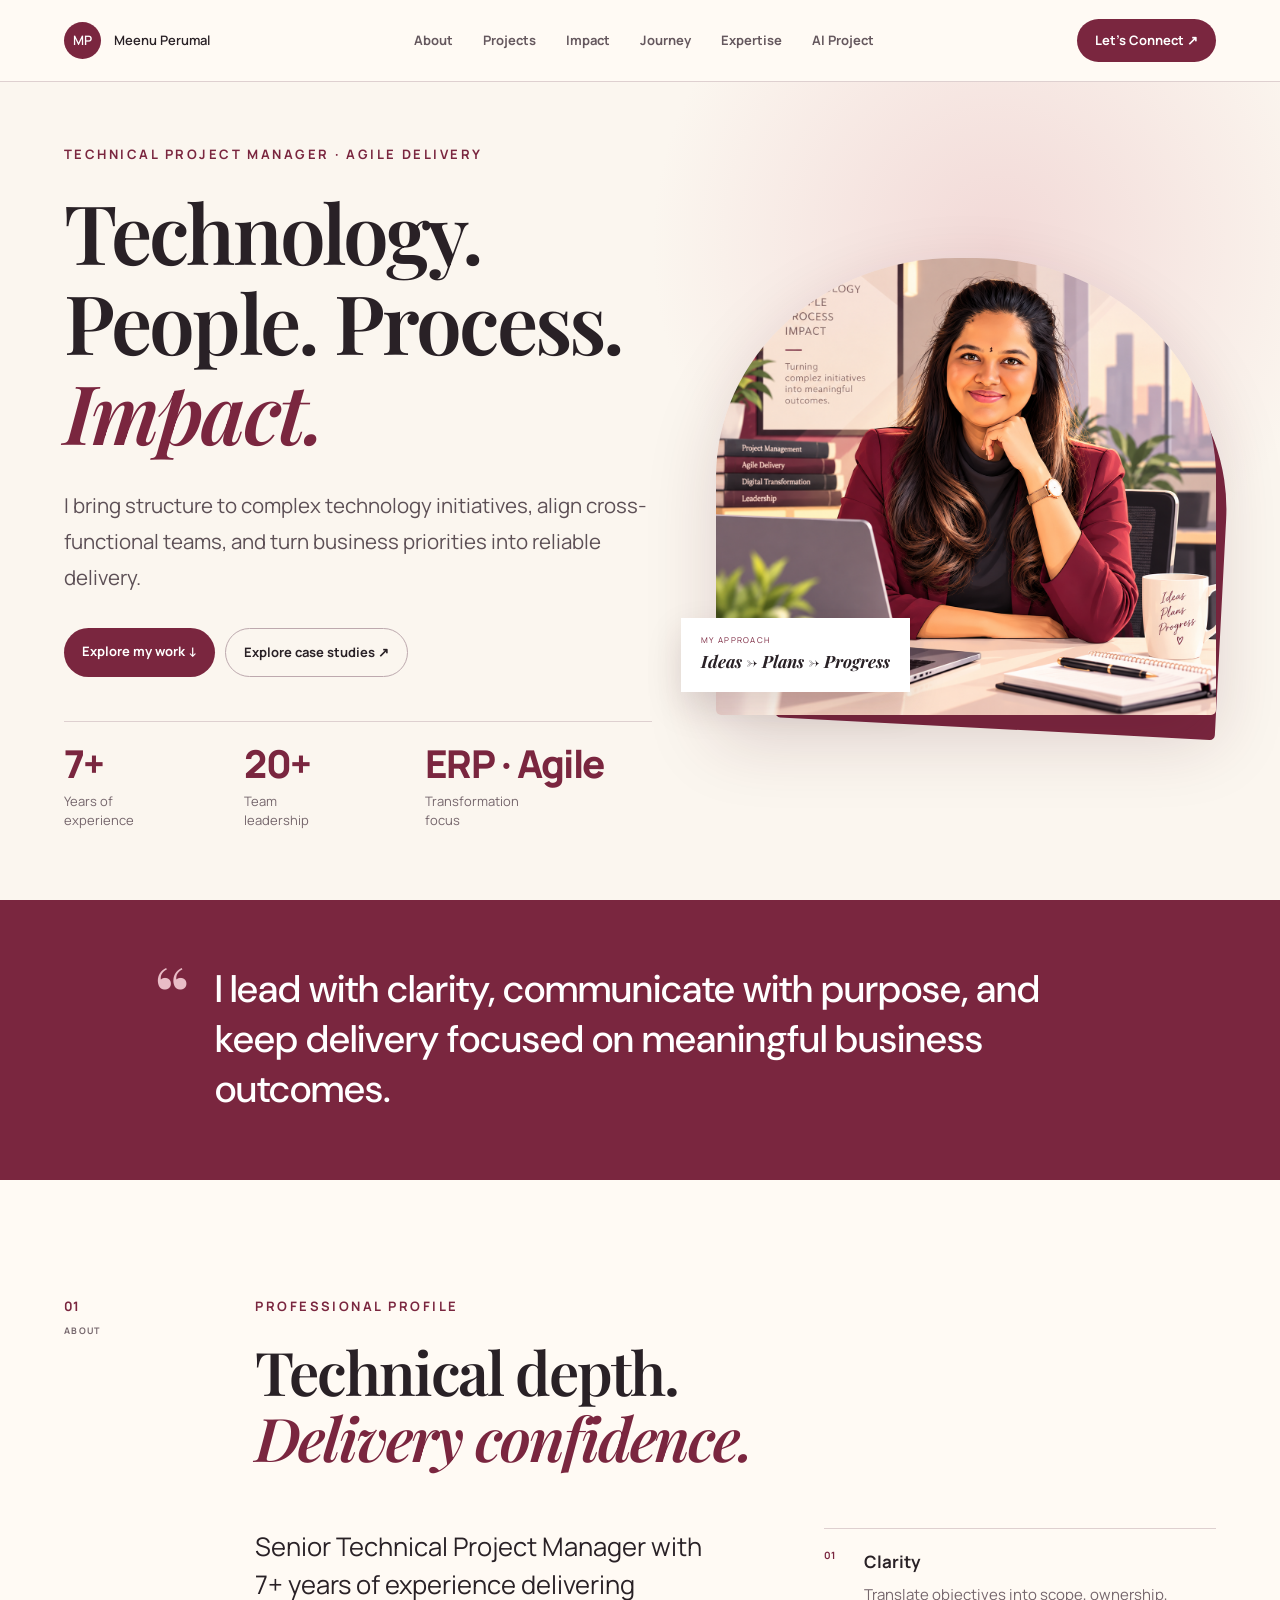
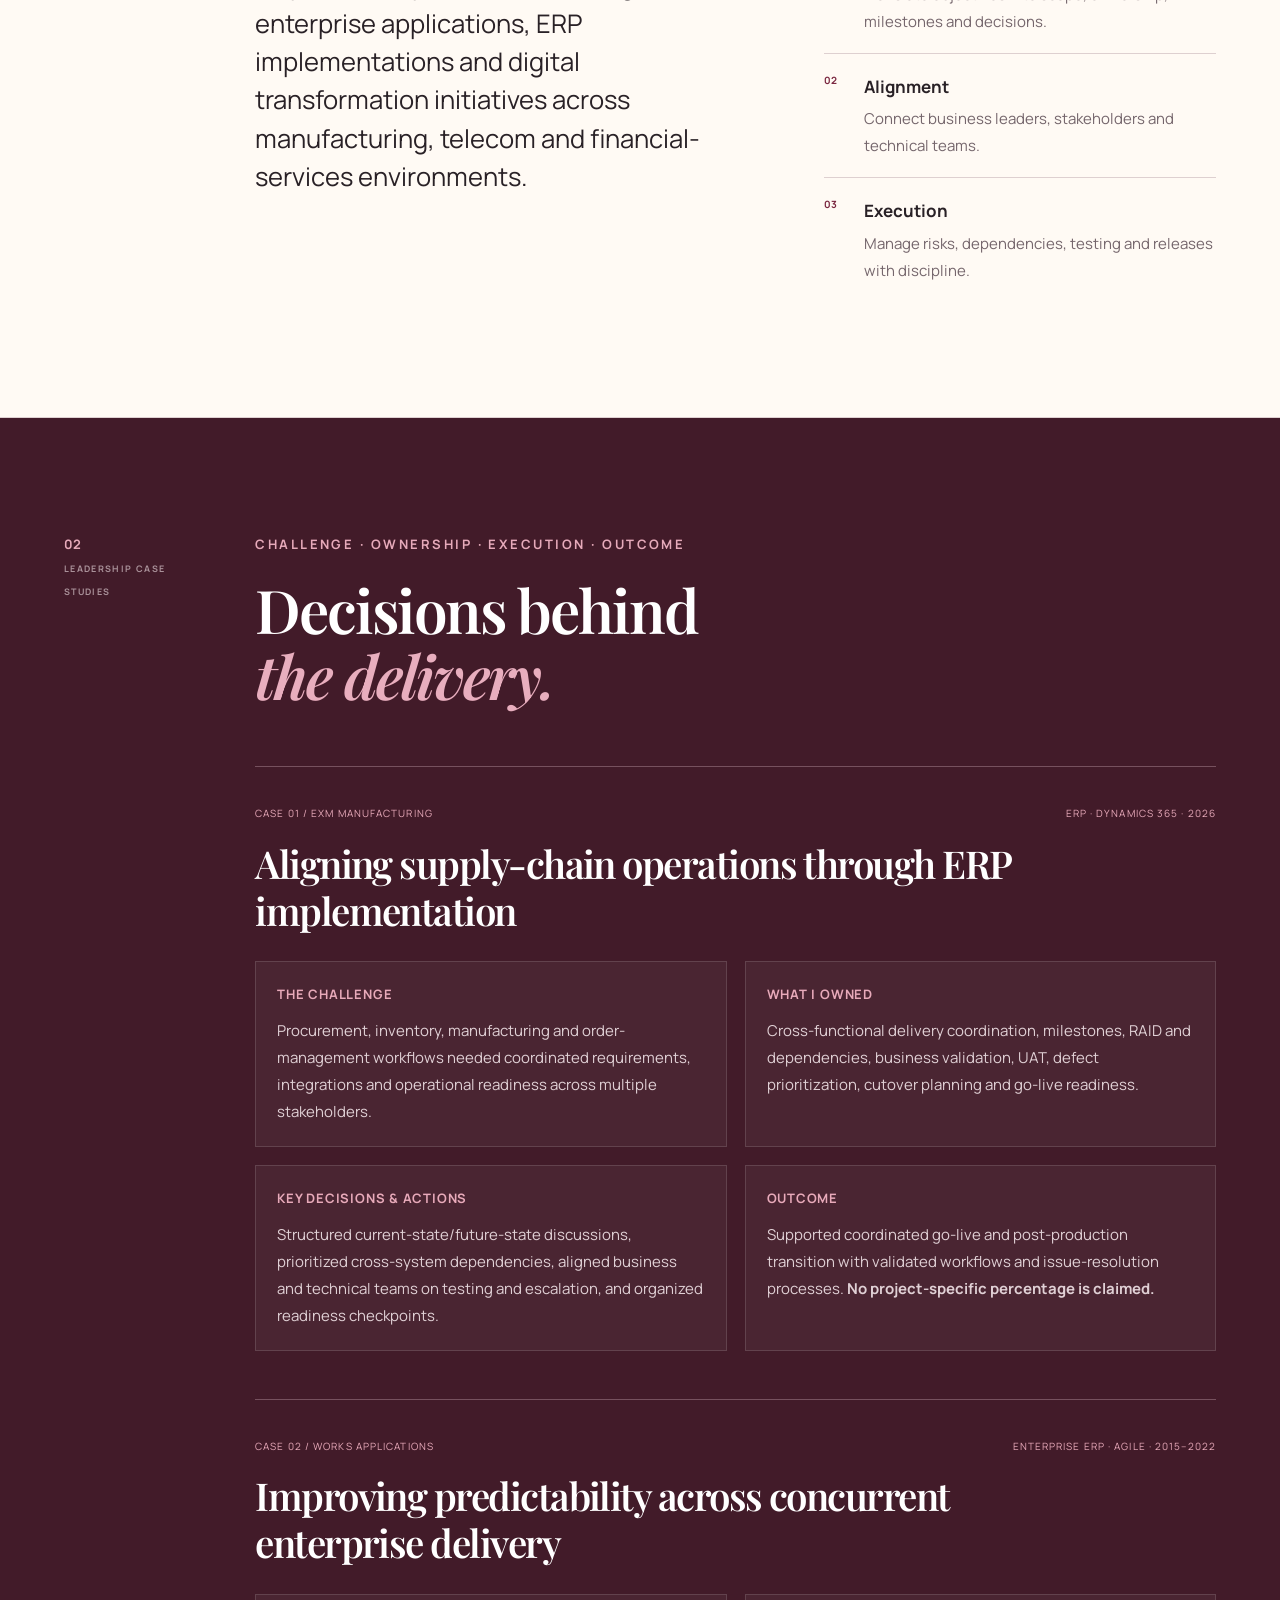
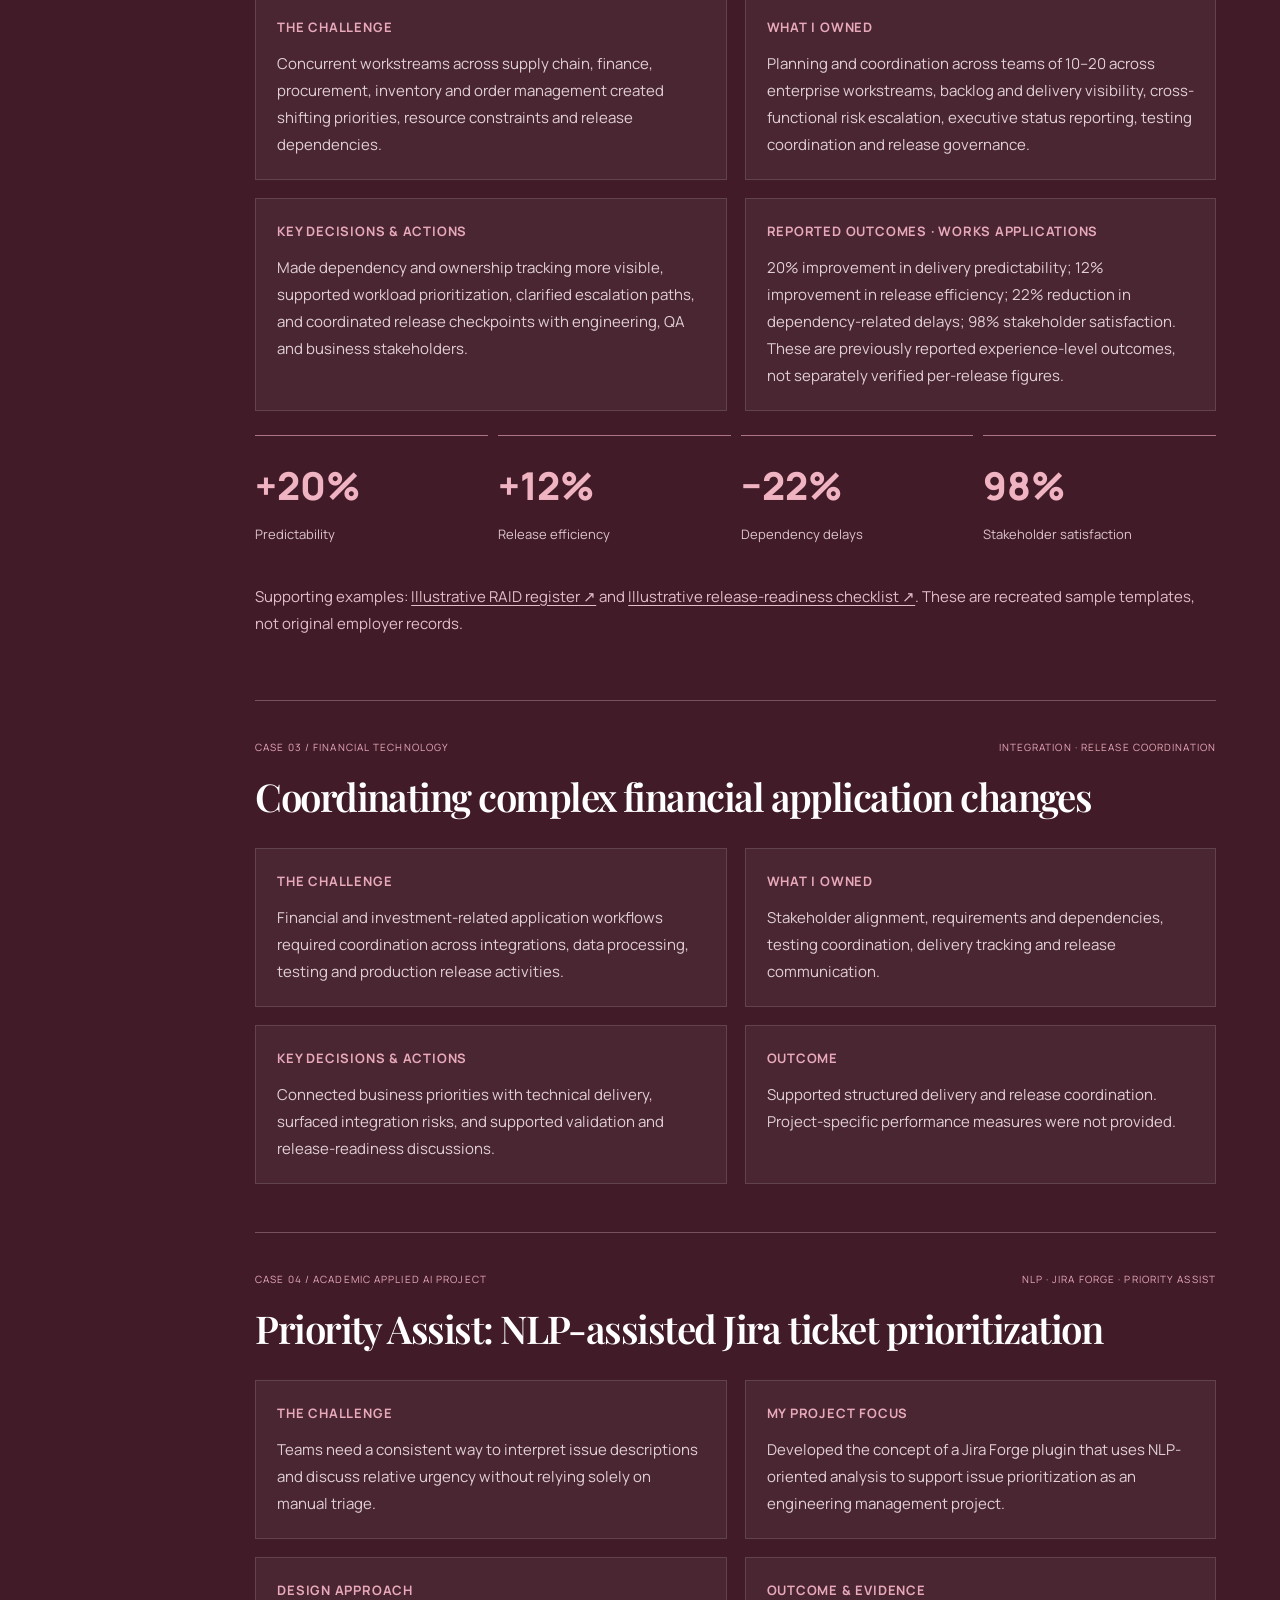
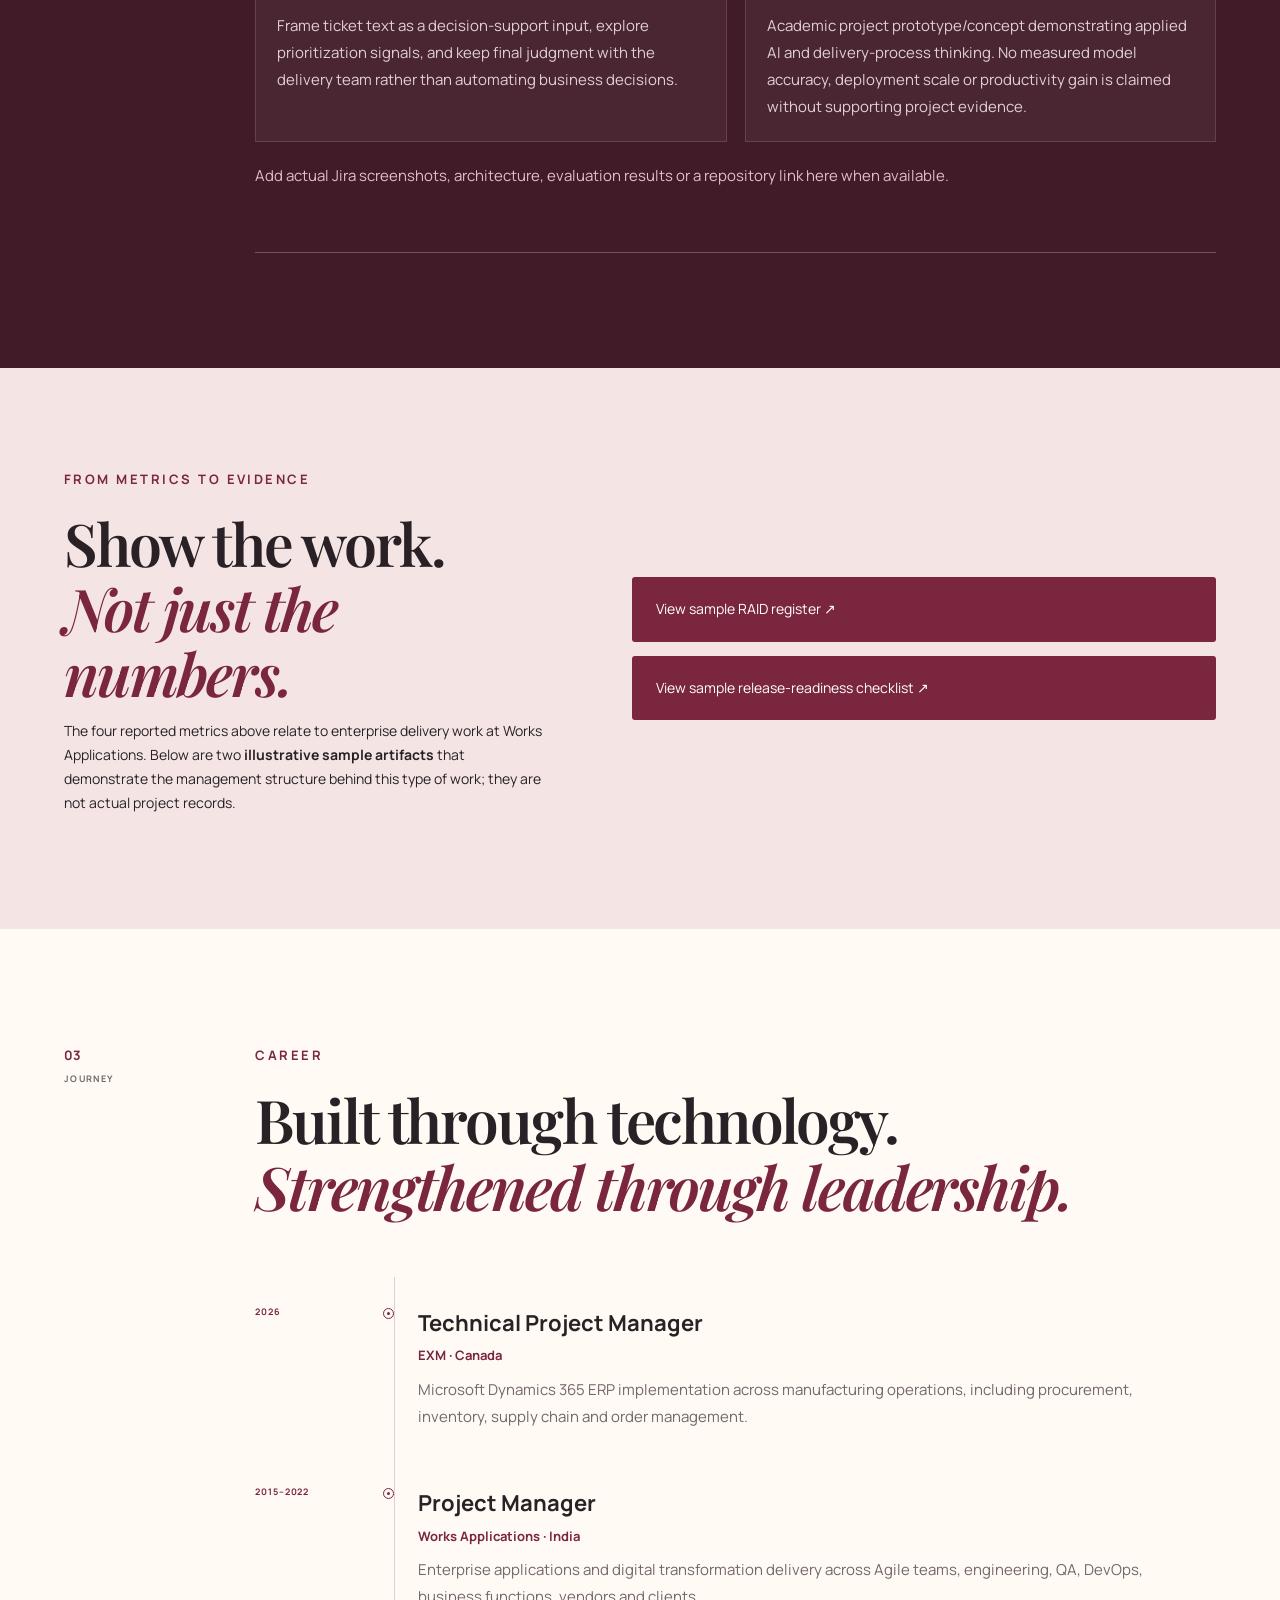
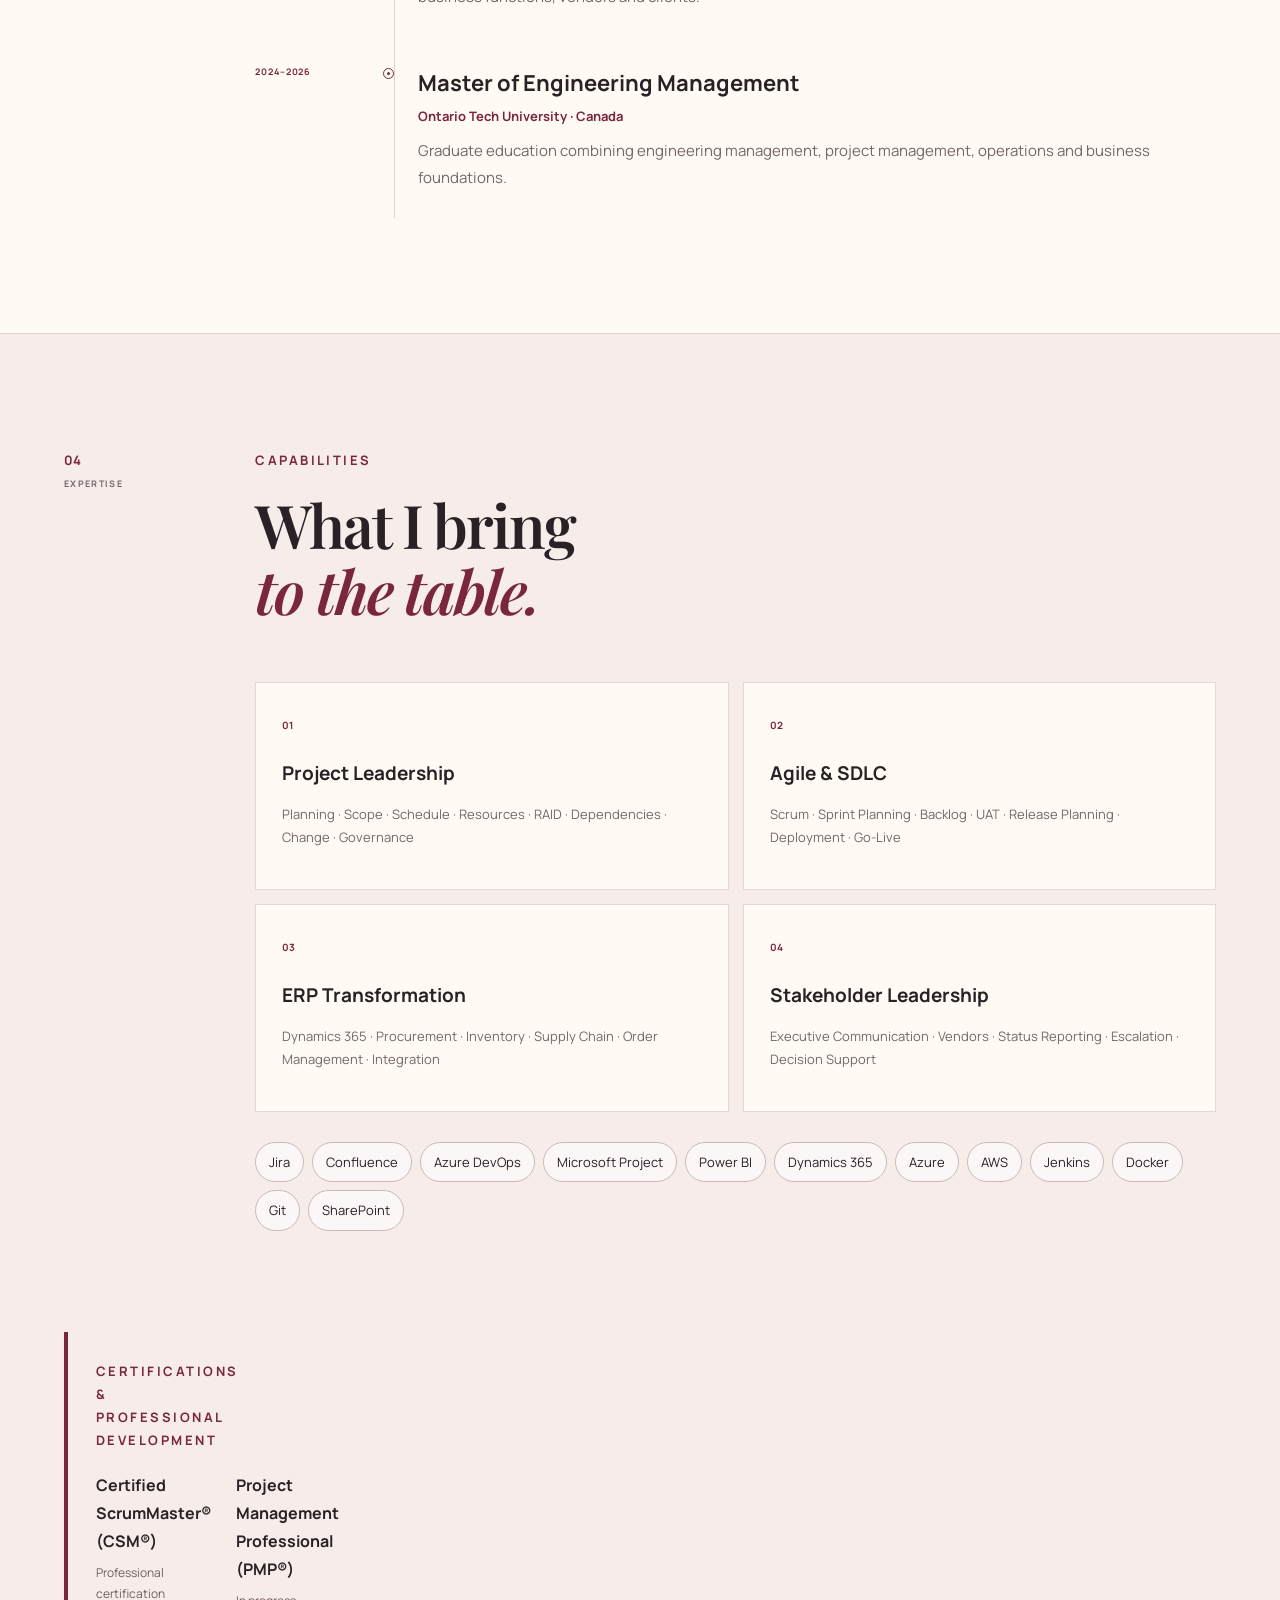
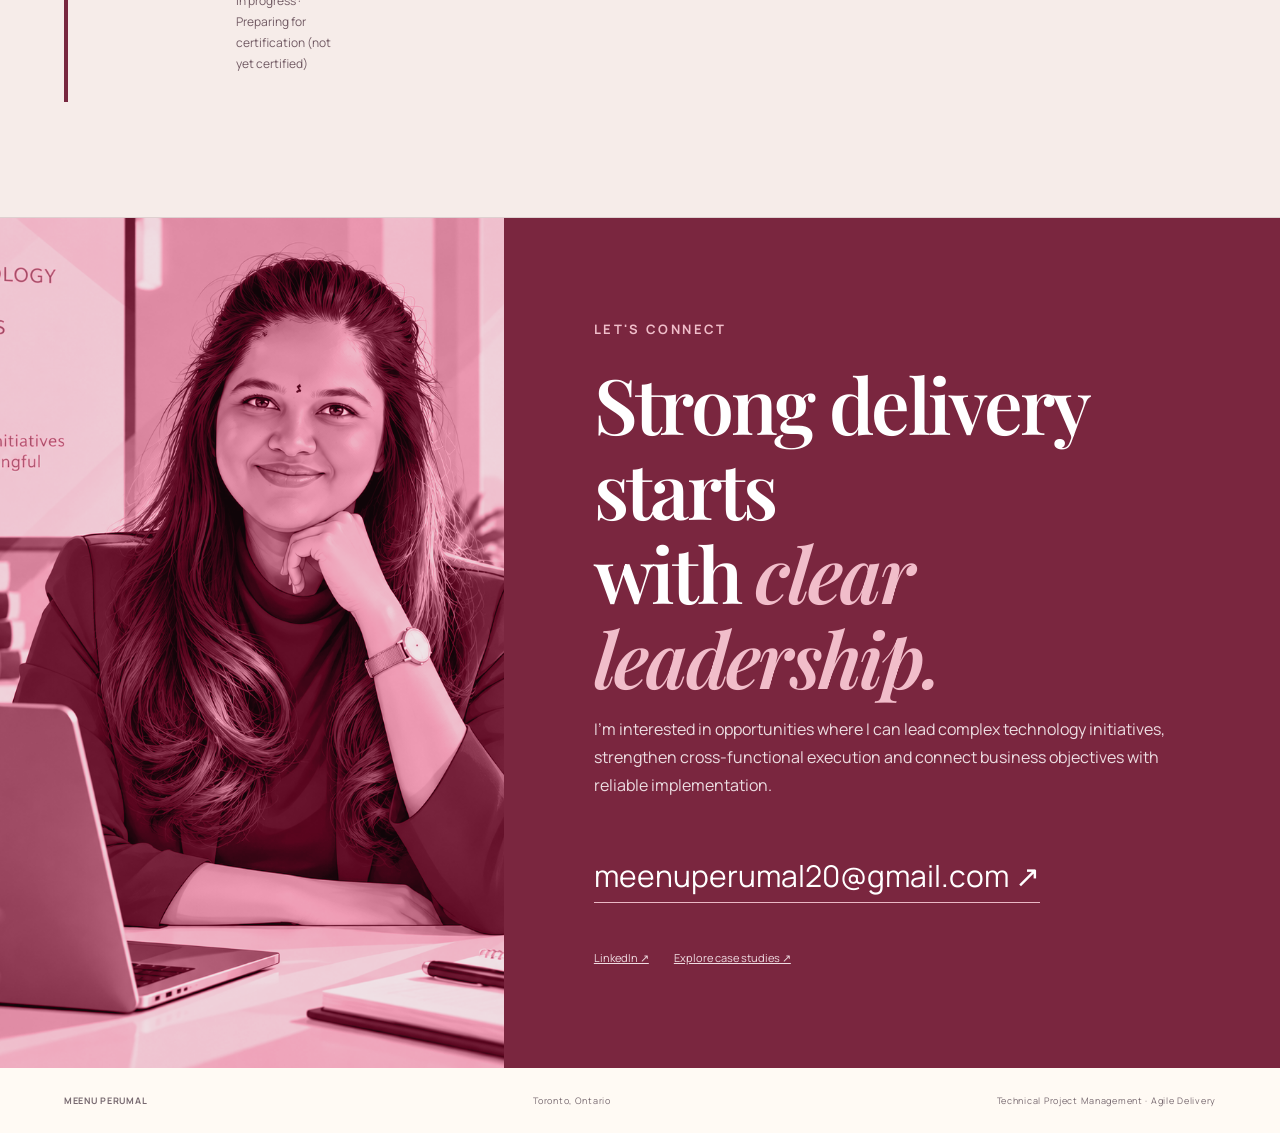
==== commit 39fb6671: "Add files via upload" ====
--- a/index.html
+++ b/index.html
@@ -4,7 +4,7 @@
 <meta charset="utf-8"/><meta content="width=device-width,initial-scale=1" name="viewport"/>
 <meta content="Meenu Perumal — Technical Project Manager | Agile Delivery | ERP &amp; Digital Transformation" name="description"/>
 <title>Meenu Perumal | Technical Project Manager</title>
-<link href="styles.css" rel="stylesheet"/>
+<link rel="preconnect" href="https://fonts.googleapis.com"/><link rel="preconnect" href="https://fonts.gstatic.com" crossorigin/><link href="https://fonts.googleapis.com/css2?family=DM+Sans:wght@400;500;600;700&family=Manrope:wght@400;500;600;700;800&family=Playfair+Display:ital,wght@0,500;0,600;0,700;1,500;1,600&display=swap" rel="stylesheet"/><link href="styles.css" rel="stylesheet"/>
 </head><body>
 <header>
 <a class="logo" href="#home"><span>MP</span> Meenu Perumal</a>
--- a/styles.css
+++ b/styles.css
@@ -5,3 +5,26 @@
 .lead-case{border-top:1px solid #76515e;padding:38px 0 48px}.lead-case:last-child{border-bottom:1px solid #76515e}.case-head{display:flex;justify-content:space-between;gap:20px;flex-wrap:wrap;color:#e8aaba;font-size:10px;letter-spacing:.11em}.lead-case h3{font-size:clamp(29px,3.2vw,46px);line-height:1.12;font-weight:500;letter-spacing:-.04em;margin:17px 0 28px;max-width:850px}.case-grid{display:grid;grid-template-columns:repeat(2,minmax(0,1fr));gap:18px}.case-grid>div{padding:21px;background:#ffffff0b;border:1px solid #ffffff22}.case-grid h4{color:#e8aaba;font-size:10px;letter-spacing:.12em;margin:0 0 11px}.case-grid p{color:#e0d0d5;font-size:13px;line-height:1.7;margin:0}.metric-strip{display:grid;grid-template-columns:repeat(4,1fr);margin-top:24px;gap:10px}.metric-strip>div{border-top:1px solid #ad7386;padding:16px 0}.metric-strip strong{display:block;font-size:clamp(25px,3vw,43px);font-weight:500;color:#f0b3c2}.metric-strip small{font-size:10px;color:#dbc4cc}.artifact-note{font-size:12px;color:#e3bec9;margin-top:20px}.evidence-intro{font-size:14px;max-width:620px;line-height:1.7}.artifact-links{display:grid;gap:14px;align-self:center}.artifact-links a{display:block;text-decoration:none;background:var(--wine);color:white;padding:20px 24px;font-size:14px;border-radius:3px}.artifact-links a:hover{opacity:.88}@media(max-width:700px){.case-grid,.metric-strip{grid-template-columns:1fr 1fr}}@media(max-width:460px){.case-grid{grid-template-columns:1fr}}
 
 .credentials-panel{margin-top:50px;padding:28px;background:#f6ece9;border-left:4px solid #77273f}.credential-row{display:grid;grid-template-columns:1fr 1fr;gap:25px}.credential-row strong,.credential-row span{display:block}.credential-row strong{font-size:16px;margin-bottom:7px}.credential-row span{font-size:12px;color:#725b64}.artifact-note a{color:inherit;text-decoration:underline;text-underline-offset:3px}@media(max-width:650px){.credential-row{grid-template-columns:1fr}}
+
+/* 2026 typography and visibility refresh */
+body{font-family:"Manrope",sans-serif;font-size:16px;line-height:1.75}
+.hero h1,.section h2,.impact h2,.contact h2{font-family:"Playfair Display",Georgia,serif;font-weight:600;letter-spacing:-.035em;line-height:1.1}
+.hero h1{font-size:clamp(54px,6.4vw,100px)}
+.section h2{font-size:clamp(42px,4.7vw,75px)}
+.hero h1 em,.section h2 em,.impact h2 em,.contact h2 em{font-weight:600}
+.intro{font-size:clamp(18px,1.6vw,22px);line-height:1.75}
+.mini-stats{grid-template-columns:1fr 1fr 1.35fr;gap:12px}
+.mini-stats div{padding-top:20px}
+.mini-stats b{font-family:"Manrope",sans-serif;font-size:clamp(26px,3vw,42px);font-weight:800;letter-spacing:-.04em;line-height:1.15}
+.mini-stats span{font-size:13px;line-height:1.45;display:block;margin-top:6px}
+.big{font-size:clamp(21px,2vw,29px)}
+.case-grid p,.lead-case p,.timeline p,.values p,.cap-grid p,.project>div>p{font-size:15px;line-height:1.8}
+.case-grid h4,.lead-case h4{font-size:13px;letter-spacing:.06em}
+.lead-case h3,.project h3{font-family:"Playfair Display",Georgia,serif;font-size:clamp(29px,3vw,44px);font-weight:600;line-height:1.22}
+nav a,.connect,.btn{font-size:13px;font-weight:700}
+.eyebrow,.side-label{font-size:13px}
+.metric-strip strong,.metrics b{font-family:"Manrope",sans-serif;font-weight:800}
+.metric-strip small,.metrics p{font-size:13px}
+.tools span,.cap-grid p,.timeline h4{font-size:13px}
+@media(max-width:850px){.mini-stats{grid-template-columns:1fr 1fr}}
+@media(max-width:500px){.mini-stats{grid-template-columns:1fr 1fr}.mini-stats b{font-size:31px}.hero h1{font-size:clamp(48px,11vw,65px)}}
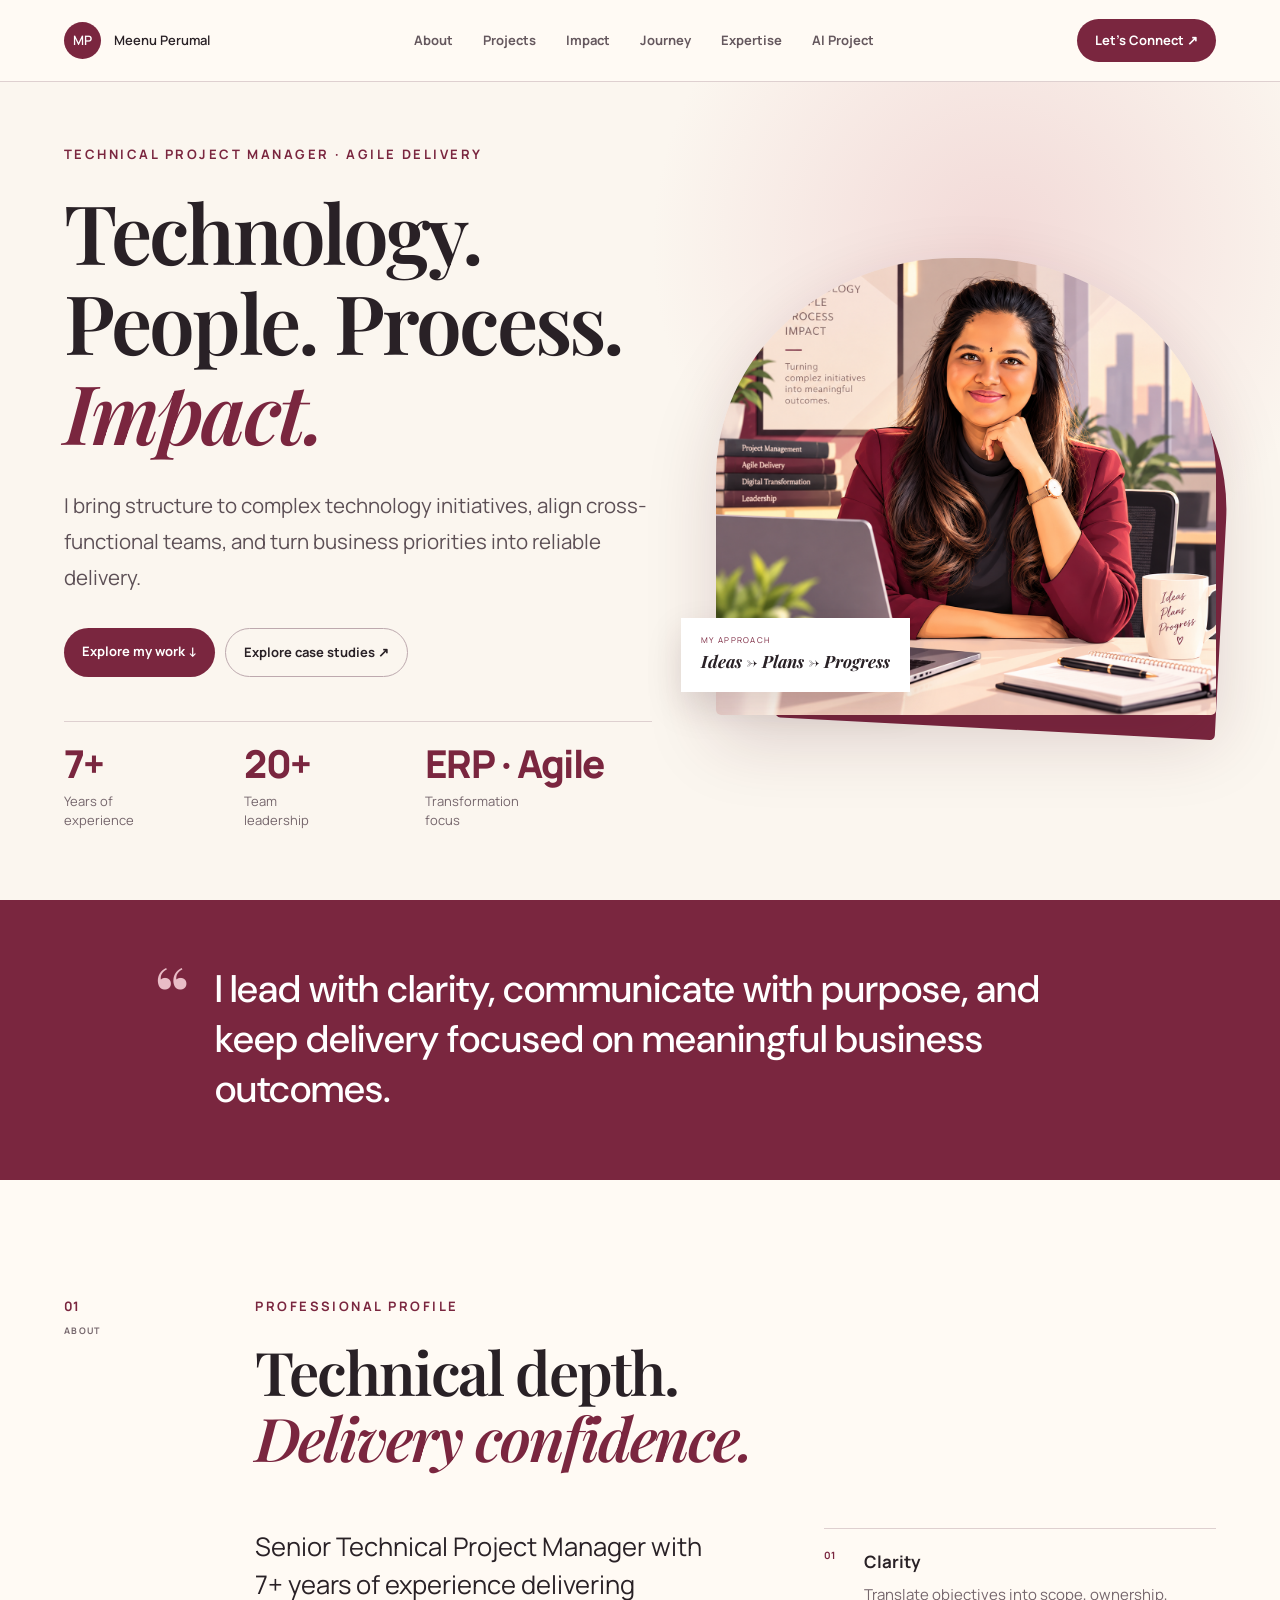
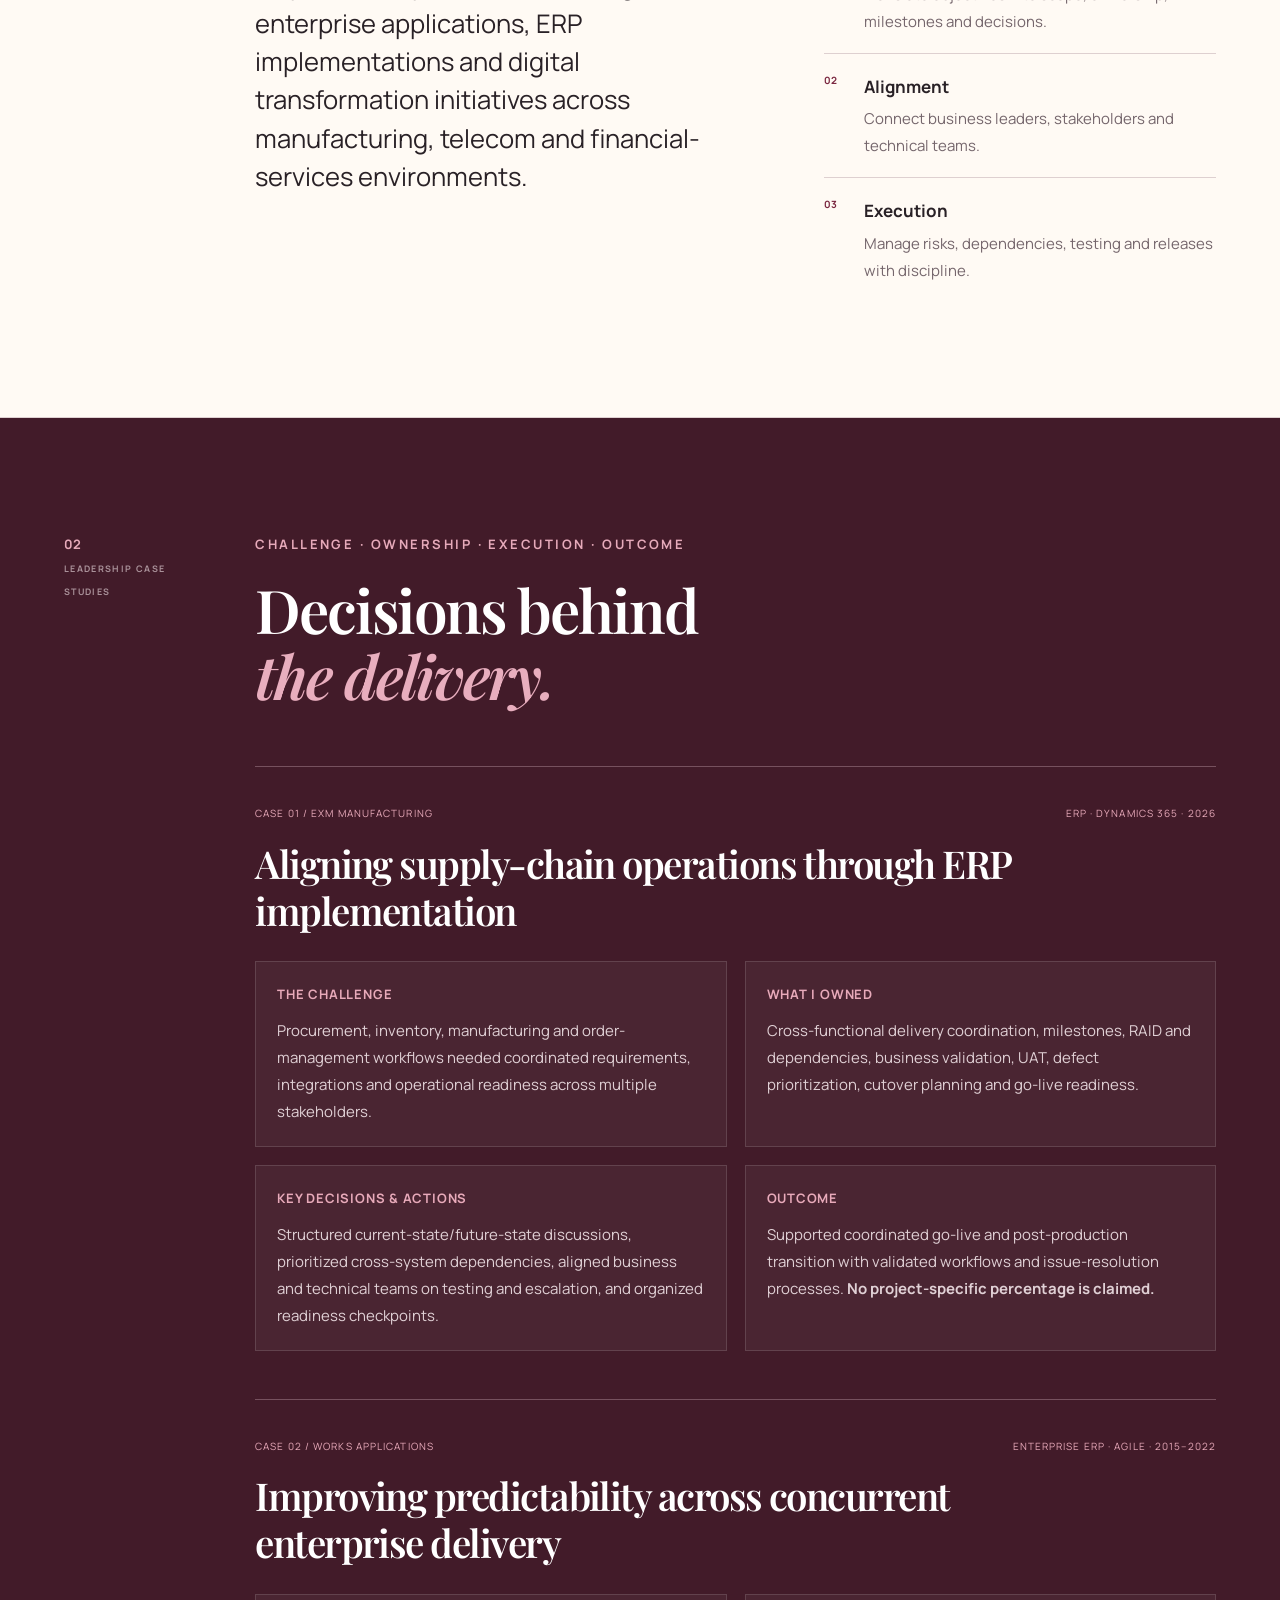
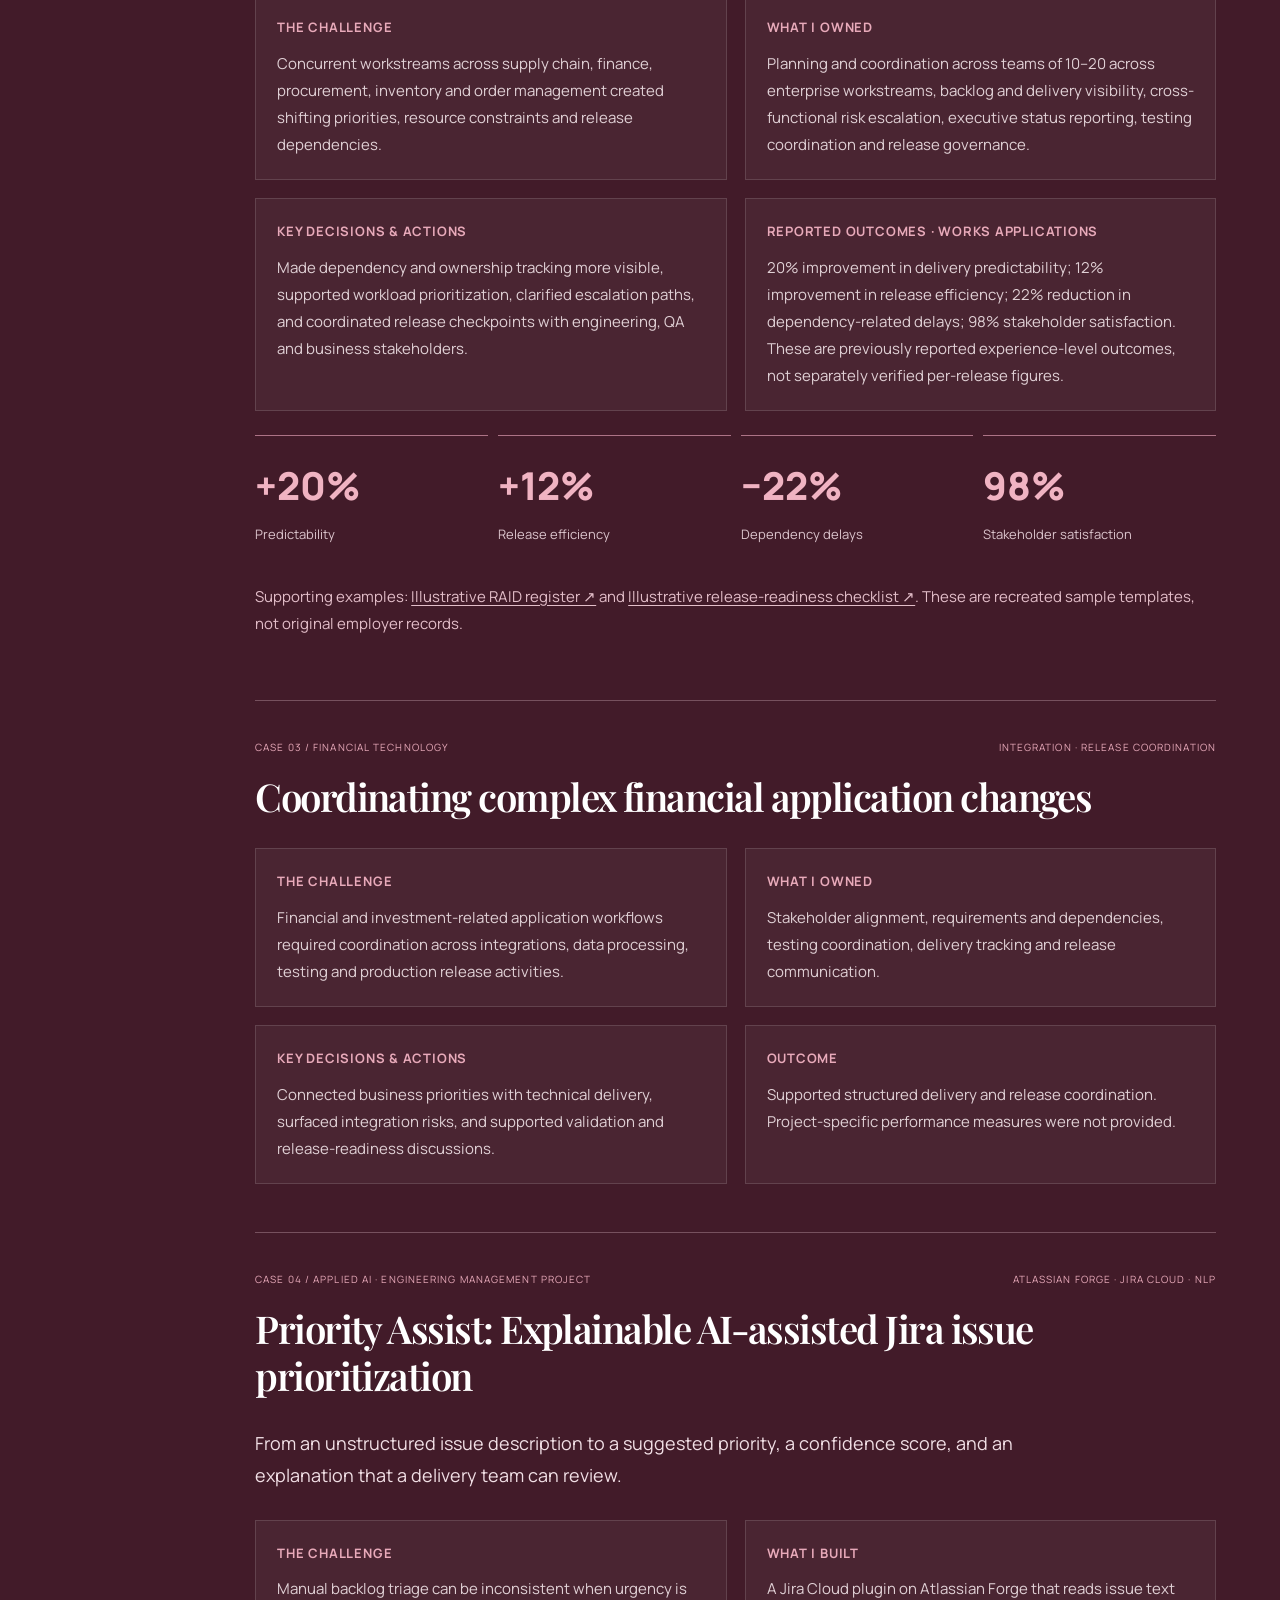
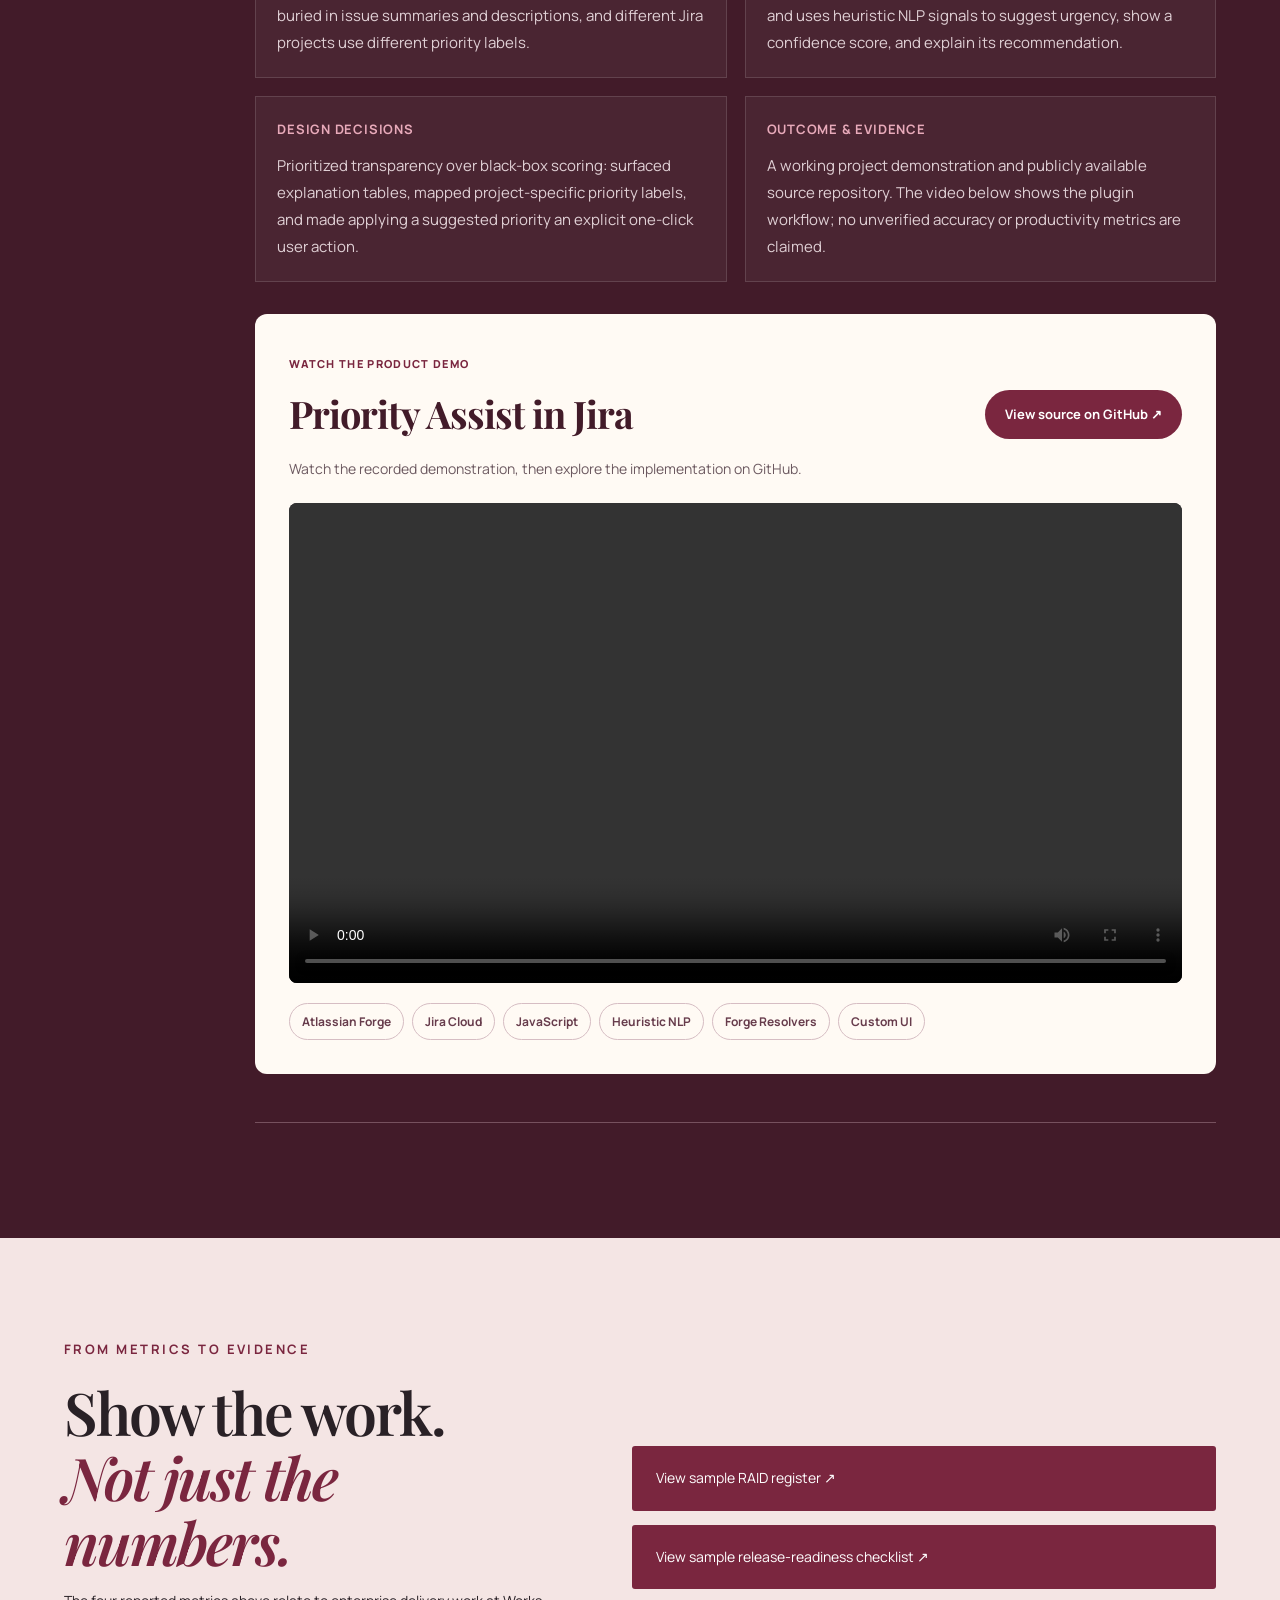
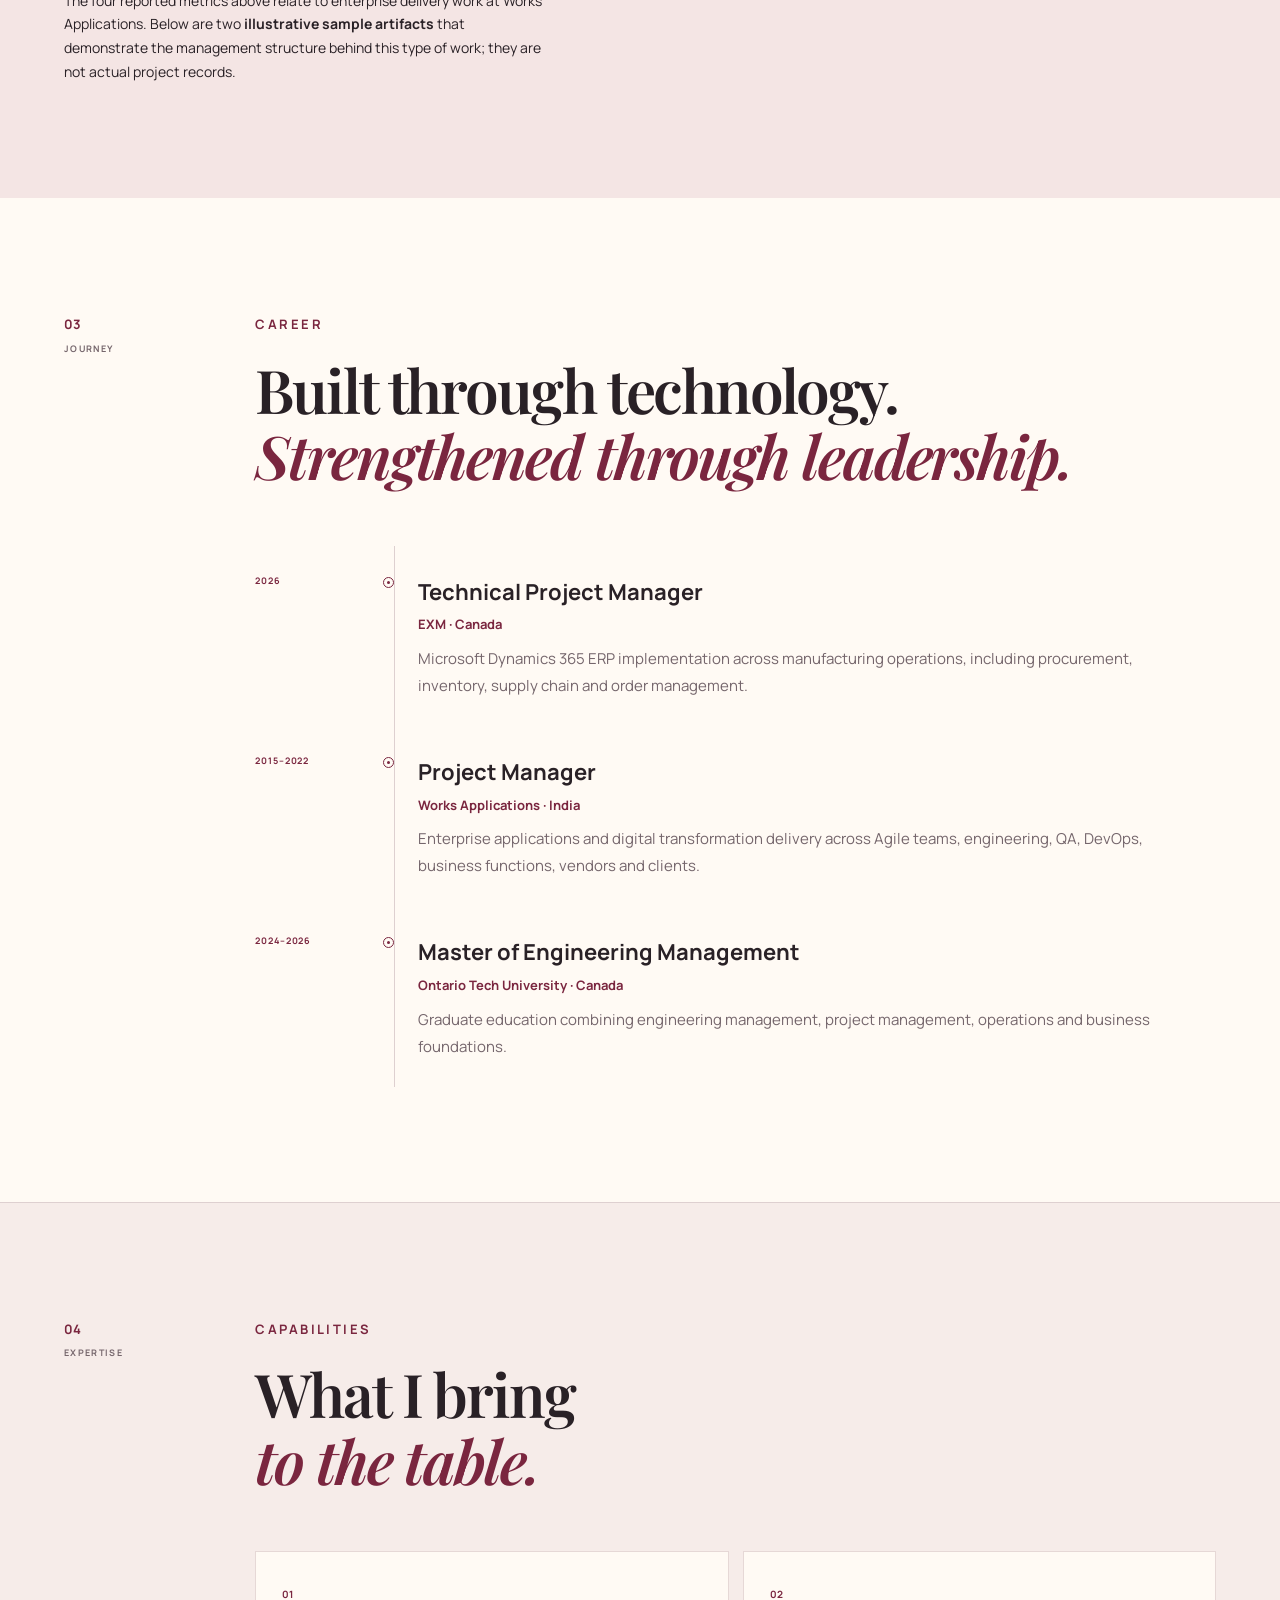
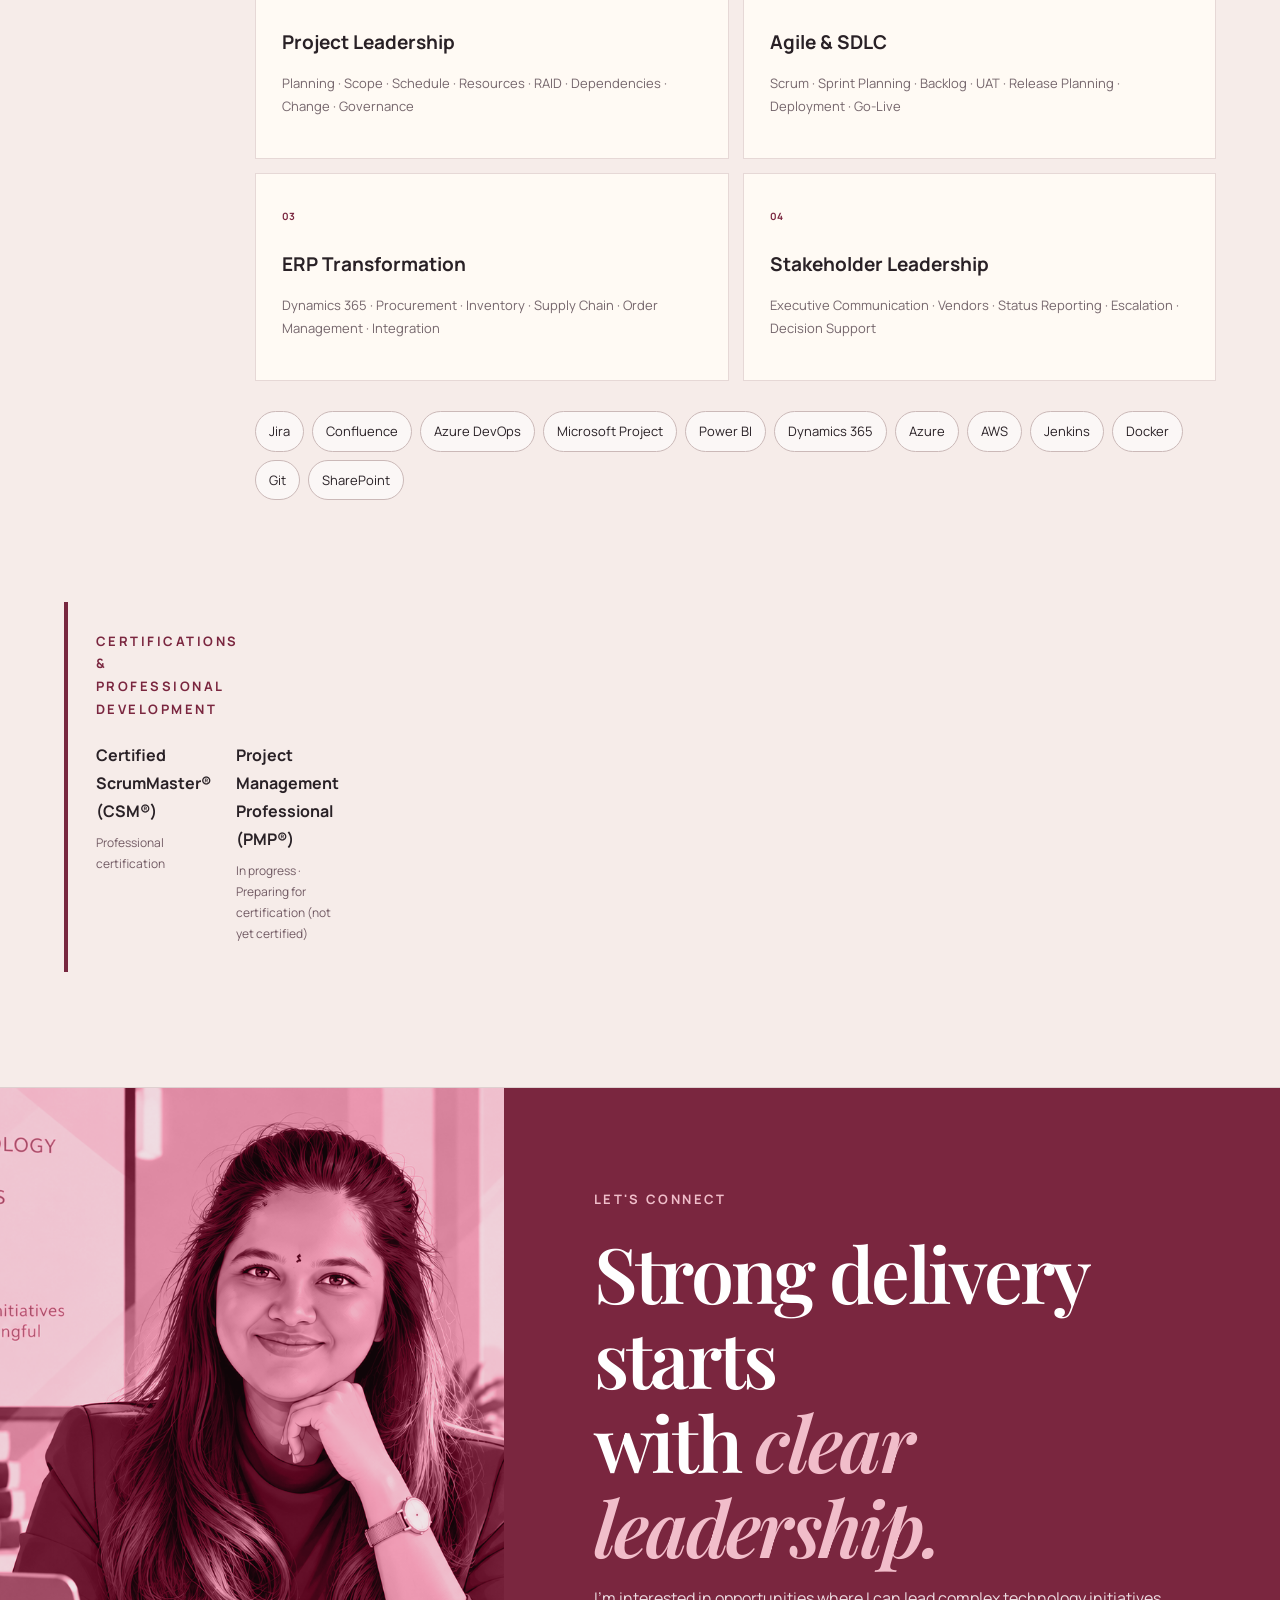
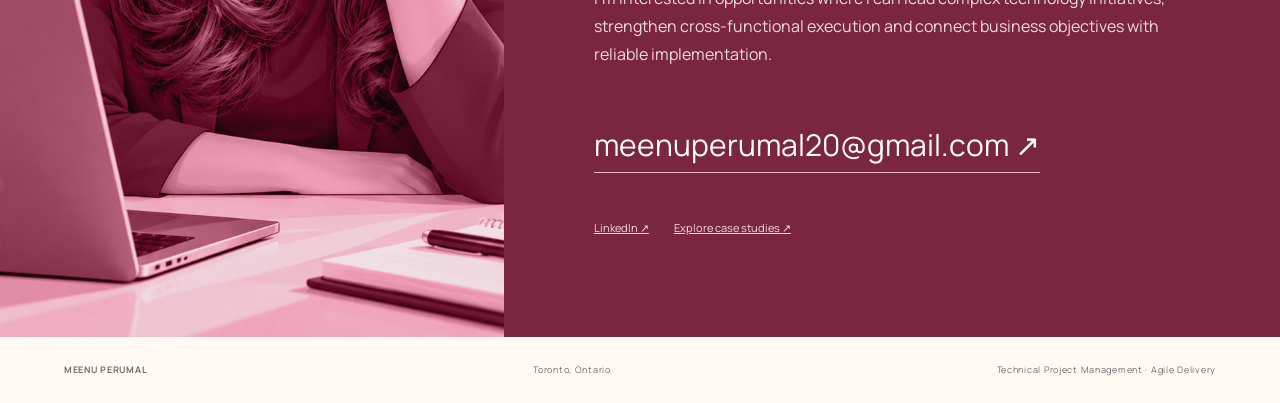
==== commit 6bbf2c93: "Add files via upload" ====
--- a/index.html
+++ b/index.html
@@ -39,7 +39,22 @@
 <article class="lead-case"><div class="case-head"><span>CASE 01 / EXM MANUFACTURING</span><span>ERP · DYNAMICS 365 · 2026</span></div><h3>Aligning supply-chain operations through ERP implementation</h3><div class="case-grid"><div><h4>THE CHALLENGE</h4><p>Procurement, inventory, manufacturing and order-management workflows needed coordinated requirements, integrations and operational readiness across multiple stakeholders.</p></div><div><h4>WHAT I OWNED</h4><p>Cross-functional delivery coordination, milestones, RAID and dependencies, business validation, UAT, defect prioritization, cutover planning and go-live readiness.</p></div><div><h4>KEY DECISIONS &amp; ACTIONS</h4><p>Structured current-state/future-state discussions, prioritized cross-system dependencies, aligned business and technical teams on testing and escalation, and organized readiness checkpoints.</p></div><div><h4>OUTCOME</h4><p>Supported coordinated go-live and post-production transition with validated workflows and issue-resolution processes. <strong>No project-specific percentage is claimed.</strong></p></div></div></article>
 <article class="lead-case"><div class="case-head"><span>CASE 02 / WORKS APPLICATIONS</span><span>ENTERPRISE ERP · AGILE · 2015–2022</span></div><h3>Improving predictability across concurrent enterprise delivery</h3><div class="case-grid"><div><h4>THE CHALLENGE</h4><p>Concurrent workstreams across supply chain, finance, procurement, inventory and order management created shifting priorities, resource constraints and release dependencies.</p></div><div><h4>WHAT I OWNED</h4><p>Planning and coordination across teams of 10–20 across enterprise workstreams, backlog and delivery visibility, cross-functional risk escalation, executive status reporting, testing coordination and release governance.</p></div><div><h4>KEY DECISIONS &amp; ACTIONS</h4><p>Made dependency and ownership tracking more visible, supported workload prioritization, clarified escalation paths, and coordinated release checkpoints with engineering, QA and business stakeholders.</p></div><div><h4>REPORTED OUTCOMES · WORKS APPLICATIONS</h4><p>20% improvement in delivery predictability; 12% improvement in release efficiency; 22% reduction in dependency-related delays; 98% stakeholder satisfaction. These are previously reported experience-level outcomes, not separately verified per-release figures.</p></div></div><div class="metric-strip"><div><strong>+20%</strong><small>Predictability</small></div><div><strong>+12%</strong><small>Release efficiency</small></div><div><strong>−22%</strong><small>Dependency delays</small></div><div><strong>98%</strong><small>Stakeholder satisfaction</small></div></div><p class="artifact-note">Supporting examples: <a href="sample-raid-register.html" target="_blank">Illustrative RAID register ↗</a> and <a href="sample-release-readiness.html" target="_blank">Illustrative release-readiness checklist ↗</a>. These are recreated sample templates, not original employer records.</p></article>
 <article class="lead-case"><div class="case-head"><span>CASE 03 / FINANCIAL TECHNOLOGY</span><span>INTEGRATION · RELEASE COORDINATION</span></div><h3>Coordinating complex financial application changes</h3><div class="case-grid"><div><h4>THE CHALLENGE</h4><p>Financial and investment-related application workflows required coordination across integrations, data processing, testing and production release activities.</p></div><div><h4>WHAT I OWNED</h4><p>Stakeholder alignment, requirements and dependencies, testing coordination, delivery tracking and release communication.</p></div><div><h4>KEY DECISIONS &amp; ACTIONS</h4><p>Connected business priorities with technical delivery, surfaced integration risks, and supported validation and release-readiness discussions.</p></div><div><h4>OUTCOME</h4><p>Supported structured delivery and release coordination. Project-specific performance measures were not provided.</p></div></div></article>
-<article class="lead-case nlp-case" id="nlp"><div class="case-head"><span>CASE 04 / ACADEMIC APPLIED AI PROJECT</span><span>NLP · JIRA FORGE · PRIORITY ASSIST</span></div><h3>Priority Assist: NLP-assisted Jira ticket prioritization</h3><div class="case-grid"><div><h4>THE CHALLENGE</h4><p>Teams need a consistent way to interpret issue descriptions and discuss relative urgency without relying solely on manual triage.</p></div><div><h4>MY PROJECT FOCUS</h4><p>Developed the concept of a Jira Forge plugin that uses NLP-oriented analysis to support issue prioritization as an engineering management project.</p></div><div><h4>DESIGN APPROACH</h4><p>Frame ticket text as a decision-support input, explore prioritization signals, and keep final judgment with the delivery team rather than automating business decisions.</p></div><div><h4>OUTCOME &amp; EVIDENCE</h4><p>Academic project prototype/concept demonstrating applied AI and delivery-process thinking. No measured model accuracy, deployment scale or productivity gain is claimed without supporting project evidence.</p></div></div><p class="artifact-note">Add actual Jira screenshots, architecture, evaluation results or a repository link here when available.</p></article>
+<article class="lead-case nlp-case" id="nlp">
+<div class="case-head"><span>CASE 04 / APPLIED AI · ENGINEERING MANAGEMENT PROJECT</span><span>ATLASSIAN FORGE · JIRA CLOUD · NLP</span></div>
+<h3>Priority Assist: Explainable AI-assisted Jira issue prioritization</h3>
+<p class="nlp-lede">From an unstructured issue description to a suggested priority, a confidence score, and an explanation that a delivery team can review.</p>
+<div class="case-grid">
+<div><h4>THE CHALLENGE</h4><p>Manual backlog triage can be inconsistent when urgency is buried in issue summaries and descriptions, and different Jira projects use different priority labels.</p></div>
+<div><h4>WHAT I BUILT</h4><p>A Jira Cloud plugin on Atlassian Forge that reads issue text and uses heuristic NLP signals to suggest urgency, show a confidence score, and explain its recommendation.</p></div>
+<div><h4>DESIGN DECISIONS</h4><p>Prioritized transparency over black-box scoring: surfaced explanation tables, mapped project-specific priority labels, and made applying a suggested priority an explicit one-click user action.</p></div>
+<div><h4>OUTCOME &amp; EVIDENCE</h4><p>A working project demonstration and publicly available source repository. The video below shows the plugin workflow; no unverified accuracy or productivity metrics are claimed.</p></div>
+</div>
+<div class="nlp-demo">
+<div class="nlp-demo-heading"><div><span class="demo-kicker">WATCH THE PRODUCT DEMO</span><h4>Priority Assist in Jira</h4><p>Watch the recorded demonstration, then explore the implementation on GitHub.</p></div><a class="repo-link" href="https://github.com/meenuperumal/priority-assist-jira-plugin" target="_blank" rel="noopener noreferrer">View source on GitHub ↗</a></div>
+<video controls playsinline preload="metadata" aria-label="Priority Assist Jira plugin demo video"><source src="priority-assist-demo.mp4" type="video/mp4"/>Your browser does not support embedded video. <a href="priority-assist-demo.mp4">Open the demo video</a>.</video>
+<div class="nlp-stack"><span>Atlassian Forge</span><span>Jira Cloud</span><span>JavaScript</span><span>Heuristic NLP</span><span>Forge Resolvers</span><span>Custom UI</span></div>
+</div>
+</article>
 </div></div></section>
 <section class="impact reveal" id="impact"><div><p class="eyebrow">FROM METRICS TO EVIDENCE</p><h2>Show the work.<br/><em>Not just the numbers.</em></h2><p class="evidence-intro">The four reported metrics above relate to enterprise delivery work at Works Applications. Below are two <strong>illustrative sample artifacts</strong> that demonstrate the management structure behind this type of work; they are not actual project records.</p></div><div class="artifact-links"><a href="sample-raid-register.html">View sample RAID register ↗</a><a href="sample-release-readiness.html">View sample release-readiness checklist ↗</a></div></section>
 <section class="section light" id="journey">
--- a/styles.css
+++ b/styles.css
@@ -28,3 +28,17 @@
 .tools span,.cap-grid p,.timeline h4{font-size:13px}
 @media(max-width:850px){.mini-stats{grid-template-columns:1fr 1fr}}
 @media(max-width:500px){.mini-stats{grid-template-columns:1fr 1fr}.mini-stats b{font-size:31px}.hero h1{font-size:clamp(48px,11vw,65px)}}
+
+/* Featured Priority Assist case study */
+.nlp-lede{font-size:18px!important;color:#f1dfe5!important;max-width:800px;line-height:1.7;margin:0 0 28px}
+.nlp-demo{margin-top:32px;padding:clamp(16px,3vw,34px);background:#fffaf4;color:#30232a;border-radius:12px}
+.nlp-demo-heading{display:flex;align-items:center;justify-content:space-between;gap:22px;margin-bottom:22px;flex-wrap:wrap}
+.nlp-demo-heading h4{font-family:"Playfair Display",Georgia,serif;font-size:clamp(26px,3vw,38px);margin:5px 0 8px;color:#421b29;letter-spacing:-.025em}
+.nlp-demo-heading p{margin:0;color:#6c5960;font-size:14px}
+.demo-kicker{font-size:11px;letter-spacing:.12em;font-weight:800;color:#7a263f}
+.repo-link{background:#7a263f;color:#fff!important;border-radius:40px;text-decoration:none;padding:13px 20px;font-size:13px;font-weight:700;white-space:nowrap}
+.repo-link:hover{background:#52182d}
+.nlp-demo video{display:block;width:100%;max-height:650px;background:#211c20;border-radius:8px;aspect-ratio:1920/1032}
+.nlp-stack{display:flex;flex-wrap:wrap;gap:8px;margin-top:20px}
+.nlp-stack span{border:1px solid #d6bdc3;border-radius:20px;padding:7px 12px;color:#673c4c;font-size:12px;font-weight:700}
+@media(max-width:600px){.nlp-demo-heading{align-items:stretch}.repo-link{display:inline-block;text-align:center}.nlp-demo video{max-height:420px}}
